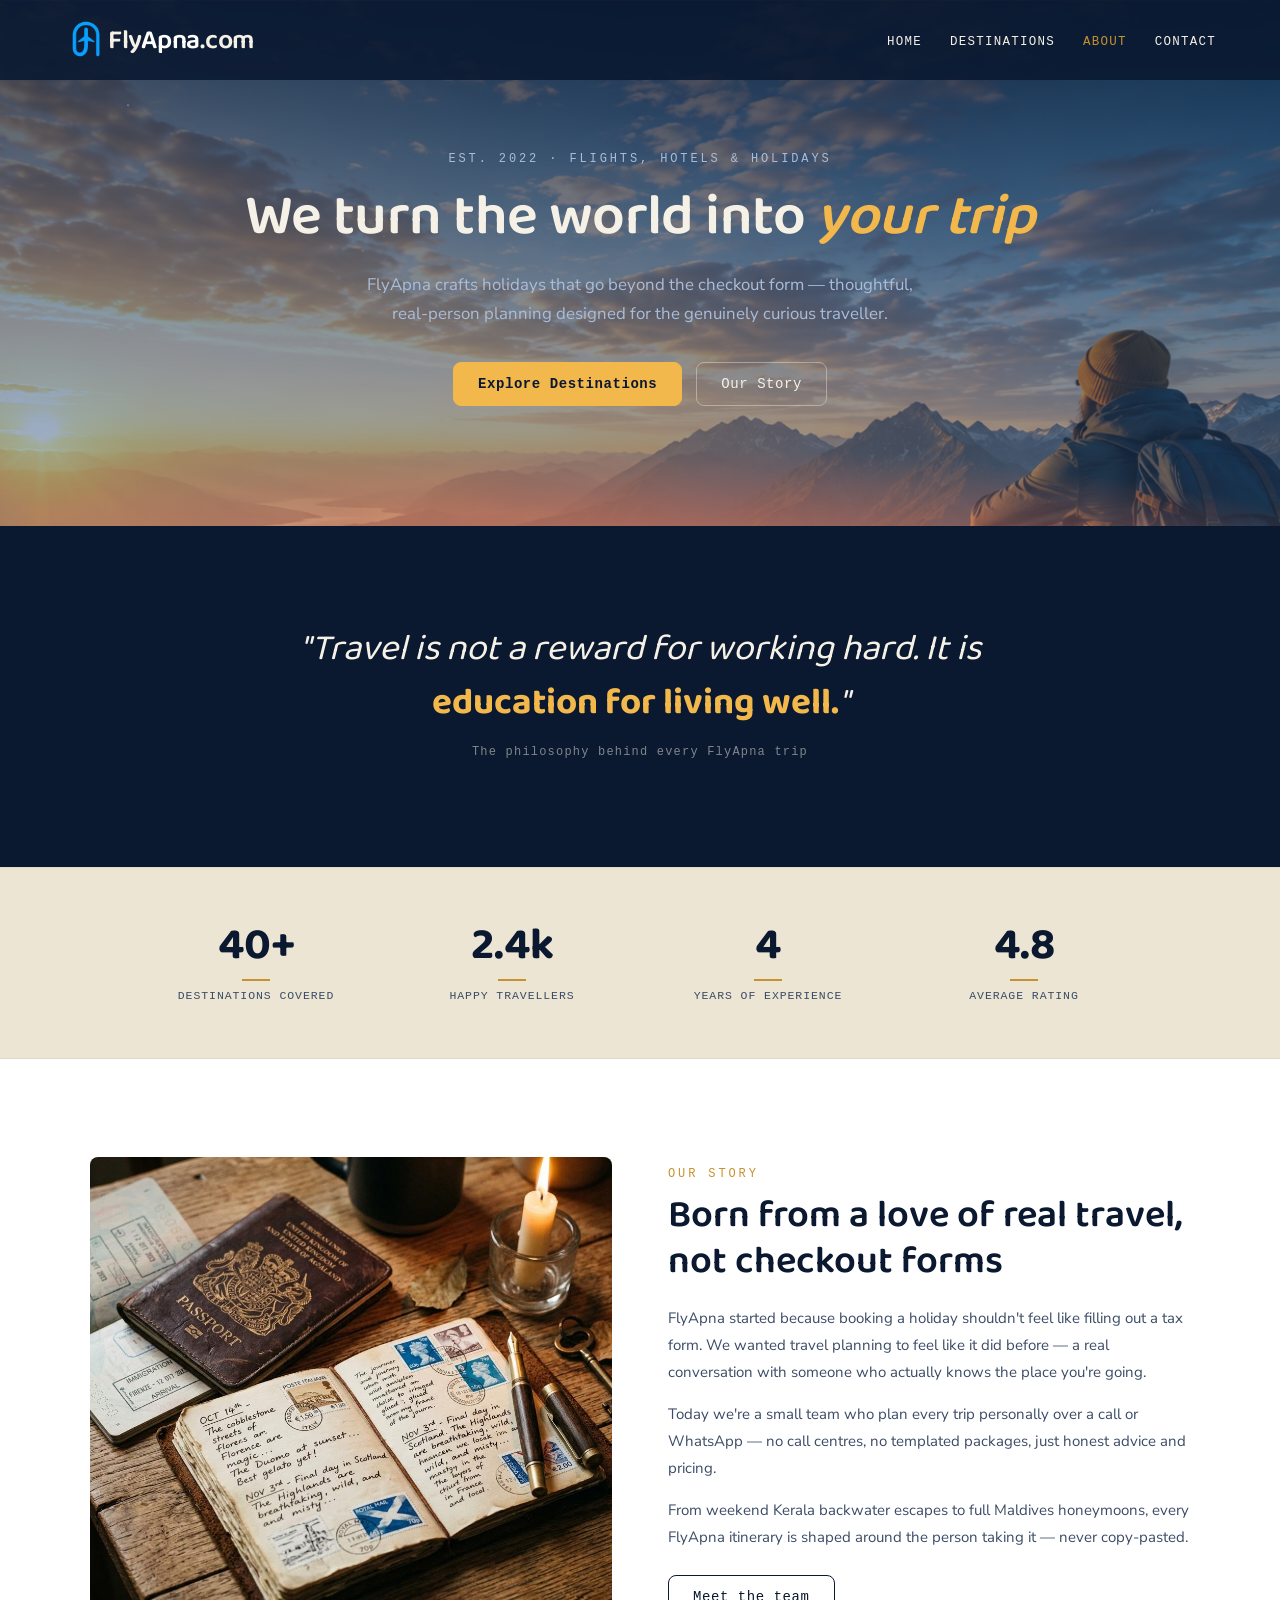
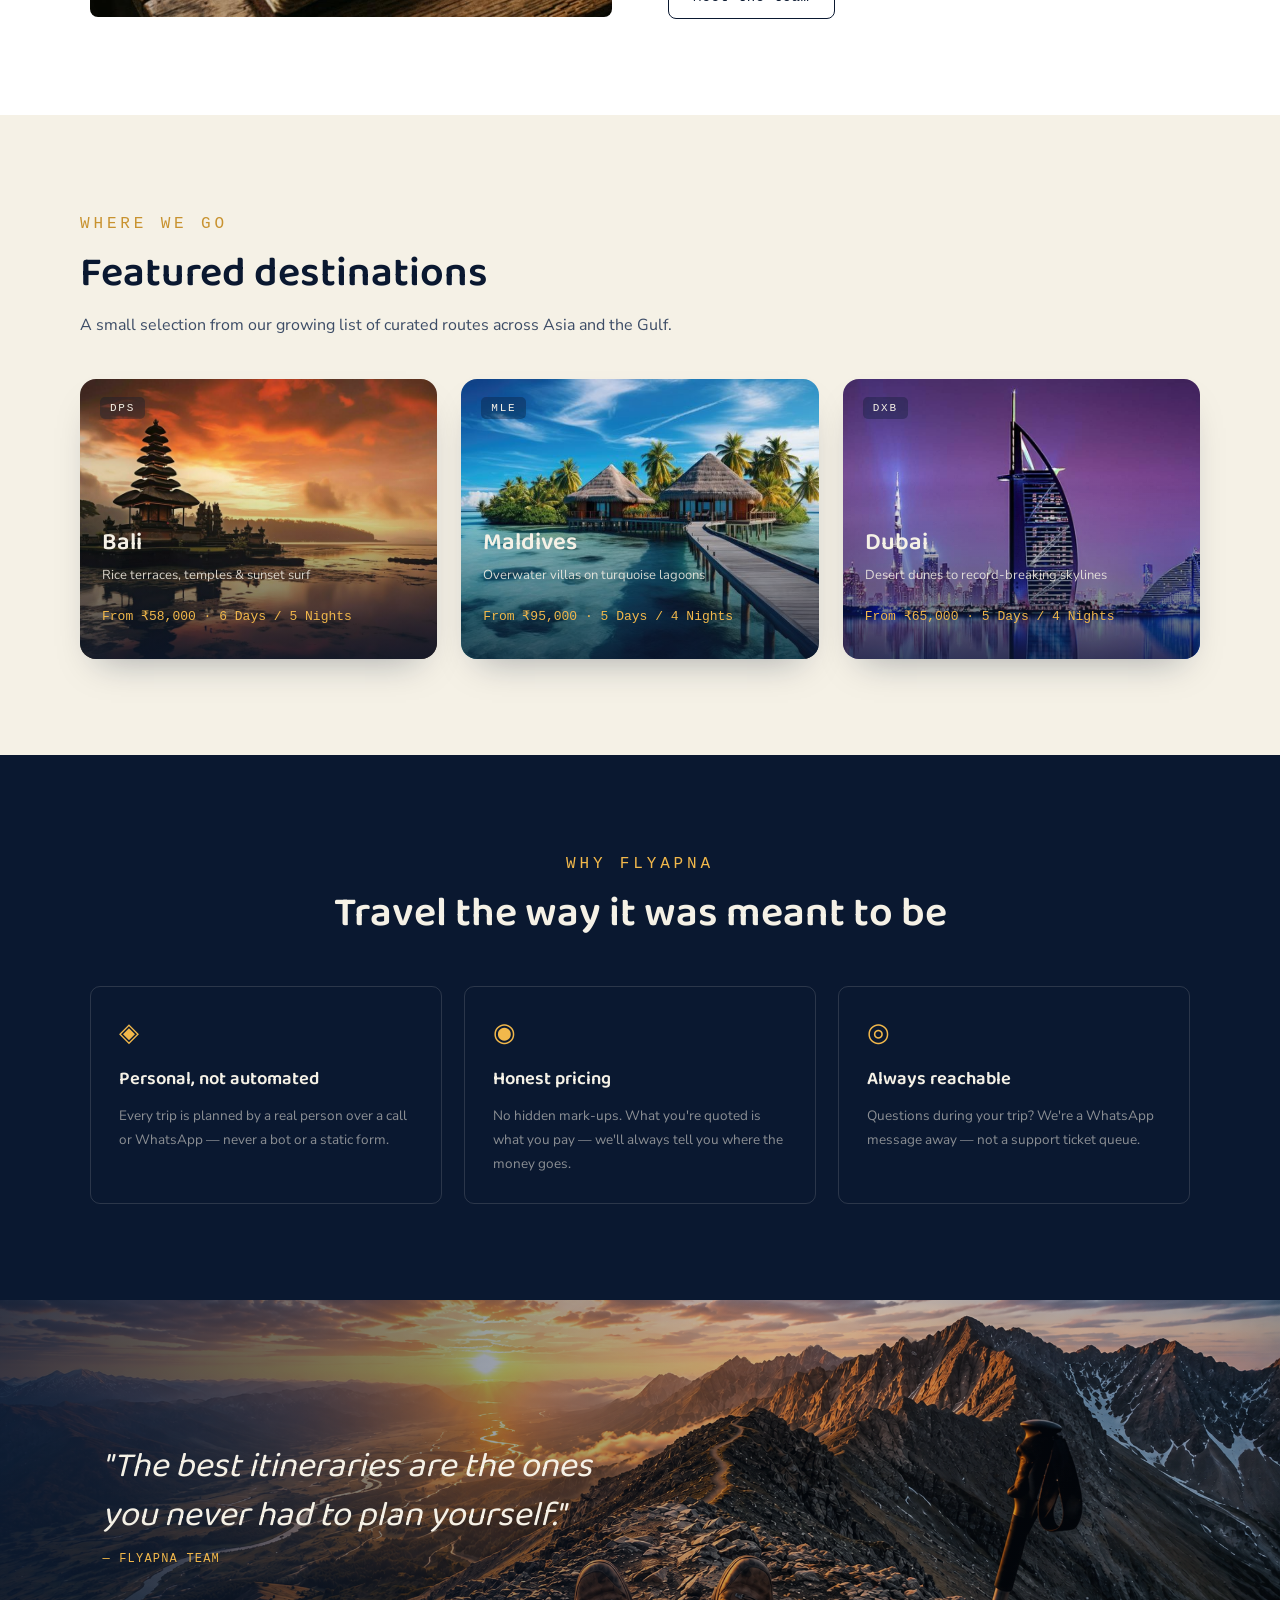
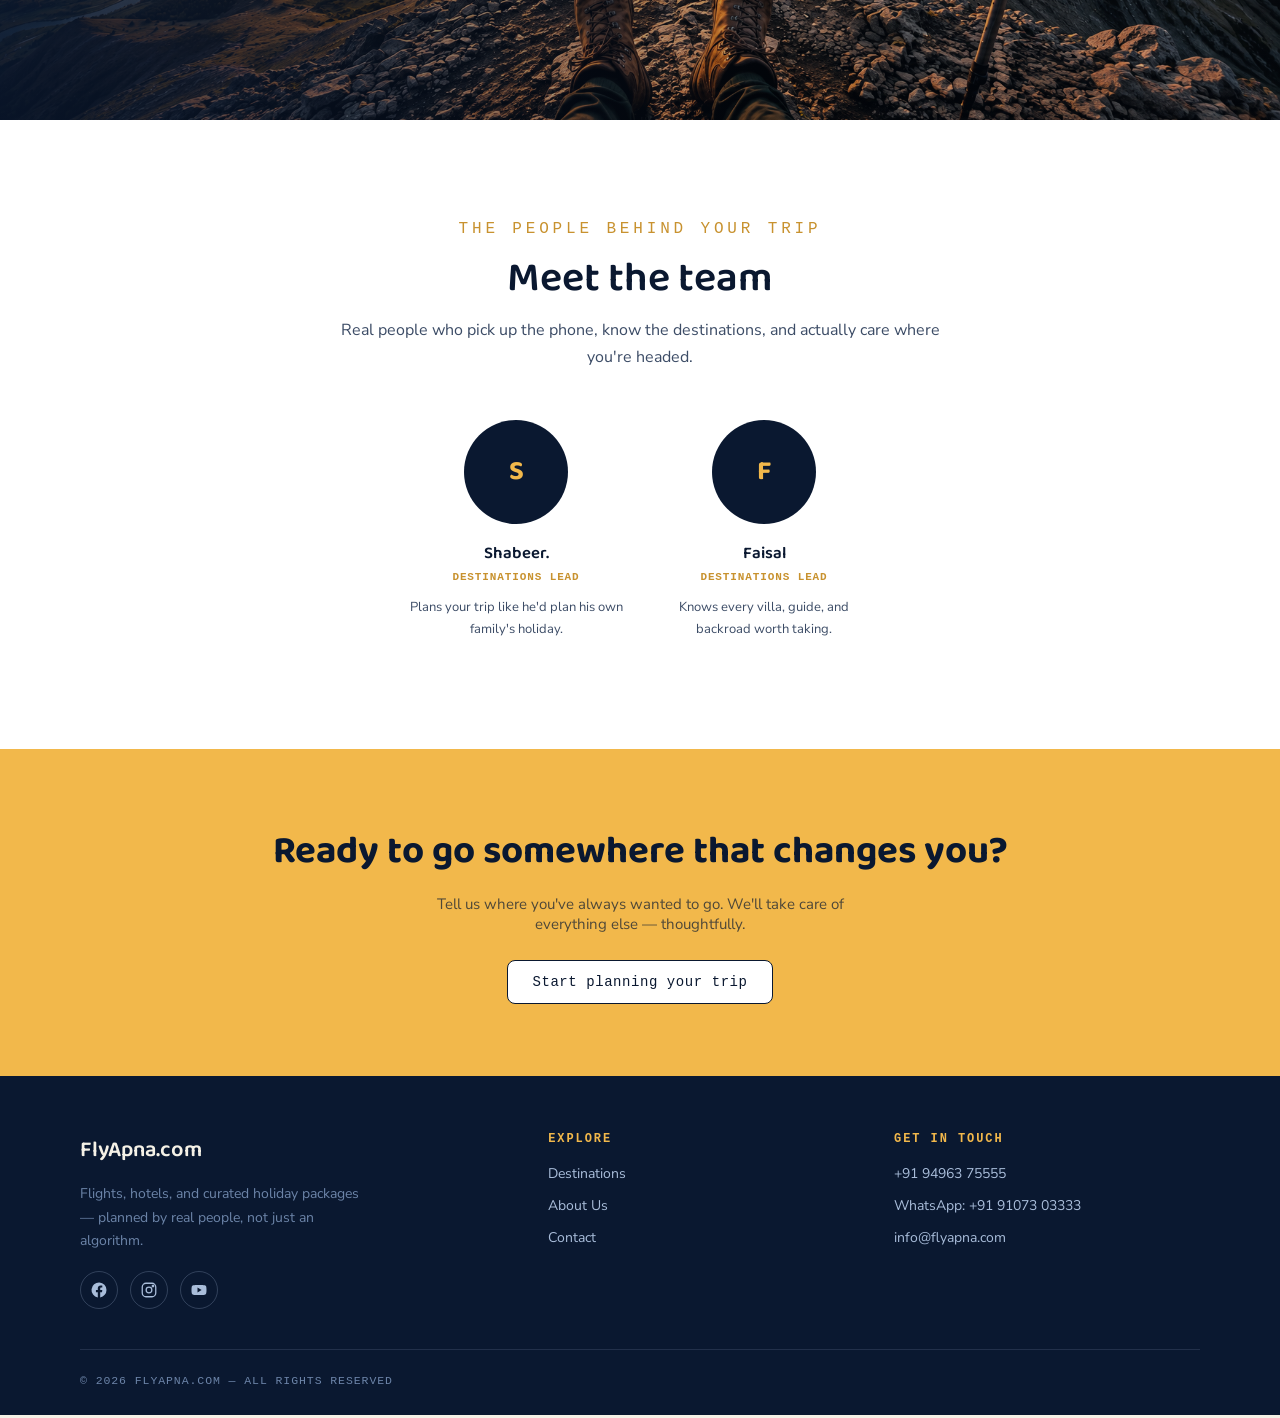
==== about.html @ 89e6b8e0 "font style changed" ====
<!DOCTYPE html>
<html lang="en">
<head>
<meta charset="UTF-8">
<meta name="viewport" content="width=device-width, initial-scale=1.0">
<title>About — FlyApna.com</title>
<link rel="preconnect" href="https://fonts.googleapis.com">
<link rel="preconnect" href="https://fonts.gstatic.com" crossorigin>
<link href="https://fonts.googleapis.com/css2?family=Baloo+2:wght@500;600;700;800&family=Nunito+Sans:wght@400;600;700&display=swap" rel="stylesheet">

<link rel="stylesheet" href="styles.css">
</head>
<body>

<nav class="navbar" style="position:fixed; background:rgba(10,24,48,0.88);">
   <a href="index.html" class="nav-brand">
    <img src="logo.png" alt="FlyApna logo" class="nav-logo-img">
    <span class="nav-logo">Fly<span class="accent">Apna</span>.com</span>
  </a>
  <ul class="nav-links">
    <li><a href="index.html">Home</a></li>
    <li><a href="destinations.html">Destinations</a></li>
    <li><a href="about.html" class="active">About</a></li>
    <li><a href="contact.html">Contact</a></li>
  </ul>
  <button class="nav-toggle" aria-label="Toggle menu" aria-expanded="false">
    <svg viewBox="0 0 24 24" fill="none" stroke="currentColor" stroke-width="1.8"><path d="M4 7h16M4 12h16M4 17h16"/></svg>
  </button>
</nav>

<!-- HERO -->
<section class="sky-hero sky-hero--parallax">
  <div class="stars" aria-hidden="true"></div>
  <div class="section" style="padding-top:clamp(96px,14vw,140px); padding-bottom:clamp(72px,10vw,120px); text-align:center;">
    <div class="section-inner" style="max-width:800px;">
      <p class="eyebrow" style="color:var(--mist); margin-bottom:20px;">Est. 2022 · Flights, Hotels & Holidays</p>
      <h1 class="hero-heading">We turn the world into <em style="font-style:italic; color:var(--gold);">your trip</em></h1>
      <p style="font-size:1.05rem; line-height:1.7; color:var(--mist); max-width:560px; margin:0 auto 34px;">FlyApna crafts holidays that go beyond the checkout form — thoughtful, real-person planning designed for the genuinely curious traveller.</p>
      <div class="cta-actions">
        <a href="destinations.html" class="btn btn-gold">Explore Destinations</a>
        <a href="#story" class="btn btn-outline">Our Story</a>
      </div>
    </div>
  </div>
</section>

<!-- INTRO QUOTE -->
<section class="intro-quote">
  <div class="intro-quote__inner">
    <p class="intro-quote__text">"Travel is not a reward for working hard. It is <strong>education for living well.</strong>"</p>
    <p class="intro-quote__caption">The philosophy behind every FlyApna trip</p>
  </div>
</section>

<!-- STATS STRIP -->
<section class="stats-strip">
  <div class="stats-strip__grid">
    <div><div class="stat__number">40+</div><div class="stat__divider"></div><div class="stat__label">Destinations covered</div></div>
    <div><div class="stat__number">2.4k</div><div class="stat__divider"></div><div class="stat__label">Happy travellers</div></div>
    <div><div class="stat__number">4</div><div class="stat__divider"></div><div class="stat__label">Years of experience</div></div>
    <div><div class="stat__number">4.8</div><div class="stat__divider"></div><div class="stat__label">Average rating</div></div>
  </div>
</section>

<!-- OUR STORY -->
<section class="story-split" id="story">
  <div class="story-split__inner">
    <div class="story-split__img-wrap">
      <img src="about-story.jpg" alt="FlyApna's story" class="story-split__img">
      <div class="story-split__img-accent"></div>
    </div>
    <div>
      <p class="eyebrow" style="color:var(--gold-deep);">Our Story</p>
      <h2 class="story-split__title">Born from a love of real travel, not checkout forms</h2>
      <p class="story-split__body">FlyApna started because booking a holiday shouldn't feel like filling out a tax form. We wanted travel planning to feel like it did before — a real conversation with someone who actually knows the place you're going.</p>
      <p class="story-split__body">Today we're a small team who plan every trip personally over a call or WhatsApp — no call centres, no templated packages, just honest advice and pricing.</p>
      <p class="story-split__body">From weekend Kerala backwater escapes to full Maldives honeymoons, every FlyApna itinerary is shaped around the person taking it — never copy-pasted.</p>
      <div style="margin-top:24px;">
        <a href="contact.html" class="btn btn-outline-dark">Meet the team</a>
      </div>
    </div>
  </div>
</section>

<!-- FEATURED DESTINATIONS (reuses your existing dest-card styles) -->
<section class="section" style="background:var(--paper);">
  <div class="section-inner">
    <div class="section-head">
      <p class="eyebrow" style="color:var(--gold-deep);">Where We Go</p>
      <h2>Featured destinations</h2>
      <p>A small selection from our growing list of curated routes across Asia and the Gulf.</p>
    </div>
    <div class="dest-grid">
      <a class="dest-card" href="bali.html" style="background:url('bali-card.jpg') center/cover no-repeat;">
        <span class="code">DPS</span>
        <h3>Bali</h3>
        <p class="tagline">Rice terraces, temples & sunset surf</p>
        <p class="price">From ₹58,000 · 6 Days / 5 Nights</p>
      </a>
      <a class="dest-card grad-maldives" href="maldives.html" style="background:url('maldives-card.jpeg') center/cover no-repeat;">
        <span class="code">MLE</span>
        <h3>Maldives</h3>
        <p class="tagline">Overwater villas on turquoise lagoons</p>
        <p class="price">From ₹95,000 · 5 Days / 4 Nights</p>
      </a>
      <a class="dest-card grad-dubai" href="dubai.html" style="background:url('dubai-card.jpg') center/cover no-repeat;">
        <span class="code">DXB</span>
        <h3>Dubai</h3>
        <p class="tagline">Desert dunes to record-breaking skylines</p>
        <p class="price">From ₹65,000 · 5 Days / 4 Nights</p>
      </a>
    </div>
  </div>
</section>

<!-- VALUES -->
<section class="values-band">
  <div class="values-band__inner">
    <div class="section-head center">
      <p class="eyebrow" style="color:var(--gold);">Why FlyApna</p>
      <h2 style="color:var(--paper);">Travel the way it was meant to be</h2>
    </div>
    <div class="value-grid">
      <div class="value-card2">
        <div class="value-card2__icon">◈</div>
        <h3 class="value-card2__title">Personal, not automated</h3>
        <p class="value-card2__text">Every trip is planned by a real person over a call or WhatsApp — never a bot or a static form.</p>
      </div>
      <div class="value-card2">
        <div class="value-card2__icon">◉</div>
        <h3 class="value-card2__title">Honest pricing</h3>
        <p class="value-card2__text">No hidden mark-ups. What you're quoted is what you pay — we'll always tell you where the money goes.</p>
      </div>
      <div class="value-card2">
        <div class="value-card2__icon">◎</div>
        <h3 class="value-card2__title">Always reachable</h3>
        <p class="value-card2__text">Questions during your trip? We're a WhatsApp message away — not a support ticket queue.</p>
      </div>
    </div>
  </div>
</section>

<!-- IMAGE BAND WITH QUOTE -->
<div class="image-band">
  <img src="about-band.png" alt="Travellers on a scenic trail" class="image-band__img">
  <div class="image-band__overlay">
    <div class="image-band__text">
      <p class="image-band__quote">"The best itineraries are the ones you never had to plan yourself."</p>
      <p class="image-band__attr">— FlyApna Team</p>
    </div>
  </div>
</div>

<!-- TEAM -->
<section class="team-section">
  <div class="section-head center">
    <p class="eyebrow" style="color:var(--gold-deep);">The People Behind Your Trip</p>
    <h2>Meet the team</h2>
    <p>Real people who pick up the phone, know the destinations, and actually care where you're headed.</p>
  </div>
  <div class="team-grid">
    <div>
      <div class="team-card2__initial">S</div>
      <h3 class="team-card2__name">Shabeer.</h3>
      <p class="team-card2__role">Destinations Lead</p>
      <p class="team-card2__bio">Plans your trip like he'd plan his own family's holiday.</p>
    </div>
    <div>
      <div class="team-card2__initial">F</div>
      <h3 class="team-card2__name">Faisal</h3>
      <p class="team-card2__role">Destinations Lead</p>
      <p class="team-card2__bio">Knows every villa, guide, and backroad worth taking.</p>
    </div>
  </div>
</section>

<!-- CTA -->
<section class="cta-gold">
  <h2 class="cta-gold__title">Ready to go somewhere that changes you?</h2>
  <p class="cta-gold__sub">Tell us where you've always wanted to go. We'll take care of everything else — thoughtfully.</p>
  <a href="https://wa.me/919107303333?text=Hi!%20I'd%20like%20to%20plan%20a%20trip%20with%20FlyApna." class="btn btn-outline-dark" style="background:#fff;">Start planning your trip</a>
</section>

<footer class="site-footer">
  <div class="footer-grid">
    <div>
      <p class="footer-brand">FlyApna.com</p>
      <p class="footer-tagline">Flights, hotels, and curated holiday packages — planned by real people, not just an algorithm.</p>
      <div class="footer-social">
        <a href="https://facebook.com/flyapna" target="_blank" rel="noopener" aria-label="Facebook">
          <svg viewBox="0 0 24 24" fill="currentColor"><path d="M22 12a10 10 0 1 0-11.6 9.9v-7H7.9V12h2.5V9.8c0-2.5 1.5-3.9 3.8-3.9 1.1 0 2.2.2 2.2.2v2.4h-1.2c-1.2 0-1.6.8-1.6 1.6V12h2.8l-.4 2.9h-2.4v7A10 10 0 0 0 22 12z"/></svg>
        </a>
        <a href="https://instagram.com/flyapna" target="_blank" rel="noopener" aria-label="Instagram">
          <svg viewBox="0 0 24 24" fill="none" stroke="currentColor" stroke-width="1.7"><rect x="3" y="3" width="18" height="18" rx="5"/><circle cx="12" cy="12" r="3.8"/><circle cx="17.3" cy="6.7" r="1"/></svg>
        </a>
        <a href="https://youtube.com/@flyapna" target="_blank" rel="noopener" aria-label="YouTube">
          <svg viewBox="0 0 24 24" fill="currentColor"><path d="M22 12c0-2.5-.2-4-.6-4.9-.3-.6-.8-1.1-1.4-1.4C18.9 5.2 12 5.2 12 5.2s-6.9 0-8 .5c-.6.3-1.1.8-1.4 1.4C2.2 8 2 9.5 2 12s.2 4 .6 4.9c.3.6.8 1.1 1.4 1.4 1.1.5 8 .5 8 .5s6.9 0 8-.5c.6-.3 1.1-.8 1.4-1.4.4-.9.6-2.4.6-4.9zM10 15.2V8.8l5.5 3.2-5.5 3.2z"/></svg>
        </a>
      </div>
    </div>
    <div class="footer-col">
      <h4>Explore</h4>
      <ul>
        <li><a href="destinations.html">Destinations</a></li>
        <li><a href="about.html">About Us</a></li>
        <li><a href="contact.html">Contact</a></li>
      </ul>
    </div>
    <div class="footer-col">
      <h4>Get in touch</h4>
      <ul>
        <li><a href="tel:+919496375555">+91 94963 75555</a></li>
        <li><a href="https://wa.me/919107303333?text=Hi!%20I'd%20like%20to%20know%20more%20about%20FlyApna%20holiday%20packages.">WhatsApp: +91 91073 03333</a></li>
        <li><a href="mailto:info@flyapna.com">info@flyapna.com</a></li>
      </ul>
    </div>
  </div>
  <div class="footer-bottom">© 2026 FlyApna.com — All rights reserved</div>
</footer>
<script src="main.js"></script>
</body>
</html>
---- styles.css ----
/* ===== FlyApna design system — departures-board identity ===== */

:root{
  --sky-deep:#0a1830;
  --sky-mid:#1c3d68;
  --sky-low:#3a5f8f;
  --horizon:#ff7a55;
  --horizon-soft:#ffb98a;
  --gold:#f2b84b;
  --gold-deep:#c8922f;
  --paper:#f5f1e6;
  --paper-dim:#ece5d3;
  --ink:#0a1830;
  --ink-soft:#3c4c66;
  --mist:#a9bdda;
  --mist-dim:#6c84a8;
  --line:#e2dac4;
}

*{box-sizing:border-box;}
html{scroll-behavior:smooth;}
body{
  margin:0;
  background:var(--paper);
  color:var(--ink);
  font-family:'Nunito Sans', -apple-system, sans-serif;
  overflow-x:hidden;
}
img{max-width:100%; display:block;}
a{color:inherit;}
:focus-visible{outline:2px solid var(--gold); outline-offset:2px;}

.eyebrow{
  font-family:'IBM Plex Mono', monospace;
  font-size:12px;
  letter-spacing:0.24em;
  text-transform:uppercase;
}

/* ---------- Navbar ---------- */
.navbar{
  position:absolute; 
  top:0; left: 0; right: 0;
   z-index:50;
  display:flex; align-items:center; justify-content:space-between;
  padding:18px clamp(20px,5vw,64px);
  background:transparent;
  border-bottom:none;
}
.nav-brand{
  display:flex;
  align-items:center;
  gap:0px;
  text-decoration:none;
}

.nav-logo-img{
  height:44px;      /* ← control the logo's size here */
  width:auto;
  display:block;
}

.nav-logo{
  font-family:'Baloo 2', sans-serif;
  font-weight:600;
  font-size:27px;    /* ← control the text's size here, independently */
  color:var(--paper);
  letter-spacing:-0.01em;
}

.nav-logo .accent{
  color: white

;  /* just the "Apna" part */
}
.nav-logo span{ color:var(--gold-deep); }
.nav-links{
  display:flex; align-items:center; gap:28px;
  list-style:none; margin:0; padding:0;
}
.nav-links a{
  font-family:'IBM Plex Mono', monospace;
  font-size:12.5px;
  letter-spacing:0.1em;
  text-transform:uppercase;
  text-decoration:none;
  color:var(--paper);
  transition:color 0.2s ease;
}
.nav-links a:hover, .nav-links a.active{ color:var(--gold-deep); }
.nav-cta{
  font-family:'IBM Plex Mono', monospace;
  font-size:12.5px;
  letter-spacing:0.06em;
  text-decoration:none;
  color:var(--ink);
  background:transparent;
  border:1.5px solid var(--gold-deep);
  padding:9px 16px;
  border-radius:7px;
  white-space:nowrap;
  transition:background 0.2s ease, color 0.2s ease;
}
.nav-cta:hover{ background:var(--gold-deep); color:var(--paper); }
.nav-toggle{ display:none; }

@media (max-width:820px){
  .nav-links{
    position:fixed; inset:64px 0 0 0;
    background:var(--paper);
    flex-direction:column; align-items:stretch;
    padding:32px 28px;
    gap:4px;
    transform:translateX(100%);
    transition:transform 0.3s cubic-bezier(.16,.84,.44,1);
    overflow-y:auto;
  }
  .nav-links.open{ transform:translateX(0); }

  .nav-links a{
    color:var(--ink);
    font-size:15px;
    letter-spacing:0.08em;
    padding:16px 4px;
    border-bottom:1px solid var(--line);
    display:flex;
    align-items:center;
    justify-content:space-between;
    transition:color 0.2s ease, padding-left 0.2s ease;
  }
  .nav-links a::after{
    content:"→";
    opacity:0;
    transform:translateX(-6px);
    transition:opacity 0.2s ease, transform 0.2s ease;
    color:var(--gold-deep);
  }
  .nav-links a:hover,
  .nav-links a.active{
    color:var(--gold-deep);
    padding-left:8px;
  }
  .nav-links a:hover::after,
  .nav-links a.active::after{
    opacity:1;
    transform:translateX(0);
  }
  .nav-links a:last-child{ border-bottom:none; }

  .nav-toggle{
    display:block; background:none; border:none; cursor:pointer;
    padding:6px; color:var(--paper);
  }
  
  .nav-toggle svg{ width:24px; height:24px; }
}
/* ---------- Dusk-sky hero (shared by homepage + destination pages) ---------- */
.sky-hero{
  position:relative;
  background:
    radial-gradient(ellipse 120% 60% at 50% 118%, var(--horizon) 0%, rgba(255,122,85,0) 55%),
    linear-gradient(180deg, var(--sky-deep) 0%, var(--sky-mid) 55%, var(--sky-low) 100%);
  color:var(--paper);
  overflow:hidden;
}
.sky-hero .stars{
  position:absolute; inset:0; pointer-events:none; opacity:0.8;
  background-image:
    radial-gradient(1.5px 1.5px at 10% 20%, rgba(255,255,255,0.5), transparent),
    radial-gradient(1.5px 1.5px at 80% 10%, rgba(255,255,255,0.4), transparent),
    radial-gradient(1px 1px at 60% 30%, rgba(255,255,255,0.5), transparent),
    radial-gradient(1px 1px at 30% 45%, rgba(255,255,255,0.35), transparent),
    radial-gradient(1.5px 1.5px at 90% 40%, rgba(255,255,255,0.3), transparent);
}

/* Taller hero on desktop only — mobile keeps its original content-based height */
@media (min-width:821px){
  .sky-hero--home{
    min-height:82vh;
  }
}

@media (min-width:601px){
  .sky-hero--home{
    display:flex;
    flex-direction:column;
  }
  .sky-hero--home .section{
    margin-top:auto;
  }
}

/* ---------- Buttons ---------- */
.btn{
  display:inline-flex; align-items:center; gap:8px;
  font-family:'IBM Plex Mono', monospace;
  font-size:14px; letter-spacing:0.04em;
  text-decoration:none;
  padding:13px 24px;
  border-radius:8px;
  transition:transform 0.2s ease, background 0.2s ease, border-color 0.2s ease;
}
.btn-gold{
  background:var(--gold);
  color:var(--sky-deep);
  border:1px solid var(--gold);
  font-weight:600;
}
.btn-gold:hover{ transform:translateY(-1px); background:var(--gold-deep); }
.btn-outline{
  background:transparent;
  color:var(--paper);
  border:1.5px solid rgba(245,241,230,0.4);
}
.btn-outline:hover{ border-color:var(--gold); color:var(--gold); }
.btn-outline-dark{
  background:transparent;
  color:var(--ink);
  border:1.5px solid var(--ink);
}
.btn-outline-dark:hover{ background:var(--ink); color:var(--paper); }

/* ---------- Section rhythm ---------- */
.section{ padding:clamp(75px,8vw,96px) clamp(20px,5vw,64px); }
.section-inner{ max-width:1120px; margin:0 auto; }
.section-head{ max-width:640px; margin:0 0 40px; }
.section-head.center{ margin:0 auto 48px; text-align:center; }
.section-head .eyebrow{ color:var(--gold-deep); margin:0 0 12px; }
.section-head h2{
  font-family:'Baloo 2', sans-serif;
  font-weight:600;
  font-size:clamp(1.8rem,4vw,2.6rem);
  line-height:1.15;
  margin:0 0 14px;
  color:var(--ink);
}
.section-head p{
  font-size:1rem; line-height:1.7; color:var(--ink-soft);
  margin:0;
}

.curve-top{
  
  border-radius:48px 48px 0 0;
  position:relative;
  margin-top:-104px;
  padding-top:calc(32px + 40px);
}
.curve-top::before{
  content:"";
  position:absolute;
  top:10px; left:10px; right:10px;
  bottom:0;
  border-radius:38px 38px 0 0;
  border:2px dashed rgba(242,184,75,0.45);
  border-bottom:none;
  pointer-events:none;
}

.curve-plane-path{
  position:absolute;
  top:0; left:0;
  width:100%;
  height:130px;
  pointer-events:none;
  z-index:2;
  overflow:visible;
}

/* ---------- Footer ---------- */
footer.site-footer{
  background:var(--sky-deep);
  color:var(--mist);
  padding:56px clamp(20px,5vw,64px) 28px;
}
.footer-grid{
  max-width:1120px; margin:0 auto;
  display:grid; grid-template-columns:1.4fr 1fr 1fr; gap:40px;
}
.footer-brand{
  font-family:'Baloo 2', sans-serif; font-weight:600; font-size:22px;
  color:var(--paper); margin:0 0 12px;
}
.footer-tagline{ font-size:14px; line-height:1.7; color:var(--mist-dim); max-width:280px; }
.footer-col h4{
  font-family:'IBM Plex Mono', monospace; font-size:12px; letter-spacing:0.16em;
  text-transform:uppercase; color:var(--gold); margin:0 0 16px;
}
.footer-col ul{ list-style:none; margin:0; padding:0; display:flex; flex-direction:column; gap:10px; }
.footer-col a{ text-decoration:none; color:var(--mist); font-size:14px; }
.footer-col a:hover{ color:var(--paper); }
.footer-bottom{
  max-width:1120px; margin:40px auto 0; padding-top:24px;
  border-top:1px solid rgba(169,189,218,0.15);
  font-family:'IBM Plex Mono', monospace; font-size:11.5px; letter-spacing:0.08em;
  color:var(--mist-dim); text-transform:uppercase;
}
@media (max-width:720px){
  .footer-grid{ grid-template-columns:1fr; gap:32px; }
}

/* ---------- Cards: destination grid ---------- */
.dest-grid{
  display:grid; grid-template-columns:repeat(3,1fr); gap:24px;
}
@media (max-width:920px){ .dest-grid{ grid-template-columns:repeat(2,1fr); } }
@media (max-width:600px){ .dest-grid{ grid-template-columns:1fr; } }

.dest-card{
  position:relative;
  border-radius:16px;
  overflow:hidden;
  text-decoration:none;
  color:var(--paper);
  min-height:280px;
  display:flex; flex-direction:column; justify-content:flex-end;
  padding:22px;
  box-shadow:0 18px 36px -18px rgba(10,24,48,0.35);
  transition:transform 0.25s ease, box-shadow 0.25s ease;
}
.dest-card:hover{ transform:translateY(-4px); box-shadow:0 24px 44px -16px rgba(10,24,48,0.45); }
.dest-card .code{
  position:absolute; top:18px; left:20px;
  font-family:'IBM Plex Mono', monospace; font-size:11px; letter-spacing:0.16em;
  background:rgba(10,24,48,0.35);
  padding:5px 10px; border-radius:5px;
}
.dest-card .icon{ position:absolute; top:16px; right:18px; width:34px; height:34px; opacity:0.85; }
.dest-card h3{ font-family:'Baloo 2', sans-serif; font-weight:600; font-size:1.5rem; margin:0 0 4px; }
.dest-card .tagline{ font-size:13px; opacity:0.85; margin:0 0 10px; line-height:1.5; }
.dest-card .price{ font-family:'IBM Plex Mono', monospace; font-size:13px; color:var(--gold); }
.dest-card::before{
  content:""; position:absolute; inset:0;
  background:linear-gradient(180deg, rgba(10,24,48,0) 35%, rgba(10,24,48,0.75) 100%);
}
.dest-card > *{ position:relative; z-index:1; }

/* Gradient themes per destination */
.grad-bali{ background:linear-gradient(135deg, #ff8a65, #1c3d68); }
.grad-maldives{ background:linear-gradient(135deg, #1c3d68, #17b6a7); }
.grad-dubai{ background:linear-gradient(135deg, #c8922f, #0a1830); }
.grad-thailand{ background:linear-gradient(135deg, #1c7a5c, #f2b84b); }
.grad-kerala{ background:linear-gradient(135deg, #0f5c4a, #1c3d68); }
.grad-goa{ background:linear-gradient(135deg, #ff6f59, #3a1c68); }

/* ---------- Who's travelling selector ---------- */
.persona-grid{
  display:grid; grid-template-columns:repeat(4,1fr); gap:16px;
}
@media (max-width:820px){ .persona-grid{ grid-template-columns:repeat(2,1fr); } }
.persona-card{
  display:flex; flex-direction:column; align-items:center; gap:10px;
  text-align:center;
  padding:26px 16px;
  border-radius:14px;
  border:1px solid rgba(245,241,230,0.18);
  background:rgba(245,241,230,0.04);
  text-decoration:none;
  color:var(--paper);
  transition:background 0.2s ease, border-color 0.2s ease, transform 0.2s ease;
}
.persona-card:hover{ background:rgba(242,184,75,0.1); border-color:var(--gold); transform:translateY(-2px); }
.persona-card .icon{ width:36px; height:36px; color:var(--gold); }
.persona-card .label{ font-family:'Baloo 2', sans-serif; font-size:1.05rem; font-weight:600; }
.persona-card .sub{ font-family:'IBM Plex Mono', monospace; font-size:11px; letter-spacing:0.08em; color:var(--mist); text-transform:uppercase; }

/* ---------- Trust section ---------- */
.trust-badge{
  display:inline-flex; align-items:center; gap:10px;
  background:var(--paper-dim);
  border:1px solid var(--line);
  padding:10px 18px;
  border-radius:10px;
  font-family:'IBM Plex Mono', monospace;
  font-size:13px;
  margin-bottom:28px;
}
.trust-badge .stars{ color:var(--gold-deep); letter-spacing:2px; }
.testimonial-grid{
  display:grid; grid-template-columns:repeat(3,1fr); gap:22px;
}
@media (max-width:920px){ .testimonial-grid{ grid-template-columns:1fr; } }
.testimonial{
  background:#fff;
  border:1px solid var(--line);
  border-radius:14px;
  padding:26px;
}
.testimonial .stars{ color:var(--gold-deep); font-size:14px; margin-bottom:12px; letter-spacing:2px; }
.testimonial p{ font-size:14.5px; line-height:1.7; color:var(--ink-soft); font-style:italic; margin:0 0 16px; }
.testimonial .who{ font-family:'IBM Plex Mono', monospace; font-size:12px; color:var(--ink); letter-spacing:0.04em; }

/* ---------- Recently booked feed ---------- */
.feed{
  background:var(--paper-dim);
  border:1px solid var(--line);
  border-radius:16px;
  padding:8px;
}
.feed-row{
  display:flex; align-items:center; justify-content:space-between;
  padding:16px 18px;
  border-bottom:1px solid var(--line);
  font-family:'IBM Plex Mono', monospace;
  font-size:13px;
}
.feed-row:last-child{ border-bottom:none; }
.feed-left{ display:flex; align-items:center; gap:12px; }
.feed-dot{ width:8px; height:8px; border-radius:50%; background:#3fae6a; flex:none; }
.feed-name{ color:var(--ink); font-weight:600; }
.feed-dest{ color:var(--ink-soft); }
.feed-time{ color:var(--mist-dim); }

/* ---------- Generic content blocks (About/Contact/Destination detail) ---------- */
.two-col{
  display:grid; grid-template-columns:1.1fr 0.9fr; gap:56px; align-items:start;
}
@media (max-width:880px){ .two-col{ grid-template-columns:1fr; } }

.info-card{
  background:#fff; border:1px solid var(--line); border-radius:14px; padding:28px;
}
.info-card h4{
  display:flex;
  align-items:center;
  gap:10px;
  font-family:'Baloo 2', sans-serif;
  font-size:1.1rem;
  margin:0 0 6px;
  color:var(--ink);
}
.info-card h4 svg{
  width:22px;
  height:22px;
  flex:none;
  color:var(--gold-deep);
}
.info-card p{ font-size:14px; color:var(--ink-soft); line-height:1.7; margin:0; }

.itinerary-day{
  display:grid; grid-template-columns:64px 1fr; gap:18px;
  padding:18px 0;
  border-bottom:1px solid var(--line);
}
.itinerary-day:last-child{ border-bottom:none; }
.itinerary-day .num{
  font-family:'IBM Plex Mono', monospace; font-size:12px; color:var(--gold-deep);
  letter-spacing:0.08em;
}
.itinerary-day h5{ font-family:'Baloo 2', sans-serif; font-size:1.05rem; margin:0 0 6px; color:var(--ink); }
.itinerary-day p{ font-size:14px; color:var(--ink-soft); line-height:1.7; margin:0; }

.highlight-list{ list-style:none; margin:0; padding:0; display:flex; flex-direction:column; gap:14px; }
.highlight-list li{ display:flex; gap:12px; font-size:15px; color:var(--ink-soft); line-height:1.6; }
.highlight-list li svg{ flex:none; width:20px; height:20px; color:var(--gold-deep); margin-top:2px; }

.gallery-grid{ display:grid; grid-template-columns:repeat(3,1fr); gap:12px; }
@media (max-width:700px){ .gallery-grid{ grid-template-columns:repeat(2,1fr); } }
.gallery-tile{
  aspect-ratio:4/3; border-radius:10px;
  display:flex; align-items:center; justify-content:center;
  color:rgba(245,241,230,0.5);
  font-family:'IBM Plex Mono', monospace; font-size:11px; letter-spacing:0.08em; text-transform:uppercase;
}

/* ---------- Forms ---------- */
.form-field{ margin-bottom:18px; }
.form-field label{
  display:block; font-family:'IBM Plex Mono', monospace; font-size:12px;
  letter-spacing:0.08em; text-transform:uppercase; color:var(--ink-soft); margin-bottom:8px;
}
.form-field input, .form-field select, .form-field textarea{
  width:100%; padding:13px 14px; border-radius:8px;
  border:1px solid var(--line); background:#fff; color:var(--ink);
  font-family:'Nunito Sans', sans-serif; font-size:14.5px;
}
.form-field textarea{ min-height:110px; resize:vertical; }
.form-field input:focus, .form-field select:focus, .form-field textarea:focus{
  outline:2px solid var(--gold); outline-offset:1px; border-color:var(--gold);
}

/* ---------- CTA band ---------- */
.cta-band{
  border-radius:20px;
  padding:clamp(32px,6vw,56px);
  text-align:center;
}
.cta-band h2{
  font-family:'Baloo 2', sans-serif; font-weight:600; font-size:clamp(1.6rem,3.6vw,2.2rem);
  margin:0 0 14px; color:var(--paper);
}
.cta-band p{ color:var(--mist); margin:0 0 26px; font-size:15px; }
.cta-actions{ display:flex; gap:14px; justify-content:center; flex-wrap:wrap; }

/* ---------- Split-flap headline ---------- */
[data-flap]{ display:inline; }
.flap-word{ display:inline-block; white-space:nowrap; }
.flap-char{ display:inline-block; min-width:0.28em; transform-origin:center 55%; }
@media (prefers-reduced-motion: no-preference){
  .flap-char.flapping{ animation:flap 0.09s ease-in-out; }
  @keyframes flap{
    0%{ transform:scaleY(1); }
    45%{ transform:scaleY(0.35); }
    100%{ transform:scaleY(1); }
  }
}
.hero-heading{
  font-family:'Baloo 2', sans-serif;
  font-optical-sizing:auto;
  font-weight:600;
  font-size:clamp(2rem, 5.6vw, 3.6rem);
  line-height:1.1;
  margin:0 0 22px;
  letter-spacing:-0.01em;
}

.sound-toggle{
  position:absolute;
  bottom: 52px;
  right:20px;
  z-index:2;
  width:42px; height:42px;
  border-radius:50%;
  background:rgba(10,24,48,0.55);
  border:1px solid rgba(245,241,230,0.3);
  color:var(--paper);
  display:flex; align-items:center; justify-content:center;
  cursor:pointer;
  backdrop-filter:blur(4px);
}
.sound-toggle svg{ width:18px; height:18px; }
.sound-toggle:hover{ background:rgba(10,24,48,0.75); }

.hero-video{
  position:absolute;
  inset:0;
  width:100%;
  height:100%;
  object-fit:cover;
  z-index:0;
}

/* ---------- Quote request modal ---------- */
.wa-modal-overlay{
  position:fixed; inset:0; z-index:200;
  background:rgba(10,24,48,0.6);
  display:flex; align-items:center; justify-content:center;
  padding:20px;
}
.wa-modal-overlay[hidden]{ display:none; }
.wa-modal{
  background:var(--paper);
  border-radius:16px;
  padding:32px;
  max-width:380px; width:100%;
  box-shadow:0 30px 60px -20px rgba(5,12,26,0.5);
}
.wa-modal h3{
  font-family:'Baloo 2', sans-serif; font-size:1.3rem; margin:0 0 6px; color:var(--ink);
}
.wa-modal p.sub{ font-size:13.5px; color:var(--ink-soft); margin:0 0 20px; }
.wa-modal .form-field{ margin-bottom:16px; }
.wa-modal-actions{ display:flex; gap:10px; margin-top:6px; }
.wa-modal-actions .btn{ flex:1; justify-content:center; border:none; cursor:pointer; }
.wa-modal-close{
  background:none; border:none; color:var(--ink-soft);
  font-size:13px; cursor:pointer; text-decoration:underline;
}

/* ---------- Contact page — icon strip (centered) ---------- */
.contact-cols{ align-items:stretch; }
.contact-side{
  display:flex; flex-direction:column;
  align-items:center;
  text-align:center;
  height:100%;
}
.contact-intro{ font-size:16px; line-height:1.7; color:var(--ink); margin:0 0 32px; max-width:280px; }

.icon-strip{ display:flex; gap:32px; flex-wrap:wrap; justify-content:center; }
.icon-strip-item{
  display:flex; flex-direction:column; align-items:center; text-align:center;
  gap:10px; width:104px;
  text-decoration:none; color:var(--ink);
}
.icon-strip-item .circle{
  width:56px; height:56px; border-radius:50%;
  border:1.6px solid var(--ink);
  display:flex; align-items:center; justify-content:center;
  transition:border-color 0.2s ease, color 0.2s ease, transform 0.2s ease;
}
.icon-strip-item .circle svg{ width:22px; height:22px; }
.icon-strip-item .label{
  font-family:'IBM Plex Mono', monospace; font-size:12px; letter-spacing:0.04em; font-weight:500;
}
.icon-strip-item .sub{ font-size:11.5px; color:var(--ink-soft); line-height:1.5; }
.icon-strip-item:hover .circle{ border-color:var(--gold-deep); color:var(--gold-deep); transform:translateY(-2px); }

.contact-side .btn{ margin-top:auto; }

@media (prefers-reduced-motion: reduce){
  *{ animation-duration:0.001ms !important; animation-iteration-count:1 !important; scroll-behavior:auto !important; }
}
.hero-cta-wrap{
  position:relative;
  z-index:20;
  display:flex;
  justify-content:center;
  margin-top:0;
  margin-bottom:0;
  padding:0 20px;
  
}
.hero-cta-pill{
  display:inline-flex;
  align-items:center;
  justify-content:center;
  background:#fff;
  color:var(--ink);
  font-family:'Nunito Sans', sans-serif;
  font-weight:600;
  font-size:16px;
  text-decoration:none;
  padding:18px 40px;
  border-radius:999px;
  box-shadow:0 0 0 2px var(--gold), 0 20px 40px -12px rgba(10,24,48,0.45);
  transition:transform 0.2s ease, box-shadow 0.2s ease;
  position:relative;
  top:-67px;      /* ← this is now the ONLY thing that moves the button */
}
.hero-cta-pill:hover{
  box-shadow:0 0 0 2px var(--gold-deep), 0 24px 44px -10px rgba(10,24,48,0.5);
}

.hero-lede{
  position:relative;
  font-family:'Baloo 2', sans-serif;
  font-style:italic;
  font-weight:400;
  font-size:clamp(1.15rem, 2.4vw, 1.4rem);
  line-height:1.6;
  color:var(--paper);
  opacity:0.92;
  max-width:560px;
  margin:0 0 30px;
  padding-left:20px;
  border-left:2px solid var(--gold);
  letter-spacing:0.01em;
}

.hero-lede::before{
  content:"";
  position:absolute;
  left:-2px; top:0; bottom:0;
  width:2px;
  background:var(--gold);
}

@media (prefers-reduced-motion: no-preference){
  .hero-lede{
    border-left:2px solid transparent;
    opacity:0;
    transform:translateY(16px);
    animation:ledeFadeUp 0.9s cubic-bezier(.16,.84,.44,1) forwards;
    animation-delay:1.1s;
  }
  .hero-lede::before{
    transform:scaleY(0);
    transform-origin:top;
    animation:ledeBarGrow 0.6s ease-out forwards;
    animation-delay:1.15s;
  }
  @keyframes ledeFadeUp{
    to{ opacity:0.92; transform:translateY(0); }
  }
  @keyframes ledeBarGrow{
    to{ transform:scaleY(1); }
  }
}

@media (min-width:601px){
  .dest-carousel-wrap{ overflow:visible; }
  .dest-carousel-track{
    display:grid;
    grid-template-columns:repeat(3,1fr);
    gap:24px;
    transform:none !important;
  }
  .dest-page{ display:contents; }
  .dest-dots{ display:none; }
}



@media (max-width:600px){
  .dest-carousel-wrap{
    position:relative;
    overflow:hidden;
  }
  .dest-carousel-track{
    display:flex;
    transition:transform 0.75s cubic-bezier(.22,1,.36,1);
    will-change:transform;
  }
  .dest-page{
    flex:0 0 100%;
    display:flex;
    flex-direction:column;
    gap:14px;
    padding:2px;  /* prevents shadow clipping during transition */
  }
  .dest-card{
    transition:opacity 0.5s ease, transform 0.5s ease;
  }
  /* Cards on the page currently sliding in fade+rise slightly for extra polish */
  .dest-page:not(.is-active) .dest-card{
    opacity:0.85;
  }
  .dest-page.is-active .dest-card{
    opacity:1;
  }

  .dest-dots{
    display:flex;
    justify-content:center;
    gap:8px;
    margin-top:18px;
  }
  .dest-dot{
    width:7px; height:7px;
    border-radius:50%;
    background:var(--line);
    cursor:pointer;
    transition:background 0.35s ease, transform 0.35s cubic-bezier(.34,1.56,.64,1), width 0.35s ease;
  }
  .dest-dot.active{
    background:var(--gold-deep);
    width:20px;
    border-radius:4px;
  }
}

/* ---------- Stats strip ---------- */
.stats-strip{
  background:var(--paper-dim);
  border-top:1px solid var(--line);
  border-bottom:1px solid var(--line);
  padding:clamp(40px,6vw,56px) clamp(20px,5vw,64px);
}
.stats-strip__grid{
  max-width:1000px;
  margin:0 auto;
  display:grid;
  grid-template-columns:repeat(4,1fr);
  gap:24px;
  text-align:center;
}
.stat__number{
  font-family:'Baloo 2', sans-serif;
  font-weight:700;
  font-size:clamp(2rem, 4vw, 2.8rem);
  color:var(--ink);
  line-height:1;
}
.stat__divider{
  width:28px; height:2px;
  background:var(--gold-deep);
  margin:10px auto 0;
}
.stat__label{
  margin-top:8px;
  font-family:'IBM Plex Mono', monospace;
  font-size:11.5px;
  letter-spacing:0.08em;
  text-transform:uppercase;
  color:var(--ink-soft);
}
@media (max-width:768px){
  .stats-strip__grid{ grid-template-columns:repeat(2,1fr); gap:28px; }
}

/* ----------------- */

/* ---------- About page: intro quote ---------- */
.intro-quote{
  background:var(--sky-deep);
  color:var(--paper);
  padding:clamp(48px,8vw,96px) clamp(20px,5vw,64px);
  text-align:center;
}
.intro-quote__inner{ max-width:760px; margin:0 auto; }
.intro-quote__text{
  font-family:'Baloo 2', sans-serif;
  font-style:italic;
  font-size:clamp(1.5rem, 3.5vw, 2.3rem);
  line-height:1.45;
  margin:0 0 16px;
}
.intro-quote__text strong{ color:var(--gold); font-style:normal; }
.intro-quote__caption{
  font-family:'IBM Plex Mono', monospace;
  font-size:12px;
  letter-spacing:0.1em;
  color:rgba(245,241,230,0.5);
}

/* ---------- Story section (image + text) ---------- */
.story-split{ padding:clamp(56px,8vw,96px) clamp(20px,5vw,64px); background:#fff; }
.story-split__inner{
  max-width:1100px; margin:0 auto;
  display:grid; grid-template-columns:1fr 1fr; gap:56px; align-items:center;
}
.story-split__img-wrap{ position:relative; }
.story-split__img{
  width:100%; height:460px; object-fit:cover; border-radius:8px;
}
.story-split__img-accent{
  position:absolute; bottom:-20px; right:-20px;
  width:150px; height:150px;
  background:var(--gold); border-radius:8px; z-index:-1;
}
.story-split__title{
  font-family:'Baloo 2', sans-serif; font-weight:600;
  font-size:clamp(1.8rem,3.5vw,2.4rem);
  color:var(--ink); margin:10px 0 20px; line-height:1.2;
}
.story-split__body{ color:var(--ink-soft); font-size:15px; line-height:1.8; margin-bottom:14px; }
@media (max-width:900px){
  .story-split__inner{ grid-template-columns:1fr; gap:36px; }
  .story-split__img-accent{ display:none; }
  .story-split__img{ height:340px; }
}

/* ---------- Values (dark section, bordered cards) ---------- */
.values-band{ background:var(--sky-deep); color:var(--paper); padding:clamp(56px,8vw,96px) clamp(20px,5vw,64px); }
.values-band__inner{ max-width:1100px; margin:0 auto; }
.value-card2{
  padding:28px; border:1px solid rgba(245,241,230,0.14); border-radius:10px;
  transition:border-color 0.25s ease, background 0.25s ease;
}
.value-card2:hover{ border-color:var(--gold); background:rgba(242,184,75,0.06); }
.value-card2__icon{ font-size:1.6rem; color:var(--gold); margin-bottom:14px; }
.value-card2__title{ font-family:'Baloo 2', sans-serif; font-size:1.15rem; font-weight:600; margin:0 0 10px; color:var(--paper); }
.value-card2__text{ font-size:13.5px; color:rgba(245,241,230,0.55); line-height:1.75; margin:0; }
.value-grid{ display:grid; grid-template-columns:repeat(3,1fr); gap:22px; }
@media (max-width:768px){ .value-grid{ grid-template-columns:1fr; } }

/* ---------- Team grid ---------- */
.team-section{ padding:clamp(56px,8vw,96px) clamp(20px,5vw,64px); background:#fff; }
.team-grid{
  display:flex;
  flex-wrap:wrap;
  justify-content:center;
  gap:28px;
  max-width:1100px;
  margin:0 auto;
  text-align:center;
}
.team-grid > div{
  width:220px;
}
.team-card2__initial{
  width:104px; height:104px; border-radius:50%;
  background:var(--sky-deep); color:var(--gold);
  display:flex; align-items:center; justify-content:center;
  font-family:'Baloo 2', sans-serif; font-weight:700; font-size:1.7rem;
  margin:0 auto 16px;
}
.team-card2__name{ font-family:'Baloo 2', sans-serif; font-weight:600; font-size:1.05rem; color:var(--ink); margin:0 0 4px; }
.team-card2__role{ font-family:'IBM Plex Mono', monospace; font-size:11px; letter-spacing:0.08em; text-transform:uppercase; color:var(--gold-deep); font-weight:600; margin:0 0 10px; }
.team-card2__bio{ font-size:13px; color:var(--ink-soft); line-height:1.7; }

/* ---------- Gold CTA band ---------- */
.cta-gold{ background:var(--gold); padding:clamp(48px,7vw,72px) clamp(20px,5vw,64px); text-align:center; }
.cta-gold__title{ font-family:'Baloo 2', sans-serif; font-weight:700; font-size:clamp(1.7rem,3.5vw,2.4rem); color:var(--sky-deep); margin:0 0 12px; }
.cta-gold__sub{ color:rgba(10,24,48,0.7); font-size:15px; max-width:480px; margin:0 auto 26px; }


/* ---------- Destination search bar ---------- */
.dest-search-wrap{
  max-width:640px;
  margin:0 auto 40px;
  padding:0 20px;
}
.dest-search-box{
  display:flex;
  align-items:center;
  gap:12px;
  background:#fff;
  border:1.5px solid var(--line);
  border-radius:999px;
  padding:16px 22px;
  transition:border-color 0.25s ease, box-shadow 0.25s ease;
}
.dest-search-box:focus-within{
  border-color:var(--gold);
  box-shadow:0 0 0 4px rgba(242,184,75,0.18);
}
.dest-search-icon{
  width:20px; height:20px;
  color:var(--ink-soft);
  flex:none;
}
#destSearchInput{
  border:none;
  outline:none;
  width:100%;
  font-family:'Nunito Sans', sans-serif;
  font-size:16px;
  color:var(--ink);
  background:transparent;
}
#destSearchInput::placeholder{ color:var(--ink-soft); opacity:0.6; }

.dest-no-results{
  text-align:center;
  margin-top:20px;
  font-size:14px;
  color:var(--ink-soft);
}
.dest-no-results a{
  color:var(--gold-deep);
  text-decoration:underline;
  font-weight:600;
}

.dest-card[data-hidden="true"]{
  display:none;
}

/* ---------- Contact page — split screen layout ---------- */
.contact-split{
  display:grid;
  grid-template-columns:1fr 1fr;
  min-height:640px;
}
.contact-split__img{
  position:relative;
  background-size:cover;
  background-position:center;
  min-height:400px;
}
.contact-split__form-side{
  background:#fff;
  padding:clamp(32px,5vw,64px);
  display:flex;
  flex-direction:column;
  justify-content:center;
}
.contact-split__title{
  font-family:'Baloo 2', sans-serif;
  font-weight:700;
  font-size:clamp(1.5rem,2.6vw,1.9rem);
  color:var(--ink);
  margin:0 0 32px;
  max-width:440px;
  line-height:1.3;
}
.contact-split__form{
  display:flex;
  flex-direction:column;
  gap:16px;
}
.contact-split__row{
  display:grid;
  grid-template-columns:1fr 1fr;
  gap:16px;
}
.contact-split__field{
  position:relative;
  display:flex;
  align-items:center;
  gap:12px;
  border:1.5px solid var(--line);
  border-radius:10px;
  padding:14px 16px;
  transition:border-color 0.2s ease, box-shadow 0.2s ease;
}
.contact-split__field:focus-within{
  border-color:var(--gold-deep);
  box-shadow:0 0 0 3px rgba(200,146,47,0.14);
}
.contact-split__field svg{
  width:19px; height:19px;
  color:var(--ink-soft);
  flex:none;
}
.contact-split__field input{
  border:none;
  outline:none;
  width:100%;
  font-family:'Nunito Sans', sans-serif;
  font-size:15px;
  color:var(--ink);
  background:transparent;
}
.contact-split__field input::placeholder{ color:var(--ink-soft); opacity:0.75; }

.contact-split__note{
  font-size:13px;
  color:var(--ink-soft);
  margin:6px 0 4px;
}
.contact-split__note a{
  color:var(--gold-deep);
  text-decoration:underline;
  font-weight:600;
}
.contact-split__submit{
  background:var(--gold-deep);
  color:#fff;
  border:none;
  border-radius:10px;
  padding:16px;
  font-family:'IBM Plex Mono', monospace;
  font-size:15px;
  font-weight:600;
  letter-spacing:0.04em;
  text-transform:uppercase;
  cursor:pointer;
  transition:background 0.2s ease, transform 0.2s ease;
}
.contact-split__submit:hover{
  background:var(--sky-deep);
  transform:translateY(-1px);
}

@media (max-width:900px){
  .contact-split{ grid-template-columns:1fr; }
  .contact-split__img{ min-height:280px; }
  .contact-split__row{ grid-template-columns:1fr; }
}


/* ---------- Promotional offer banner ---------- */
.promo-banner{
  display:block;
  border-radius:20px;
  overflow:hidden;
  box-shadow:0 18px 36px -18px rgba(10,24,48,0.35);
  transition:transform 0.25s ease, box-shadow 0.25s ease;
}
.promo-banner:hover{
  transform:translateY(-3px);
  box-shadow:0 24px 44px -16px rgba(10,24,48,0.45);
}
.promo-banner__img{
  width:100%;
  height:auto;
  display:block;
}
@media (max-width:600px){
  .promo-banner{
    border-radius:14px;
  }
}


/* about page image-band */
.image-band{
  position:relative;
  width:100vw;
  margin-left:calc(50% - 50vw);
  height:clamp(320px, 40vw, 420px);
  overflow:hidden;
}
.image-band__img{
  width:100%;
  height:100%;
  object-fit:cover;
  display:block;
}
.image-band__overlay{
  position:absolute;
  inset:0;
  background:linear-gradient(to right, rgba(10,24,48,0.8) 0%, rgba(10,24,48,0.2) 60%);
  display:flex;
  align-items:center;
  padding:0 8%;
}
.image-band__text{
  max-width:540px;
  color:var(--paper);
  opacity:0;
  transform:translateY(24px);
  transition:opacity 0.9s cubic-bezier(.16,.84,.44,1), transform 0.9s cubic-bezier(.16,.84,.44,1);
}
.image-band__text.in-view{
  opacity:1;
  transform:translateY(0);
}
.image-band__quote{
  font-family:'Baloo 2', sans-serif;
  font-style:italic;
  font-size:clamp(1.5rem, 3vw, 2.2rem);
  line-height:1.4;
  margin:0 0 12px;
}
.image-band__attr{
  font-family:'IBM Plex Mono', monospace;
  font-size:12px;
  letter-spacing:0.1em;
  text-transform:uppercase;
  color:var(--gold);
  font-weight:500;
}

@media (prefers-reduced-motion: reduce){
  .image-band__text{
    transition:none;
    opacity:1;
    transform:none;
  }
}

@media (max-width:600px){
  .image-band{ height:280px; }
}

/* ---------- Scroll-triggered 3D depth reveal ---------- */
.reveal-3d{
  opacity:0;
  transform:perspective(1200px) translateY(60px) scale(0.94) rotateX(6deg);
  transform-origin:center bottom;
  transition:opacity 0.9s cubic-bezier(.16,.84,.44,1), transform 0.9s cubic-bezier(.16,.84,.44,1);
  will-change:transform, opacity;
}
.reveal-3d.in-view{
  opacity:1;
  transform:perspective(1200px) translateY(0) scale(1) rotateX(0deg);
}

@media (prefers-reduced-motion: reduce){
  .reveal-3d{
    opacity:1;
    transform:none;
    transition:none;
  }
}

/* plane mobile */

@media (max-width:600px){
  .curve-plane-path{
    display:none;
  }
}

/* ---------- About page hero — parallax background photo ---------- */
.sky-hero--parallax{
  background-image:
    radial-gradient(ellipse 120% 60% at 50% 118%, var(--horizon) 0%, rgba(255,122,85,0) 55%),
    linear-gradient(180deg, rgba(10,24,48,0.75) 0%, rgba(28,61,104,0.55) 55%, rgba(58,95,143,0.4) 100%),
    url('about-hero-bg.png');
  background-size:cover, cover, cover;
  background-position:center, center, center;
  background-attachment:scroll, scroll, fixed;
}

@media (max-width:820px){
  /* background-attachment:fixed is unreliable on mobile Safari — fall back to scroll */
  .sky-hero--parallax{
    background-attachment:scroll, scroll, scroll;
  }
}

/* ---------- Footer social icons ---------- */
.footer-social{
  display:flex;
  gap:12px;
  margin-top:18px;
}
.footer-social a{
  display:flex;
  align-items:center;
  justify-content:center;
  width:38px;
  height:38px;
  border-radius:50%;
  border:1px solid rgba(169,189,218,0.25);
  color:var(--mist);
  transition:border-color 0.2s ease, color 0.2s ease, transform 0.2s ease;
}
.footer-social a:hover{
  border-color:var(--gold);
  color:var(--gold);
  transform:translateY(-2px);
}
.footer-social a svg{
  width:18px;
  height:18px;
}
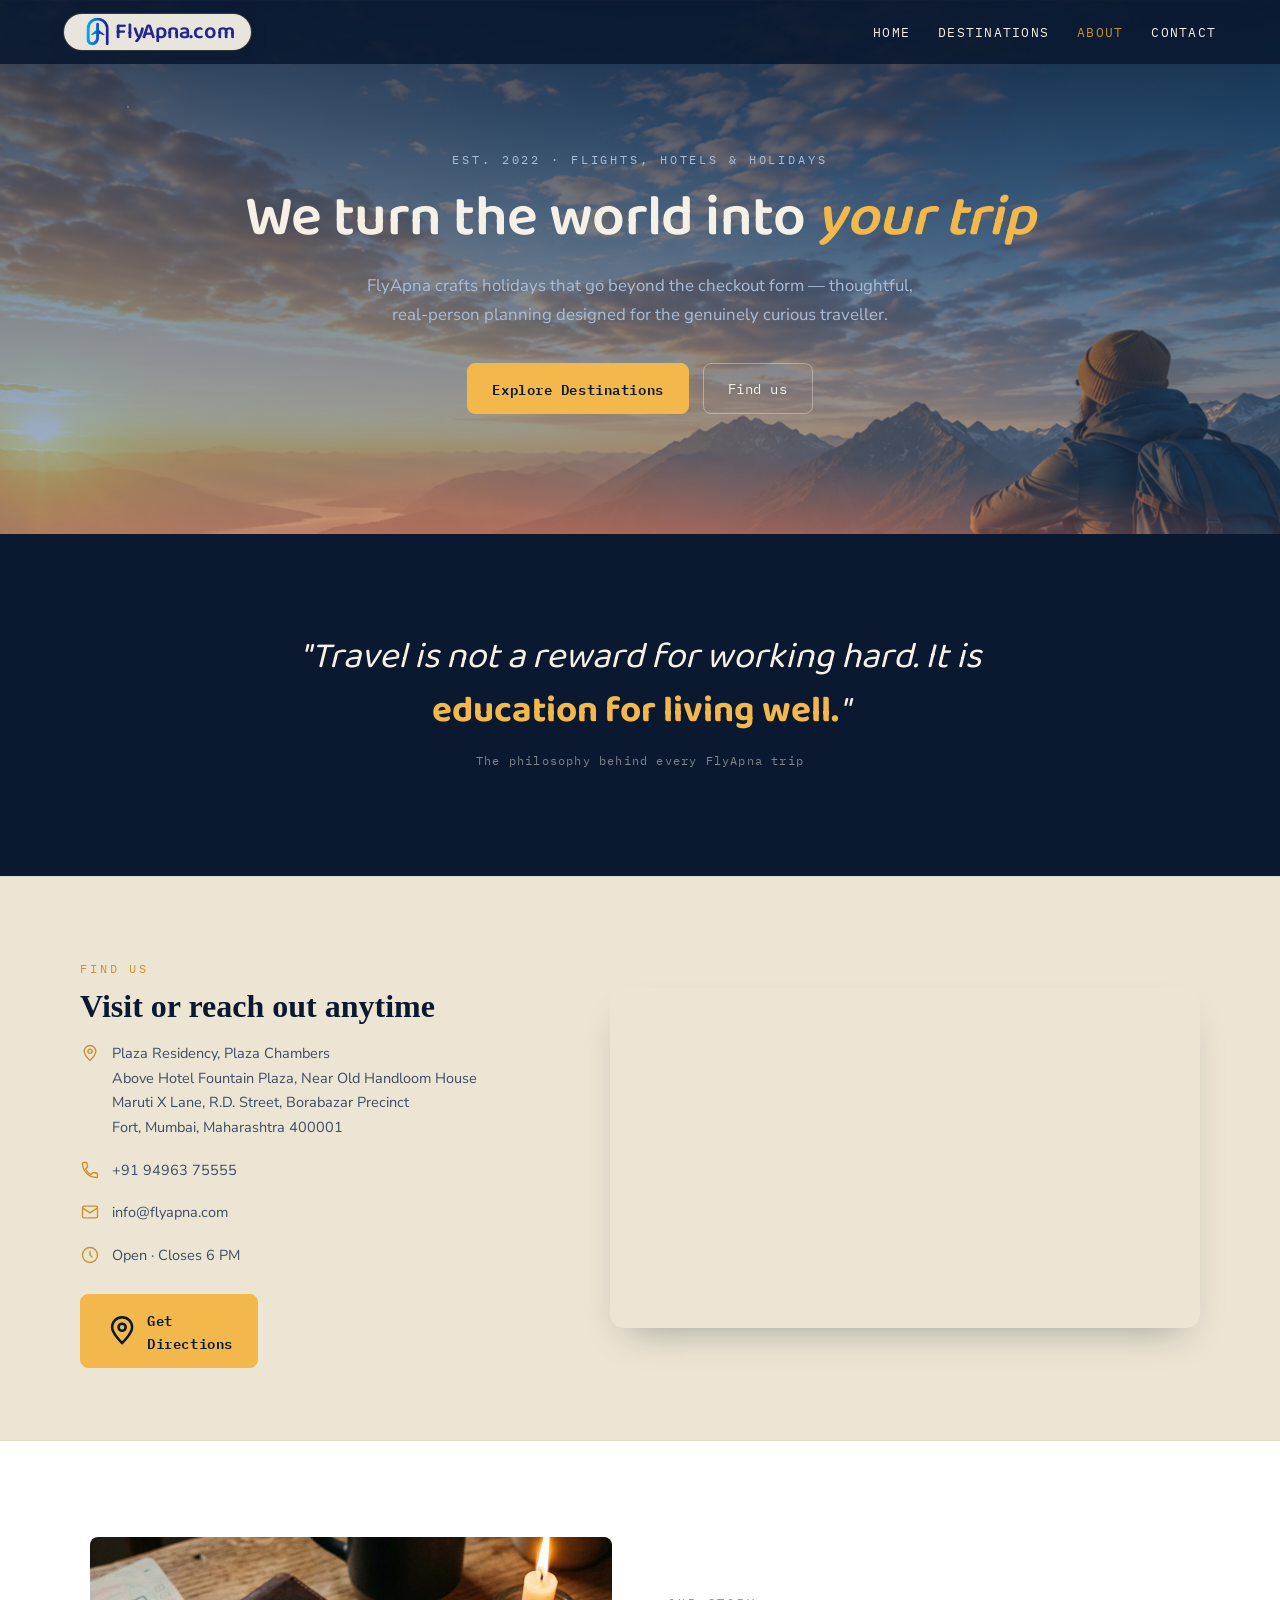
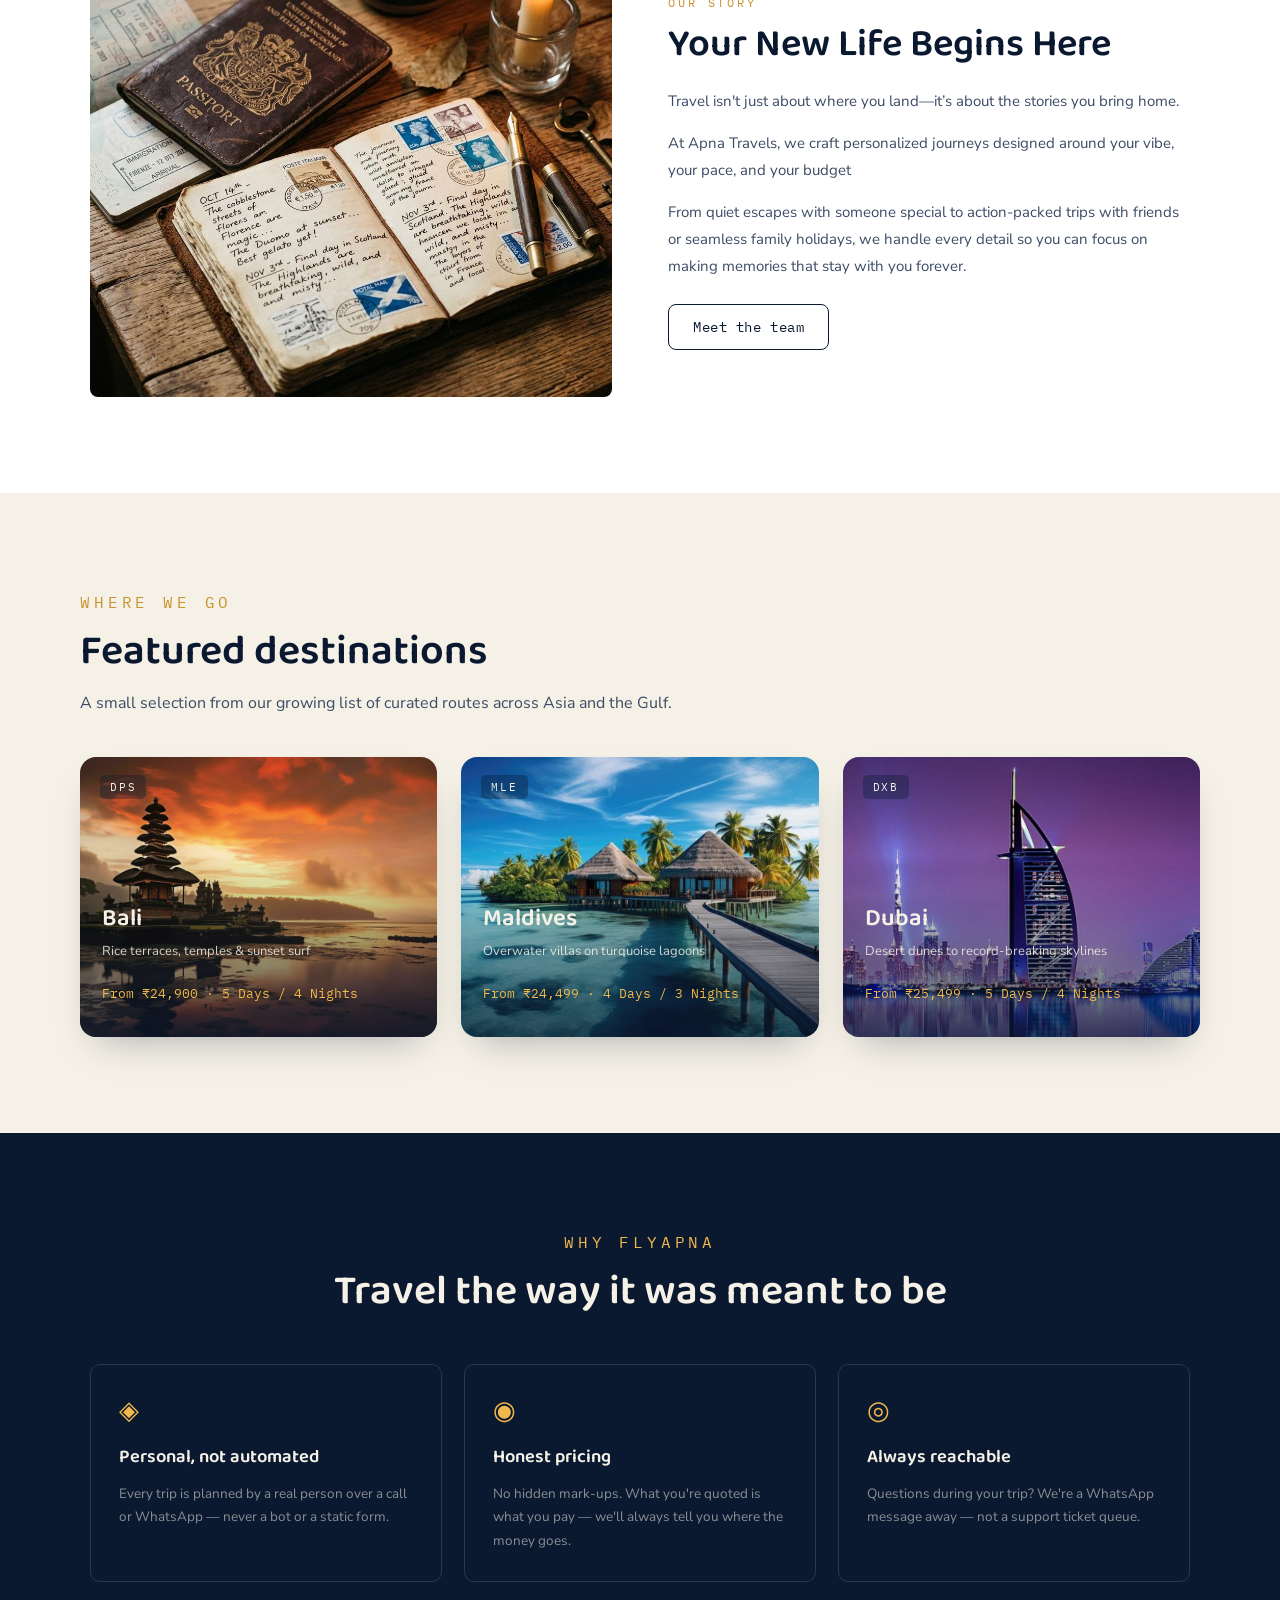
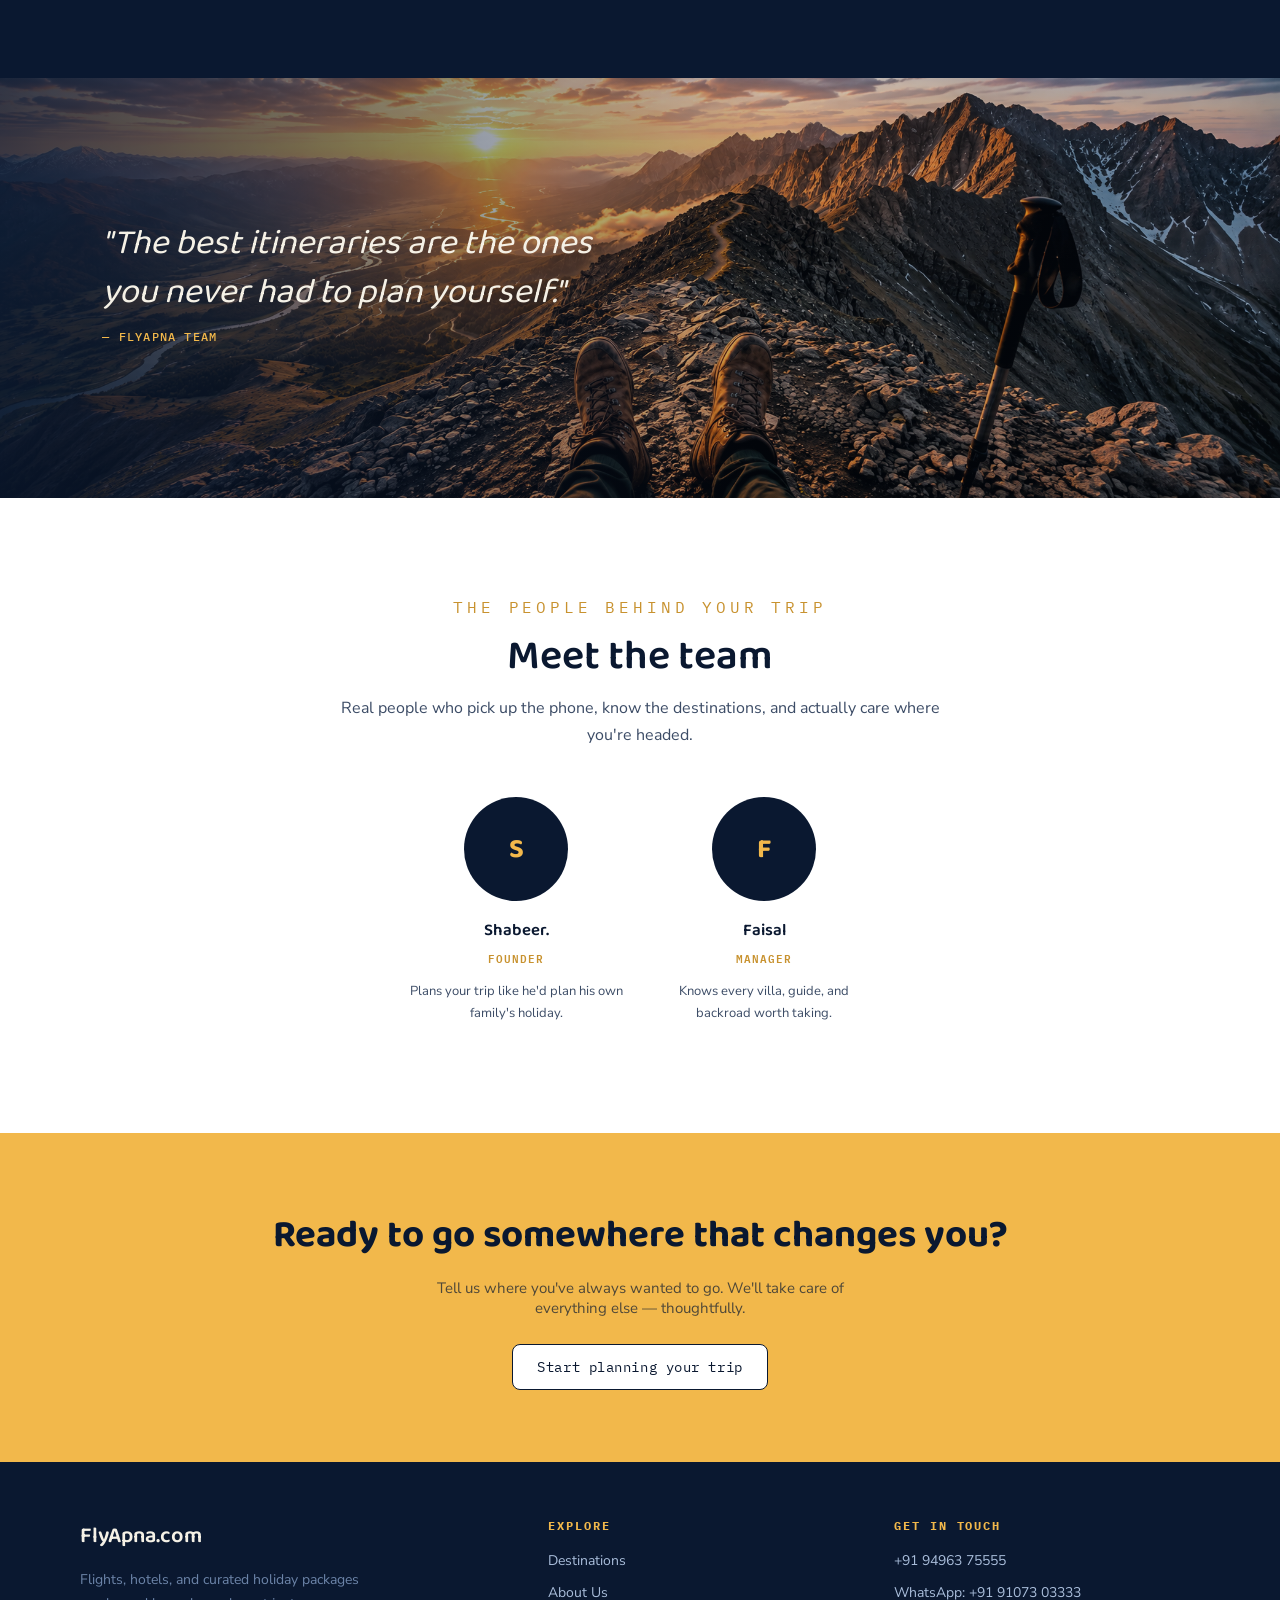
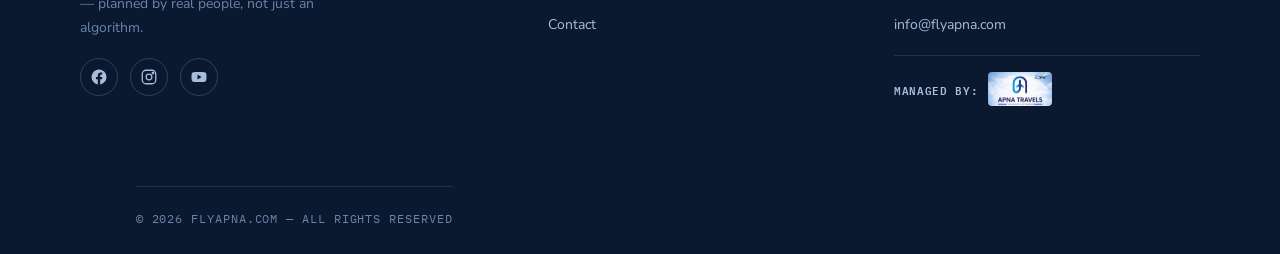
==== commit 3f598ea9: "final" ====
--- a/about.html
+++ b/about.html
@@ -6,7 +6,8 @@
 <title>About — FlyApna.com</title>
 <link rel="preconnect" href="https://fonts.googleapis.com">
 <link rel="preconnect" href="https://fonts.gstatic.com" crossorigin>
-<link href="https://fonts.googleapis.com/css2?family=Baloo+2:wght@500;600;700;800&family=Nunito+Sans:wght@400;600;700&display=swap" rel="stylesheet">
+<link href="https://fonts.googleapis.com/css2?family=Baloo+2:wght@500;600;700;800&family=Nunito+Sans:wght@400;500;600;700&family=IBM+Plex+Mono:wght@400;500&family=Montserrat:wght@500;600&display=swap" rel="stylesheet">
+
 
 <link rel="stylesheet" href="styles.css">
 </head>
@@ -38,7 +39,7 @@
       <p style="font-size:1.05rem; line-height:1.7; color:var(--mist); max-width:560px; margin:0 auto 34px;">FlyApna crafts holidays that go beyond the checkout form — thoughtful, real-person planning designed for the genuinely curious traveller.</p>
       <div class="cta-actions">
         <a href="destinations.html" class="btn btn-gold">Explore Destinations</a>
-        <a href="#story" class="btn btn-outline">Our Story</a>
+        <a href="#find-us" class="btn btn-outline">Find us</a>
       </div>
     </div>
   </div>
@@ -52,15 +53,51 @@
   </div>
 </section>
 
-<!-- STATS STRIP -->
-<section class="stats-strip">
-  <div class="stats-strip__grid">
-    <div><div class="stat__number">40+</div><div class="stat__divider"></div><div class="stat__label">Destinations covered</div></div>
-    <div><div class="stat__number">2.4k</div><div class="stat__divider"></div><div class="stat__label">Happy travellers</div></div>
-    <div><div class="stat__number">4</div><div class="stat__divider"></div><div class="stat__label">Years of experience</div></div>
-    <div><div class="stat__number">4.8</div><div class="stat__divider"></div><div class="stat__label">Average rating</div></div>
-  </div>
-</section>
+<!-- Map & Location -->
+<section class="location-strip" id="find-us">
+  <div class="location-strip__inner">
+    <div class="location-strip__details">
+      <p class="eyebrow" style="color:var(--gold-deep); margin-bottom:12px;">Find us</p>
+      <h3>Visit or reach out anytime</h3>
+
+      <div class="location-strip__row">
+        <svg viewBox="0 0 24 24" fill="none" stroke="currentColor" stroke-width="1.6"><path d="M12 21s-7-6.5-7-11a7 7 0 0 1 14 0c0 4.5-7 11-7 11z"/><circle cx="12" cy="10" r="2.5"/></svg>
+        <p>Plaza Residency, Plaza Chambers<br>Above Hotel Fountain Plaza, Near Old Handloom House<br>Maruti X Lane, R.D. Street, Borabazar Precinct<br>Fort, Mumbai, Maharashtra 400001</p>
+      </div>
+
+      <div class="location-strip__row">
+        <svg viewBox="0 0 24 24" fill="none" stroke="currentColor" stroke-width="1.6"><path d="M6.6 10.8a15 15 0 0 0 6.6 6.6l2.2-2.2a1 1 0 0 1 1-.2 11 11 0 0 0 3.5.6 1 1 0 0 1 1 1V20a1 1 0 0 1-1 1A17 17 0 0 1 3 4a1 1 0 0 1 1-1h3.4a1 1 0 0 1 1 1 11 11 0 0 0 .6 3.5 1 1 0 0 1-.2 1z"/></svg>
+        <p><a href="tel:+919496375555">+91 94963 75555</a></p>
+      </div>
+
+      <div class="location-strip__row">
+        <svg viewBox="0 0 24 24" fill="none" stroke="currentColor" stroke-width="1.6"><rect x="3" y="5" width="18" height="14" rx="2"/><path d="m3 7 9 6 9-6"/></svg>
+        <p><a href="mailto:info@flyapna.com">info@flyapna.com</a></p>
+      </div>
+
+      <div class="location-strip__row">
+        <svg viewBox="0 0 24 24" fill="none" stroke="currentColor" stroke-width="1.6"><circle cx="12" cy="12" r="9"/><path d="M12 7v5l3 3"/></svg>
+        <p>Open · Closes 6 PM</p>
+      </div>
+
+      <a href="https://www.google.com/maps/dir/?api=1&destination=18.9354829,72.8341767" target="_blank" rel="noopener" class="btn btn-gold" style="margin-top:8px;">
+        <svg viewBox="0 0 24 24" fill="none" stroke="currentColor" stroke-width="1.8"><path d="M12 21s-7-6.5-7-11a7 7 0 0 1 14 0c0 4.5-7 11-7 11z"/><circle cx="12" cy="10" r="2.5"/></svg>
+        Get Directions
+      </a>
+    </div>
+
+    <div class="location-strip__map">
+      <iframe
+        src="https://www.google.com/maps?q=18.9354829,72.8341767&z=17&output=embed"
+        allowfullscreen=""
+        loading="lazy"
+        referrerpolicy="no-referrer-when-downgrade">
+      </iframe>
+    </div>
+  </div>
+</section>
+
+    
 
 <!-- OUR STORY -->
 <section class="story-split" id="story">
@@ -71,10 +108,12 @@
     </div>
     <div>
       <p class="eyebrow" style="color:var(--gold-deep);">Our Story</p>
-      <h2 class="story-split__title">Born from a love of real travel, not checkout forms</h2>
-      <p class="story-split__body">FlyApna started because booking a holiday shouldn't feel like filling out a tax form. We wanted travel planning to feel like it did before — a real conversation with someone who actually knows the place you're going.</p>
-      <p class="story-split__body">Today we're a small team who plan every trip personally over a call or WhatsApp — no call centres, no templated packages, just honest advice and pricing.</p>
-      <p class="story-split__body">From weekend Kerala backwater escapes to full Maldives honeymoons, every FlyApna itinerary is shaped around the person taking it — never copy-pasted.</p>
+      <h2 class="story-split__title">Your New Life Begins Here
+</h2>
+      <p class="story-split__body">Travel isn't just about where you land—it’s about the stories you bring home.</p>
+      <p class="story-split__body">At Apna Travels, we craft personalized journeys designed around your vibe, your pace, and your budget</p>
+      <p class="story-split__body">From quiet escapes with someone special to action-packed trips with friends or seamless family holidays, we handle every detail so you can focus on making memories that stay with you forever.
+</p>
       <div style="margin-top:24px;">
         <a href="contact.html" class="btn btn-outline-dark">Meet the team</a>
       </div>
@@ -95,19 +134,19 @@
         <span class="code">DPS</span>
         <h3>Bali</h3>
         <p class="tagline">Rice terraces, temples & sunset surf</p>
-        <p class="price">From ₹58,000 · 6 Days / 5 Nights</p>
+        <p class="price">From ₹24,900 · 5 Days / 4 Nights</p>
       </a>
       <a class="dest-card grad-maldives" href="maldives.html" style="background:url('maldives-card.jpeg') center/cover no-repeat;">
         <span class="code">MLE</span>
         <h3>Maldives</h3>
         <p class="tagline">Overwater villas on turquoise lagoons</p>
-        <p class="price">From ₹95,000 · 5 Days / 4 Nights</p>
+        <p class="price">From ₹24,499 · 4 Days / 3 Nights</p>
       </a>
       <a class="dest-card grad-dubai" href="dubai.html" style="background:url('dubai-card.jpg') center/cover no-repeat;">
         <span class="code">DXB</span>
         <h3>Dubai</h3>
         <p class="tagline">Desert dunes to record-breaking skylines</p>
-        <p class="price">From ₹65,000 · 5 Days / 4 Nights</p>
+        <p class="price">From ₹25,499 · 5 Days / 4 Nights</p>
       </a>
     </div>
   </div>
@@ -162,13 +201,13 @@
     <div>
       <div class="team-card2__initial">S</div>
       <h3 class="team-card2__name">Shabeer.</h3>
-      <p class="team-card2__role">Destinations Lead</p>
+      <p class="team-card2__role">Founder</p>
       <p class="team-card2__bio">Plans your trip like he'd plan his own family's holiday.</p>
     </div>
     <div>
       <div class="team-card2__initial">F</div>
       <h3 class="team-card2__name">Faisal</h3>
-      <p class="team-card2__role">Destinations Lead</p>
+      <p class="team-card2__role">Manager</p>
       <p class="team-card2__bio">Knows every villa, guide, and backroad worth taking.</p>
     </div>
   </div>
@@ -207,16 +246,25 @@
       </ul>
     </div>
     <div class="footer-col">
-      <h4>Get in touch</h4>
-      <ul>
-        <li><a href="tel:+919496375555">+91 94963 75555</a></li>
-        <li><a href="https://wa.me/919107303333?text=Hi!%20I'd%20like%20to%20know%20more%20about%20FlyApna%20holiday%20packages.">WhatsApp: +91 91073 03333</a></li>
-        <li><a href="mailto:info@flyapna.com">info@flyapna.com</a></li>
-      </ul>
-    </div>
-  </div>
-  <div class="footer-bottom">© 2026 FlyApna.com — All rights reserved</div>
+  <h4>Get in touch</h4>
+  <ul>
+    <li><a href="tel:+919496375555">+91 94963 75555</a></li>
+    <li><a href="https://wa.me/919107303333?text=Hi!%20I'd%20like%20to%20know%20more%20about%20FlyApna%20holiday%20packages.">WhatsApp: +91 91073 03333</a></li>
+    <li><a href="mailto:info@flyapna.com">info@flyapna.com</a></li>
+  </ul>
+  <div class="footer-managed">
+    <span>Managed By:</span>
+    <a href="https://apnatravels.org" target="_blank" rel="noopener">
+      <img src="apnatravels-logo.jpeg" alt="Apna Travels">
+    </a>
+  </div>
+  
+</div>
+
+  <div class="footer-bottom">© 2026 FlyApna.com — All rights reserved</a></div>
+
 </footer>
+
 <script src="main.js"></script>
 </body>
 </html>
--- a/styles.css
+++ b/styles.css
@@ -43,7 +43,7 @@
   top:0; left: 0; right: 0;
    z-index:50;
   display:flex; align-items:center; justify-content:space-between;
-  padding:18px clamp(20px,5vw,64px);
+  padding:14px clamp(20px,5vw,64px);
   background:transparent;
   border-bottom:none;
 }
@@ -52,10 +52,19 @@
   align-items:center;
   gap:0px;
   text-decoration:none;
+  padding:0px 16px;
+  border-radius:999px;
+  background:rgba(245,241,230,0.95);
+  box-shadow:0 4px 16px rgba(10,24,48,0.25), 0 0 0 1px rgba(242,184,75,0.2);
+  transition:transform 0.25s ease, box-shadow 0.25s ease;
+}
+.nav-brand:hover{
+  transform:translateY(-1px);
+  box-shadow:0 6px 20px rgba(10,24,48,0.3), 0 0 0 1.5px rgba(242,184,75,0.4);
 }
 
 .nav-logo-img{
-  height:44px;      /* ← control the logo's size here */
+  height:35px;      /* ← control the logo's size here */
   width:auto;
   display:block;
 }
@@ -63,17 +72,17 @@
 .nav-logo{
   font-family:'Baloo 2', sans-serif;
   font-weight:600;
-  font-size:27px;    /* ← control the text's size here, independently */
-  color:var(--paper);
+  font-size:22px;
   letter-spacing:-0.01em;
+  color:#25258F;
 }
 
 .nav-logo .accent{
-  color: white
-
-;  /* just the "Apna" part */
-}
-.nav-logo span{ color:var(--gold-deep); }
+  color:#25258F;
+}
+.nav-logo span{
+  color:#25258F;
+}
 .nav-links{
   display:flex; align-items:center; gap:28px;
   list-style:none; margin:0; padding:0;
@@ -446,6 +455,9 @@
 .itinerary-day .num{
   font-family:'IBM Plex Mono', monospace; font-size:12px; color:var(--gold-deep);
   letter-spacing:0.08em;
+  white-space:nowrap;
+  flex:none;
+  width:52px;
 }
 .itinerary-day h5{ font-family:'Baloo 2', sans-serif; font-size:1.05rem; margin:0 0 6px; color:var(--ink); }
 .itinerary-day p{ font-size:14px; color:var(--ink-soft); line-height:1.7; margin:0; }
@@ -457,10 +469,11 @@
 .gallery-grid{ display:grid; grid-template-columns:repeat(3,1fr); gap:12px; }
 @media (max-width:700px){ .gallery-grid{ grid-template-columns:repeat(2,1fr); } }
 .gallery-tile{
-  aspect-ratio:4/3; border-radius:10px;
-  display:flex; align-items:center; justify-content:center;
-  color:rgba(245,241,230,0.5);
-  font-family:'IBM Plex Mono', monospace; font-size:11px; letter-spacing:0.08em; text-transform:uppercase;
+  aspect-ratio:4/3;
+  border-radius:10px;
+  object-fit:cover;
+  width:100%;
+  display:block;
 }
 
 /* ---------- Forms ---------- */
@@ -1189,4 +1202,169 @@
 .footer-social a svg{
   width:18px;
   height:18px;
+}
+/* ---------- Itinerary day toggle/accordion ---------- */
+.itinerary-day{
+  cursor:pointer;
+}
+.itinerary-day__header{
+  display:flex;
+  align-items:flex-start;
+  justify-content:space-between;
+  gap:12px;
+}
+.itinerary-day__toggle{
+  flex:none;
+  width:28px; height:28px;
+  border-radius:50%;
+  border:1.5px solid var(--line);
+  display:flex; align-items:center; justify-content:center;
+  transition:transform 0.3s ease, border-color 0.2s ease, background 0.2s ease;
+}
+.itinerary-day__toggle svg{
+  width:14px; height:14px;
+  color:var(--ink-soft);
+  transition:transform 0.3s ease;
+}
+.itinerary-day.open .itinerary-day__toggle{
+  border-color:var(--gold-deep);
+  background:var(--gold-deep);
+}
+.itinerary-day.open .itinerary-day__toggle svg{
+  color:#fff;
+  transform:rotate(180deg);
+}
+.itinerary-day__full{
+  max-height:0;
+  overflow:hidden;
+  transition:max-height 0.4s cubic-bezier(.16,.84,.44,1), margin-top 0.4s ease;
+  margin-top:0;
+}
+.itinerary-day.open .itinerary-day__full{
+  max-height:400px;
+  margin-top:14px;
+}
+.itinerary-day__full-inner{
+  font-size:13.5px;
+  color:var(--ink-soft);
+  line-height:1.75;
+  padding-top:10px;
+  border-top:1px dashed var(--line);
+}
+.itinerary-day__full-inner ul{
+  margin:10px 0 0;
+  padding-left:18px;
+}
+.itinerary-day__full-inner li{
+  margin-bottom:6px;
+}
+/* Override the old grid layout for the new toggle structure */
+.itinerary-day{
+  display:block;
+}
+.itinerary-day__header{
+  display:flex;
+  align-items:flex-start;
+  justify-content:space-between;
+  gap:12px;
+}
+
+/* ---------- Location & map section ---------- */
+.location-strip{
+  background:var(--paper-dim);
+  border-top:1px solid var(--line);
+  border-bottom:1px solid var(--line);
+  padding:clamp(48px,7vw,72px) clamp(20px,5vw,64px);
+}
+.location-strip__inner{
+  max-width:1120px;
+  margin:0 auto;
+  display:grid;
+  grid-template-columns:0.9fr 1.1fr;
+  gap:48px;
+  align-items:center;
+}
+.location-strip__details h3{
+  font-family:'Fraunces', serif;
+  font-weight:600;
+  font-size:clamp(1.5rem,3vw,2rem);
+  color:var(--ink);
+  margin:0 0 16px;
+}
+.location-strip__row{
+  display:flex;
+  gap:12px;
+  margin-bottom:18px;
+  align-items:flex-start;
+}
+.location-strip__row svg{
+  width:20px; height:20px;
+  color:var(--gold-deep);
+  flex:none;
+  margin-top:2px;
+}
+.location-strip__row p{
+  margin:0;
+  font-size:14.5px;
+  line-height:1.7;
+  color:var(--ink-soft);
+}
+.location-strip__row a{
+  color:var(--ink-soft);
+  text-decoration:none;
+}
+.location-strip__row a:hover{
+  color:var(--gold-deep);
+  text-decoration:underline;
+}
+.location-strip__map{
+  border-radius:14px;
+  overflow:hidden;
+  box-shadow:0 18px 36px -18px rgba(10,24,48,0.35);
+  height:340px;
+}
+.location-strip__map iframe{
+  width:100%;
+  height:100%;
+  border:0;
+  display:block;
+}
+@media (max-width:820px){
+  .location-strip__inner{ grid-template-columns:1fr; gap:32px; }
+  .location-strip__map{ height:280px; }
+}
+
+/* ---------- Footer "Managed by" badge ---------- */
+.footer-managed{
+  display:flex;
+  align-items:center;
+  gap:10px;
+  margin-top:20px;
+  padding-top:16px;
+  border-top:1px solid rgba(169,189,218,0.15);
+}
+.footer-managed span{
+  font-family:'IBM Plex Mono', monospace;
+  font-size:11px;
+  font-weight:600;
+  letter-spacing:0.06em;
+  text-transform:uppercase;
+  color:var(--mist);
+  white-space:nowrap;
+}
+.footer-managed a{
+  display:block;
+  line-height:0;
+  border-radius:4px;
+  overflow:hidden;
+  transition:opacity 0.2s ease, transform 0.2s ease;
+}
+.footer-managed a:hover{
+  opacity:0.85;
+  transform:translateY(-1px);
+}
+.footer-managed img{
+  height:34px;
+  width:auto;
+  display:block;
 }
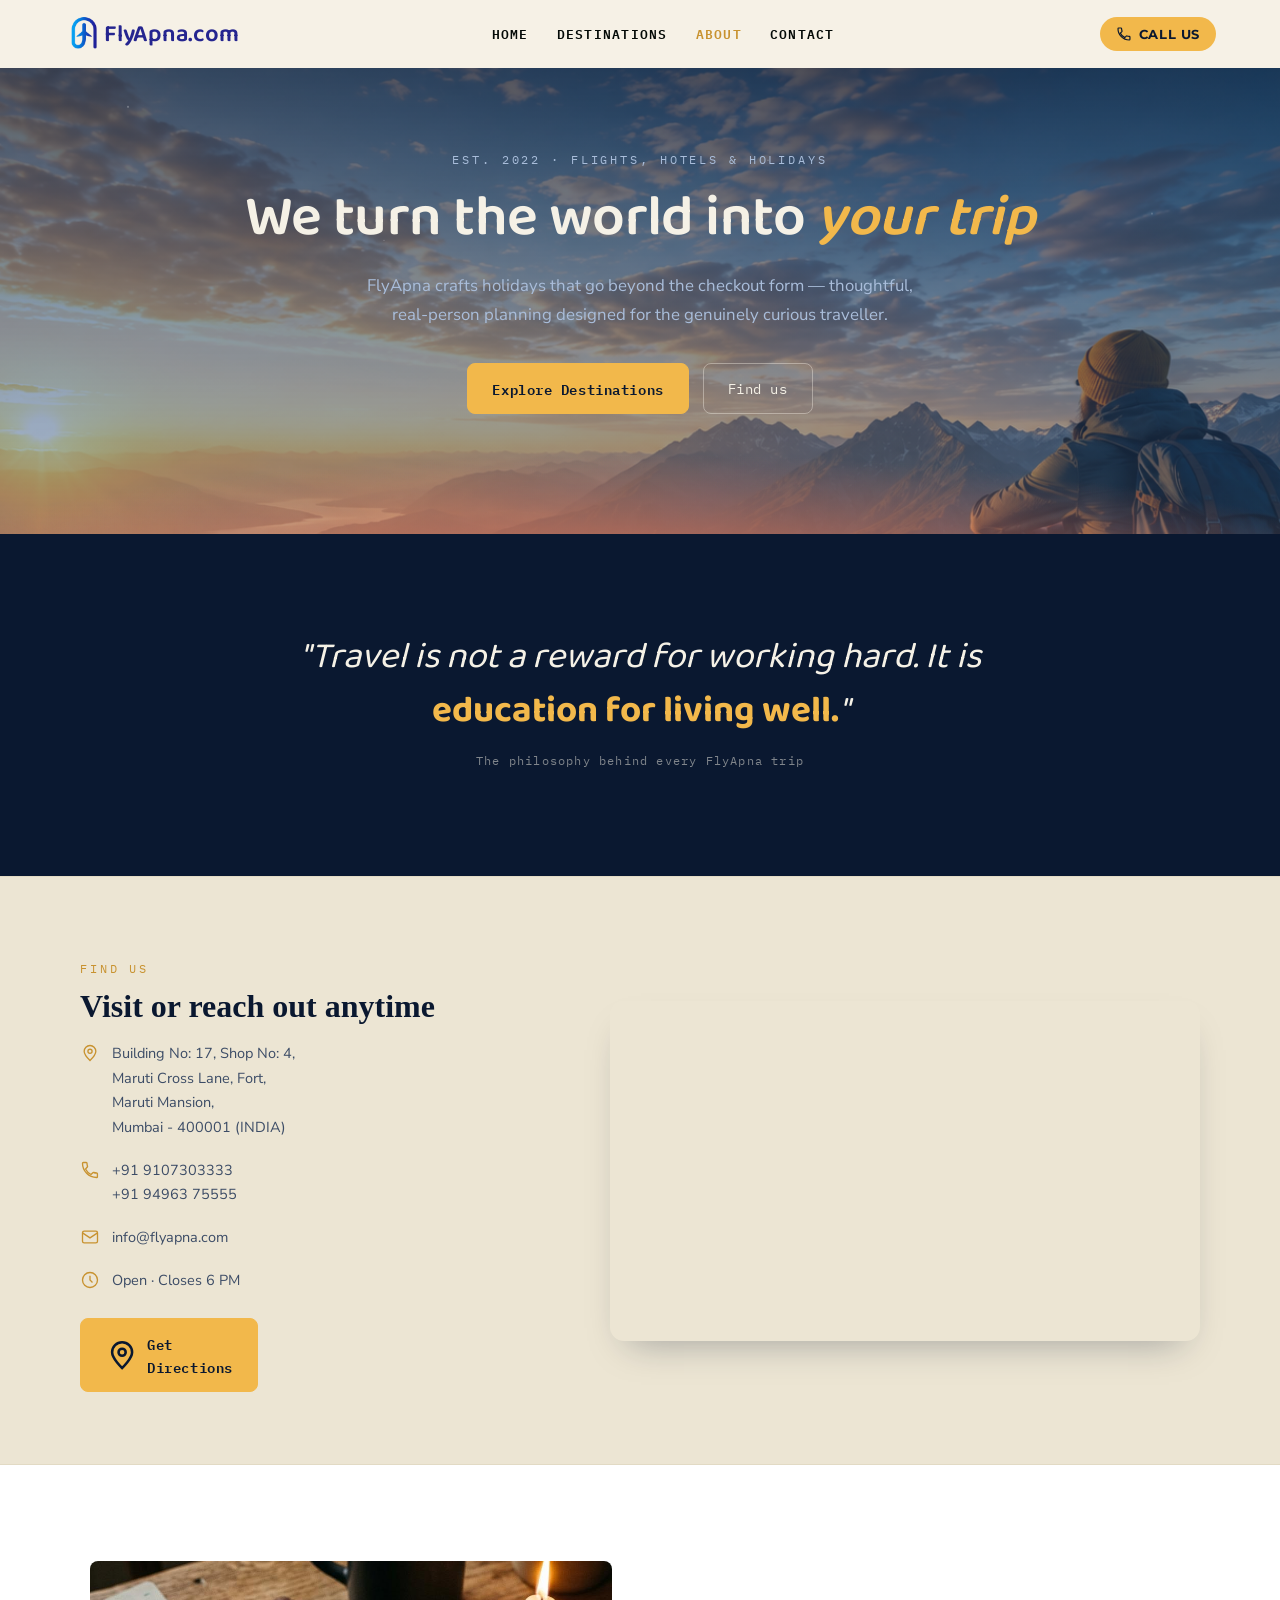
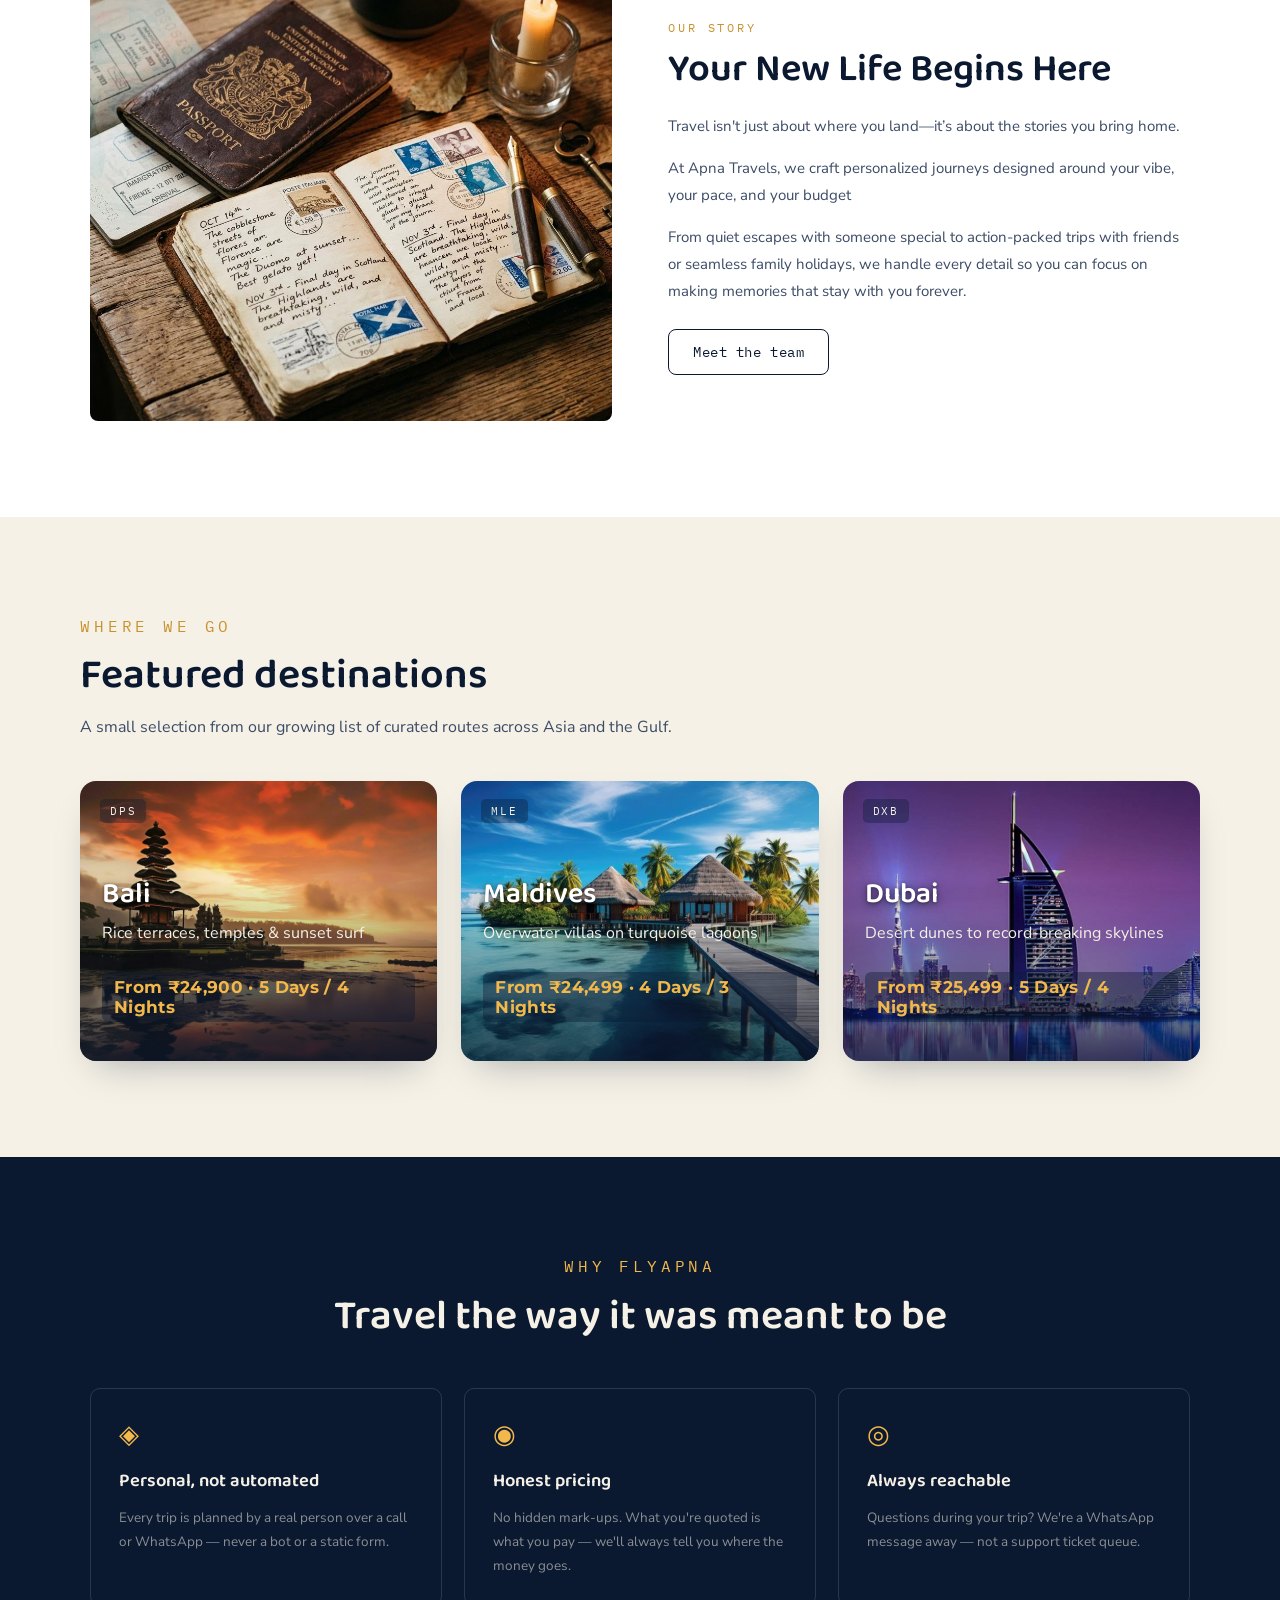
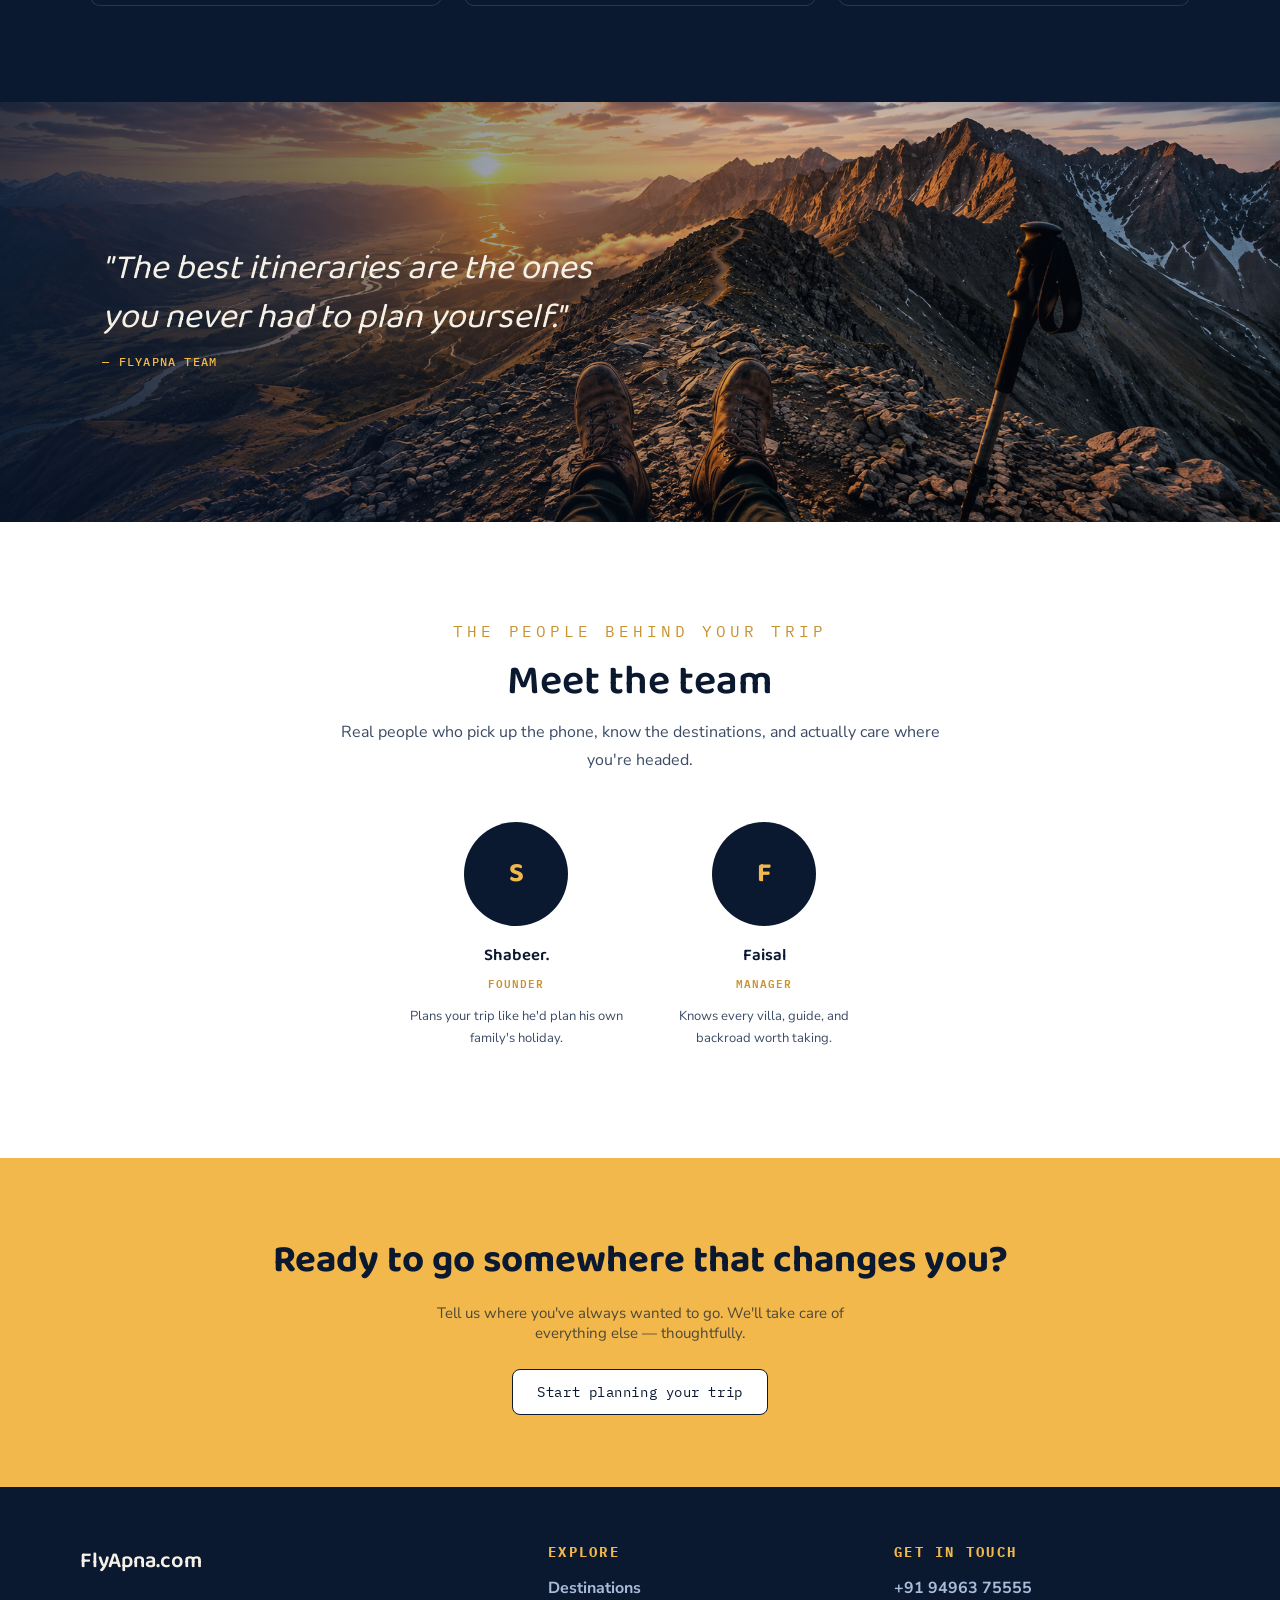
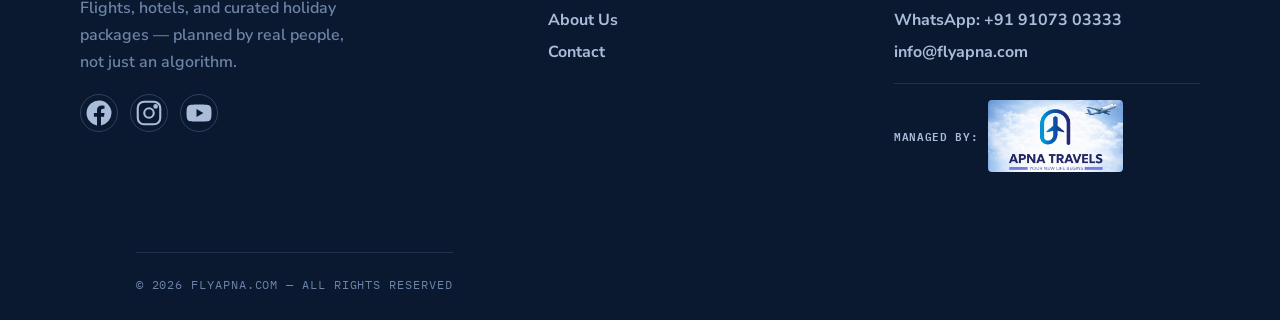
==== commit a9ea365a: "final updation" ====
--- a/about.html
+++ b/about.html
@@ -13,7 +13,7 @@
 </head>
 <body>
 
-<nav class="navbar" style="position:fixed; background:rgba(10,24,48,0.88);">
+<nav class="navbar" style="position:fixed; background:rgb(246 241 230);">
    <a href="index.html" class="nav-brand">
     <img src="logo.png" alt="FlyApna logo" class="nav-logo-img">
     <span class="nav-logo">Fly<span class="accent">Apna</span>.com</span>
@@ -24,6 +24,10 @@
     <li><a href="about.html" class="active">About</a></li>
     <li><a href="contact.html">Contact</a></li>
   </ul>
+  <a href="tel:+919496375555" class="nav-call">
+    <svg viewBox="0 0 24 24" fill="none" stroke="currentColor" stroke-width="1.8"><path d="M6.6 10.8a15 15 0 0 0 6.6 6.6l2.2-2.2a1 1 0 0 1 1-.2 11 11 0 0 0 3.5.6 1 1 0 0 1 1 1V20a1 1 0 0 1-1 1A17 17 0 0 1 3 4a1 1 0 0 1 1-1h3.4a1 1 0 0 1 1 1 11 11 0 0 0 .6 3.5 1 1 0 0 1-.2 1z"/></svg>
+    <span>Call Us</span>
+  </a>
   <button class="nav-toggle" aria-label="Toggle menu" aria-expanded="false">
     <svg viewBox="0 0 24 24" fill="none" stroke="currentColor" stroke-width="1.8"><path d="M4 7h16M4 12h16M4 17h16"/></svg>
   </button>
@@ -62,12 +66,13 @@
 
       <div class="location-strip__row">
         <svg viewBox="0 0 24 24" fill="none" stroke="currentColor" stroke-width="1.6"><path d="M12 21s-7-6.5-7-11a7 7 0 0 1 14 0c0 4.5-7 11-7 11z"/><circle cx="12" cy="10" r="2.5"/></svg>
-        <p>Plaza Residency, Plaza Chambers<br>Above Hotel Fountain Plaza, Near Old Handloom House<br>Maruti X Lane, R.D. Street, Borabazar Precinct<br>Fort, Mumbai, Maharashtra 400001</p>
+        <p>Building No: 17, Shop No: 4,<br>Maruti Cross Lane, Fort,<br>Maruti Mansion,<br>Mumbai - 400001 (INDIA)</p>
       </div>
 
       <div class="location-strip__row">
         <svg viewBox="0 0 24 24" fill="none" stroke="currentColor" stroke-width="1.6"><path d="M6.6 10.8a15 15 0 0 0 6.6 6.6l2.2-2.2a1 1 0 0 1 1-.2 11 11 0 0 0 3.5.6 1 1 0 0 1 1 1V20a1 1 0 0 1-1 1A17 17 0 0 1 3 4a1 1 0 0 1 1-1h3.4a1 1 0 0 1 1 1 11 11 0 0 0 .6 3.5 1 1 0 0 1-.2 1z"/></svg>
-        <p><a href="tel:+919496375555">+91 94963 75555</a></p>
+        <p><a href="tel:+919496375555">+91 9107303333</a><br><a href="tel:+919496375555">+91 94963 75555</a></p>
+        
       </div>
 
       <div class="location-strip__row">
@@ -80,19 +85,19 @@
         <p>Open · Closes 6 PM</p>
       </div>
 
-      <a href="https://www.google.com/maps/dir/?api=1&destination=18.9354829,72.8341767" target="_blank" rel="noopener" class="btn btn-gold" style="margin-top:8px;">
-        <svg viewBox="0 0 24 24" fill="none" stroke="currentColor" stroke-width="1.8"><path d="M12 21s-7-6.5-7-11a7 7 0 0 1 14 0c0 4.5-7 11-7 11z"/><circle cx="12" cy="10" r="2.5"/></svg>
-        Get Directions
-      </a>
+     <a href="https://www.google.com/maps/dir/?api=1&destination=APNA+TRAVELS+Apna+Holidays,+Shop+no+4,+JB+House,+Maruti+Cross+Ln,+Fort,+Mumbai" target="_blank" rel="noopener" class="btn btn-gold" style="margin-top:8px;">
+  <svg viewBox="0 0 24 24" fill="none" stroke="currentColor" stroke-width="1.8"><path d="M12 21s-7-6.5-7-11a7 7 0 0 1 14 0c0 4.5-7 11-7 11z"/><circle cx="12" cy="10" r="2.5"/></svg>
+  Get Directions
+</a>
     </div>
 
     <div class="location-strip__map">
       <iframe
-        src="https://www.google.com/maps?q=18.9354829,72.8341767&z=17&output=embed"
-        allowfullscreen=""
-        loading="lazy"
-        referrerpolicy="no-referrer-when-downgrade">
-      </iframe>
+  src="https://www.google.com/maps?q=APNA+TRAVELS+Apna+Holidays,+Shop+no+4,+JB+House,+Maruti+Cross+Ln,+Fort,+Mumbai&z=18&output=embed"
+  allowfullscreen=""
+  loading="lazy"
+  referrerpolicy="no-referrer-when-downgrade">
+</iframe>
     </div>
   </div>
 </section>
@@ -226,8 +231,8 @@
       <p class="footer-brand">FlyApna.com</p>
       <p class="footer-tagline">Flights, hotels, and curated holiday packages — planned by real people, not just an algorithm.</p>
       <div class="footer-social">
-        <a href="https://facebook.com/flyapna" target="_blank" rel="noopener" aria-label="Facebook">
-          <svg viewBox="0 0 24 24" fill="currentColor"><path d="M22 12a10 10 0 1 0-11.6 9.9v-7H7.9V12h2.5V9.8c0-2.5 1.5-3.9 3.8-3.9 1.1 0 2.2.2 2.2.2v2.4h-1.2c-1.2 0-1.6.8-1.6 1.6V12h2.8l-.4 2.9h-2.4v7A10 10 0 0 0 22 12z"/></svg>
+<a href="https://www.facebook.com/profile.php?id=61591713606710" target="_blank" rel="noopener" aria-label="Facebook">
+           <svg viewBox="0 0 24 24" fill="currentColor"><path d="M22 12a10 10 0 1 0-11.6 9.9v-7H7.9V12h2.5V9.8c0-2.5 1.5-3.9 3.8-3.9 1.1 0 2.2.2 2.2.2v2.4h-1.2c-1.2 0-1.6.8-1.6 1.6V12h2.8l-.4 2.9h-2.4v7A10 10 0 0 0 22 12z"/></svg>
         </a>
         <a href="https://instagram.com/flyapna" target="_blank" rel="noopener" aria-label="Instagram">
           <svg viewBox="0 0 24 24" fill="none" stroke="currentColor" stroke-width="1.7"><rect x="3" y="3" width="18" height="18" rx="5"/><circle cx="12" cy="12" r="3.8"/><circle cx="17.3" cy="6.7" r="1"/></svg>
--- a/styles.css
+++ b/styles.css
@@ -47,24 +47,37 @@
   background:transparent;
   border-bottom:none;
 }
+
+.luxe-timeline-card__list{
+  list-style:none;
+  margin:16px 0 0;
+  padding-top:16px;
+  border-top:1px dashed var(--line);
+  font-size:15px;
+  line-height:1.8;
+  color:var(--ink-soft);
+}
+.luxe-timeline-card__list li{
+  margin-bottom:9px;
+}
+
 .nav-brand{
   display:flex;
   align-items:center;
   gap:0px;
   text-decoration:none;
-  padding:0px 16px;
+  padding:0px 0px;
   border-radius:999px;
-  background:rgba(245,241,230,0.95);
-  box-shadow:0 4px 16px rgba(10,24,48,0.25), 0 0 0 1px rgba(242,184,75,0.2);
   transition:transform 0.25s ease, box-shadow 0.25s ease;
 }
+
 .nav-brand:hover{
   transform:translateY(-1px);
   box-shadow:0 6px 20px rgba(10,24,48,0.3), 0 0 0 1.5px rgba(242,184,75,0.4);
 }
 
 .nav-logo-img{
-  height:35px;      /* ← control the logo's size here */
+  height:40px;      /* ← control the logo's size here */
   width:auto;
   display:block;
 }
@@ -72,7 +85,7 @@
 .nav-logo{
   font-family:'Baloo 2', sans-serif;
   font-weight:600;
-  font-size:22px;
+  font-size:24px;
   letter-spacing:-0.01em;
   color:#25258F;
 }
@@ -90,10 +103,11 @@
 .nav-links a{
   font-family:'IBM Plex Mono', monospace;
   font-size:12.5px;
+  font-weight:600;
   letter-spacing:0.1em;
   text-transform:uppercase;
   text-decoration:none;
-  color:var(--paper);
+  color:#030906;
   transition:color 0.2s ease;
 }
 .nav-links a:hover, .nav-links a.active{ color:var(--gold-deep); }
@@ -158,7 +172,7 @@
 
   .nav-toggle{
     display:block; background:none; border:none; cursor:pointer;
-    padding:6px; color:var(--paper);
+    padding:6px; color:black;
   }
   
   .nav-toggle svg{ width:24px; height:24px; }
@@ -290,13 +304,13 @@
   font-family:'Baloo 2', sans-serif; font-weight:600; font-size:22px;
   color:var(--paper); margin:0 0 12px;
 }
-.footer-tagline{ font-size:14px; line-height:1.7; color:var(--mist-dim); max-width:280px; }
+.footer-tagline{ font-size:16px; line-height:1.7; color:var(--mist-dim); max-width:280px; font-weight:600 }
 .footer-col h4{
-  font-family:'IBM Plex Mono', monospace; font-size:12px; letter-spacing:0.16em;
-  text-transform:uppercase; color:var(--gold); margin:0 0 16px;
+  font-family:'IBM Plex Mono', monospace; font-size:14px; letter-spacing:0.16em;
+  text-transform:uppercase; color:var(--gold); margin:0 0 16px; font-weight: 700;
 }
 .footer-col ul{ list-style:none; margin:0; padding:0; display:flex; flex-direction:column; gap:10px; }
-.footer-col a{ text-decoration:none; color:var(--mist); font-size:14px; }
+.footer-col a{ text-decoration:none; color:var(--mist); font-size:16px; font-weight: 700; }
 .footer-col a:hover{ color:var(--paper); }
 .footer-bottom{
   max-width:1120px; margin:40px auto 0; padding-top:24px;
@@ -335,10 +349,25 @@
   padding:5px 10px; border-radius:5px;
 }
 .dest-card .icon{ position:absolute; top:16px; right:18px; width:34px; height:34px; opacity:0.85; }
-.dest-card h3{ font-family:'Baloo 2', sans-serif; font-weight:600; font-size:1.5rem; margin:0 0 4px; }
-.dest-card .tagline{ font-size:13px; opacity:0.85; margin:0 0 10px; line-height:1.5; }
-.dest-card .price{ font-family:'IBM Plex Mono', monospace; font-size:13px; color:var(--gold); }
-.dest-card::before{
+.dest-card h3{
+  font-family:'Baloo 2', sans-serif;
+  font-weight:600;
+  font-size:1.8rem;
+  margin:0 0 4px;
+  color:#fff;
+  text-shadow:0 2px 10px rgba(0,0,0,0.55), 0 1px 3px rgba(0,0,0,0.4);
+}.dest-card .tagline{ font-size:16px; opacity:1; margin:0 0 10px; line-height:1.5; }
+.dest-card .price{
+  display:inline-block;
+  font-family:'Montserrat', sans-serif;
+  font-weight:700;
+  font-size:17px;
+  color:var(--gold);
+  letter-spacing:0.02em;
+  background:rgba(10,24,48,0.4);
+  padding:5px 12px;
+  border-radius:6px;
+}.dest-card::before{
   content:""; position:absolute; inset:0;
   background:linear-gradient(180deg, rgba(10,24,48,0) 35%, rgba(10,24,48,0.75) 100%);
 }
@@ -396,7 +425,7 @@
   padding:26px;
 }
 .testimonial .stars{ color:var(--gold-deep); font-size:14px; margin-bottom:12px; letter-spacing:2px; }
-.testimonial p{ font-size:14.5px; line-height:1.7; color:var(--ink-soft); font-style:italic; margin:0 0 16px; }
+.testimonial p{ font-size:14.5px; line-height:1.7; color:var(--ink-soft); font-style:italic; margin:0 0 16px; font-weight: 700; }
 .testimonial .who{ font-family:'IBM Plex Mono', monospace; font-size:12px; color:var(--ink); letter-spacing:0.04em; }
 
 /* ---------- Recently booked feed ---------- */
@@ -463,7 +492,7 @@
 .itinerary-day p{ font-size:14px; color:var(--ink-soft); line-height:1.7; margin:0; }
 
 .highlight-list{ list-style:none; margin:0; padding:0; display:flex; flex-direction:column; gap:14px; }
-.highlight-list li{ display:flex; gap:12px; font-size:15px; color:var(--ink-soft); line-height:1.6; }
+.highlight-list li{ display:flex; gap:12px; font-size:16px; color:var(--ink-soft); line-height:1.6; font-weight: 600; }
 .highlight-list li svg{ flex:none; width:20px; height:20px; color:var(--gold-deep); margin-top:2px; }
 
 .gallery-grid{ display:grid; grid-template-columns:repeat(3,1fr); gap:12px; }
@@ -502,7 +531,7 @@
   font-family:'Baloo 2', sans-serif; font-weight:600; font-size:clamp(1.6rem,3.6vw,2.2rem);
   margin:0 0 14px; color:var(--paper);
 }
-.cta-band p{ color:var(--mist); margin:0 0 26px; font-size:15px; }
+.cta-band p{ color:var(--mist); margin:0 0 26px; font-size:15px; font-weight: 600; }
 .cta-actions{ display:flex; gap:14px; justify-content:center; flex-wrap:wrap; }
 
 /* ---------- Split-flap headline ---------- */
@@ -1200,138 +1229,8 @@
   transform:translateY(-2px);
 }
 .footer-social a svg{
-  width:18px;
-  height:18px;
-}
-/* ---------- Itinerary day toggle/accordion ---------- */
-.itinerary-day{
-  cursor:pointer;
-}
-.itinerary-day__header{
-  display:flex;
-  align-items:flex-start;
-  justify-content:space-between;
-  gap:12px;
-}
-.itinerary-day__toggle{
-  flex:none;
-  width:28px; height:28px;
-  border-radius:50%;
-  border:1.5px solid var(--line);
-  display:flex; align-items:center; justify-content:center;
-  transition:transform 0.3s ease, border-color 0.2s ease, background 0.2s ease;
-}
-.itinerary-day__toggle svg{
-  width:14px; height:14px;
-  color:var(--ink-soft);
-  transition:transform 0.3s ease;
-}
-.itinerary-day.open .itinerary-day__toggle{
-  border-color:var(--gold-deep);
-  background:var(--gold-deep);
-}
-.itinerary-day.open .itinerary-day__toggle svg{
-  color:#fff;
-  transform:rotate(180deg);
-}
-.itinerary-day__full{
-  max-height:0;
-  overflow:hidden;
-  transition:max-height 0.4s cubic-bezier(.16,.84,.44,1), margin-top 0.4s ease;
-  margin-top:0;
-}
-.itinerary-day.open .itinerary-day__full{
-  max-height:400px;
-  margin-top:14px;
-}
-.itinerary-day__full-inner{
-  font-size:13.5px;
-  color:var(--ink-soft);
-  line-height:1.75;
-  padding-top:10px;
-  border-top:1px dashed var(--line);
-}
-.itinerary-day__full-inner ul{
-  margin:10px 0 0;
-  padding-left:18px;
-}
-.itinerary-day__full-inner li{
-  margin-bottom:6px;
-}
-/* Override the old grid layout for the new toggle structure */
-.itinerary-day{
-  display:block;
-}
-.itinerary-day__header{
-  display:flex;
-  align-items:flex-start;
-  justify-content:space-between;
-  gap:12px;
-}
-
-/* ---------- Location & map section ---------- */
-.location-strip{
-  background:var(--paper-dim);
-  border-top:1px solid var(--line);
-  border-bottom:1px solid var(--line);
-  padding:clamp(48px,7vw,72px) clamp(20px,5vw,64px);
-}
-.location-strip__inner{
-  max-width:1120px;
-  margin:0 auto;
-  display:grid;
-  grid-template-columns:0.9fr 1.1fr;
-  gap:48px;
-  align-items:center;
-}
-.location-strip__details h3{
-  font-family:'Fraunces', serif;
-  font-weight:600;
-  font-size:clamp(1.5rem,3vw,2rem);
-  color:var(--ink);
-  margin:0 0 16px;
-}
-.location-strip__row{
-  display:flex;
-  gap:12px;
-  margin-bottom:18px;
-  align-items:flex-start;
-}
-.location-strip__row svg{
-  width:20px; height:20px;
-  color:var(--gold-deep);
-  flex:none;
-  margin-top:2px;
-}
-.location-strip__row p{
-  margin:0;
-  font-size:14.5px;
-  line-height:1.7;
-  color:var(--ink-soft);
-}
-.location-strip__row a{
-  color:var(--ink-soft);
-  text-decoration:none;
-}
-.location-strip__row a:hover{
-  color:var(--gold-deep);
-  text-decoration:underline;
-}
-.location-strip__map{
-  border-radius:14px;
-  overflow:hidden;
-  box-shadow:0 18px 36px -18px rgba(10,24,48,0.35);
-  height:340px;
-}
-.location-strip__map iframe{
-  width:100%;
-  height:100%;
-  border:0;
-  display:block;
-}
-@media (max-width:820px){
-  .location-strip__inner{ grid-template-columns:1fr; gap:32px; }
-  .location-strip__map{ height:280px; }
+  width:30px;
+  height:30px;
 }
 
 /* ---------- Footer "Managed by" badge ---------- */
@@ -1364,7 +1263,538 @@
   transform:translateY(-1px);
 }
 .footer-managed img{
-  height:34px;
+  height:72px;
   width:auto;
   display:block;
+}
+
+
+/* ---------- Itinerary day toggle/accordion ---------- */
+.itinerary-day{
+  cursor:pointer;
+}
+.itinerary-day__header{
+  display:flex;
+  align-items:flex-start;
+  justify-content:space-between;
+  gap:12px;
+}
+.itinerary-day__toggle{
+  flex:none;
+  width:28px; height:28px;
+  border-radius:50%;
+  border:1.5px solid var(--line);
+  display:flex; align-items:center; justify-content:center;
+  transition:transform 0.3s ease, border-color 0.2s ease, background 0.2s ease;
+}
+.itinerary-day__toggle svg{
+  width:14px; height:14px;
+  color:var(--ink-soft);
+  transition:transform 0.3s ease;
+}
+.itinerary-day.open .itinerary-day__toggle{
+  border-color:var(--gold-deep);
+  background:var(--gold-deep);
+}
+.itinerary-day.open .itinerary-day__toggle svg{
+  color:#fff;
+  transform:rotate(180deg);
+}
+.itinerary-day__full{
+  max-height:0;
+  overflow:hidden;
+  transition:max-height 0.4s cubic-bezier(.16,.84,.44,1), margin-top 0.4s ease;
+  margin-top:0;
+}
+.itinerary-day.open .itinerary-day__full{
+  max-height:400px;
+  margin-top:14px;
+}
+.itinerary-day__full-inner{
+  font-size:13.5px;
+  color:var(--ink-soft);
+  line-height:1.75;
+  padding-top:10px;
+  border-top:1px dashed var(--line);
+}
+.itinerary-day__full-inner ul{
+  margin:10px 0 0;
+  padding-left:18px;
+}
+.itinerary-day__full-inner li{
+  margin-bottom:6px;
+}
+/* Override the old grid layout for the new toggle structure */
+.itinerary-day{
+  display:block;
+}
+.itinerary-day__header{
+  display:flex;
+  align-items:flex-start;
+  justify-content:space-between;
+  gap:12px;
+}
+
+/* ---------- Location & map section ---------- */
+.location-strip{
+  background:var(--paper-dim);
+  border-top:1px solid var(--line);
+  border-bottom:1px solid var(--line);
+  padding:clamp(48px,7vw,72px) clamp(20px,5vw,64px);
+}
+.location-strip__inner{
+  max-width:1120px;
+  margin:0 auto;
+  display:grid;
+  grid-template-columns:0.9fr 1.1fr;
+  gap:48px;
+  align-items:center;
+}
+.location-strip__details h3{
+  font-family:'Fraunces', serif;
+  font-weight:600;
+  font-size:clamp(1.5rem,3vw,2rem);
+  color:var(--ink);
+  margin:0 0 16px;
+}
+.location-strip__row{
+  display:flex;
+  gap:12px;
+  margin-bottom:18px;
+  align-items:flex-start;
+}
+.location-strip__row svg{
+  width:20px; height:20px;
+  color:var(--gold-deep);
+  flex:none;
+  margin-top:2px;
+}
+.location-strip__row p{
+  margin:0;
+  font-size:14.5px;
+  line-height:1.7;
+  color:var(--ink-soft);
+}
+.location-strip__row a{
+  color:var(--ink-soft);
+  text-decoration:none;
+}
+.location-strip__row a:hover{
+  color:var(--gold-deep);
+  text-decoration:underline;
+}
+.location-strip__map{
+  border-radius:14px;
+  overflow:hidden;
+  box-shadow:0 18px 36px -18px rgba(10,24,48,0.35);
+  height:340px;
+}
+.location-strip__map iframe{
+  width:100%;
+  height:100%;
+  border:0;
+  display:block;
+}
+@media (max-width:820px){
+  .location-strip__inner{ grid-template-columns:1fr; gap:32px; }
+  .location-strip__map{ height:280px; }
+}
+
+
+
+/* ---------- Luxe destination hero ---------- */
+.luxe-hero{
+  position:relative;
+  min-height:560px;
+  display:flex;
+  align-items:flex-end;
+  padding-bottom:56px;
+  background-size:cover;
+  background-position:center;
+  overflow:hidden;
+}
+.luxe-hero::before{
+  content:"";
+  position:absolute; inset:0;
+  background:linear-gradient(180deg, rgba(10,24,48,0.15) 0%, rgba(10,24,48,0.3) 45%, rgba(10,24,48,0.75) 80%, var(--paper) 100%);
+}
+.luxe-hero__inner{
+  position:relative; z-index:1;
+  max-width:720px;
+  margin:0 auto;
+  text-align:center;
+  padding:0 20px;
+  color:var(--paper);
+}
+.luxe-hero__eyebrow{
+  font-family:'Montserrat', sans-serif;
+  font-size:12px;
+  letter-spacing:0.28em;
+  text-transform:uppercase;
+  color:var(--gold);
+  margin:0 0 12px;
+}
+.luxe-hero__title{
+  font-family:'Fraunces', serif;
+  font-weight:500;
+  font-size:clamp(3rem, 7vw, 4.5rem);
+  margin:0 0 20px;
+  letter-spacing:0.01em;
+}
+.luxe-hero__desc{
+  font-size:17.5px;
+  line-height:1.8;
+  color:rgba(245,241,230,0.85);
+  max-width:560px;
+  margin:0 auto 32px;
+}
+.luxe-hero__cta{
+  display:flex;
+  align-items:center;
+  justify-content:center;
+  gap:32px;
+  flex-wrap:wrap;
+}
+.luxe-hero__price{
+  text-align:left;
+}
+.luxe-hero__price-label{
+  font-size:10px;
+  letter-spacing:0.16em;
+  text-transform:uppercase;
+  color:rgba(245,241,230,0.6);
+  margin:0 0 2px;
+}
+.luxe-hero__price-value{
+  font-family:'Fraunces', serif;
+  font-size:2.4rem;
+  color:var(--paper);
+}
+.luxe-hero__price-value span{
+  font-size:12px;
+  color:rgba(245,241,230,0.6);
+  font-family:'Montserrat', sans-serif;
+}
+
+@media (max-width:600px){
+  .luxe-hero{
+    padding-top:76px;
+    min-height:520px;
+  }
+}
+
+/* ---------- Curated inclusions ---------- */
+.luxe-inclusions{
+  display:grid;
+  grid-template-columns:repeat(4,1fr);
+  gap:16px;
+}
+@media (max-width:700px){
+  .luxe-inclusions{ grid-template-columns:repeat(2,1fr); }
+}
+.luxe-inclusion-card{
+  background:var(--paper-dim);
+  border:1px solid var(--line);
+  border-radius:12px;
+  padding:24px 16px;
+  text-align:center;
+  transition:border-color 0.2s ease, transform 0.2s ease;
+}
+.luxe-inclusion-card:hover{
+  border-color:var(--gold-deep);
+  transform:translateY(-2px);
+}
+.luxe-inclusion-card svg{
+  width:26px; height:26px;
+  color:var(--gold-deep);
+  margin-bottom:12px;
+}
+.luxe-inclusion-card__title{
+  font-family:'Montserrat', sans-serif;
+  font-weight:700;
+  font-size:12px;
+  letter-spacing:0.06em;
+  text-transform:uppercase;
+  color:var(--ink);
+  margin:0 0 4px;
+}
+.luxe-inclusion-card__sub{
+  font-size:12px;
+  color:var(--ink-soft);
+}
+
+/* ---------- Reserve sidebar card ---------- */
+.luxe-reserve{
+  background:var(--sky-deep);
+  border-radius:16px;
+  padding:18px 20px;
+  color:var(--paper);
+}
+.luxe-reserve__title{
+  font-family:'Fraunces', serif;
+  font-weight:600;
+  font-size:1.15rem;
+  margin:0 0 12px;
+}
+.luxe-reserve__price-label{
+  font-size:10px;
+  letter-spacing:0.16em;
+  text-transform:uppercase;
+  color:rgba(245,241,230,0.5);
+  margin:0 0 2px;
+}
+.luxe-reserve__price-value{
+  font-family:'Fraunces', serif;
+  font-size:2rem;
+  margin:0 0 12px;
+  font-weight: 600;
+}
+.luxe-reserve__price-value span{
+  font-size:12px;
+  color:rgba(245,241,230,0.6);
+  font-family:'Montserrat', sans-serif;
+}
+.luxe-reserve__row{
+  display:flex; align-items:center; gap:10px;
+  font-size:13px;
+  color:rgba(245,241,230,0.85);
+  padding:8px 0;
+  border-top:1px solid rgba(245,241,230,0.12);
+}
+.luxe-reserve__row:first-of-type{ border-top:none; }
+.luxe-reserve__row svg{ width:16px; height:16px; color:var(--gold); flex:none; }
+.luxe-reserve__actions{ margin-top:14px; display:flex; flex-direction:column; gap:8px; }
+/* ---------- Journey timeline ---------- */
+.luxe-timeline{ position:relative; padding-left:32px; }
+.luxe-timeline::before{
+  content:"";
+  position:absolute; left:5px; top:6px; bottom:6px;
+  width:1px;
+  background:var(--line);
+}
+.luxe-timeline-item{ position:relative; margin-bottom:20px; }
+.luxe-timeline-item::before{
+  content:"";
+  position:absolute; left:-32px; top:6px;
+  width:11px; height:11px;
+  border-radius:50%;
+  background:var(--paper);
+  border:2px solid var(--gold-deep);
+}
+.luxe-timeline-card{
+  background:var(--paper-dim);
+  border-radius:12px;
+  padding:28px 30px;
+}
+.luxe-timeline-card__day{
+  font-family:'Montserrat', sans-serif;
+  font-size:14.5px;
+  letter-spacing:0.14em;
+  text-transform:uppercase;
+  color:var(--gold-deep);
+  margin:0 0 4px;
+}
+.luxe-timeline-card__title{
+  font-family:'Fraunces', serif;
+  font-weight:600;
+  font-size:1.5rem;
+  color:var(--ink);
+  margin:0 0 8px;
+}
+.luxe-timeline-card__desc{
+  font-size:16.5px;
+  line-height:1.7;
+  color:var(--ink-soft);
+  margin:0;
+  font-weight: 500;
+}
+
+.luxe-timeline-card__list{
+  list-style:none;
+  margin:16px 0 0;
+  padding-top:16px;
+  border-top:1px dashed var(--line);
+  font-size:16px;
+  line-height:1.8;
+  color:var(--ink-soft);
+}
+.luxe-timeline-card__list li{
+  margin-bottom:9px;
+}
+
+/* Sticky sidebar */
+@media (min-width:881px){
+  .two-col > div:last-child{
+    position:sticky;
+    top:clamp(75px,8vw,96px);
+    align-self:start;
+  }
+}
+
+/* Not Included card */
+.luxe-excluded{
+  background:#7a1f1f;
+  border-radius:16px;
+  padding:16px 24px;
+  color:var(--paper);
+  margin-top:14px;
+}
+.luxe-excluded__title{
+  font-family:'Fraunces', serif;
+  font-weight:600;
+  font-size:1.15rem;
+  margin:0 0 14px;
+}
+.luxe-excluded__row{
+  display:flex; align-items:flex-start; gap:10px;
+  font-size:13.5px;
+  line-height:1.6;
+  color:rgba(245,241,230,0.9);
+  padding:8px 0;
+  border-top:1px solid rgba(245,241,230,0.15);
+}
+.luxe-excluded__row:first-of-type{ border-top:none; }
+.luxe-excluded__row svg{
+  width:16px; height:12px;
+  color:#ff8a8a;
+  flex:none;
+  margin-top:2px;
+}
+
+
+/* ---------- Page loader ---------- */
+.page-loader{
+  position:fixed;
+  inset:0;
+  z-index:9999;
+  background:#ece5d3;
+  display:flex;
+  align-items:center;
+  justify-content:center;
+  transition:opacity 0.6s ease, visibility 0.6s ease;
+}
+.page-loader.hidden{
+  opacity:0;
+  visibility:hidden;
+  pointer-events:none;
+}
+.page-loader__inner{
+  display:flex;
+  flex-direction:column;
+  align-items:center;
+  gap:2px;
+}
+.page-loader__logo{
+  width:56px;
+  height:56px;
+  animation:loaderPulse 1.4s ease-in-out infinite;
+}
+.page-loader__text{
+  font-family:'Baloo 2', sans-serif;
+  font-weight:600;
+  font-size:22px;
+  color:#25258F;
+  margin:0;
+  letter-spacing:-0.01em;
+}
+.page-loader__text .accent{
+  color:#25258F;
+}
+.page-loader__bar{
+  width:160px;
+  height:3px;
+  background:white;
+  border-radius:99px;
+  overflow:hidden;
+  margin-top:4px;
+}
+.page-loader__bar-fill{
+  height:100%;
+  width:0%;
+  background:var(--gold);
+  border-radius:99px;
+  animation:loaderFill 3s ease forwards;
+}
+
+@keyframes loaderPulse{
+  0%, 100%{ transform:scale(1); opacity:1; }
+  50%{ transform:scale(1.08); opacity:0.75; }
+}
+@keyframes loaderFill{
+  0%{ width:0%; }
+  100%{ width:100%; }
+}
+
+@media (prefers-reduced-motion: reduce){
+  .page-loader__logo{ animation:none; }
+  .page-loader__bar-fill{ animation:none; width:100%; }
+}
+
+
+/* ---------- Sticky navbar that turns white on scroll — homepage only ---------- */
+.navbar-home-sticky{
+  position:fixed !important;
+  top:0; left:0; right:0;
+  z-index:100;
+  transition:background 0.3s ease, box-shadow 0.3s ease;
+}
+.navbar-home-sticky.scrolled{
+  background:rgb(246 241 230) !important;
+  box-shadow:0 2px 12px rgba(10,24,48,0.08);
+}
+.navbar-home-sticky.scrolled .nav-links a{
+  color:var(--ink);
+}
+.navbar-home-sticky.scrolled .nav-links a:hover,
+.navbar-home-sticky.scrolled .nav-links a.active{
+  color:var(--gold-deep);
+}
+.navbar-home-sticky.scrolled .nav-toggle{
+  color:var(--ink);
+}
+
+/* ---------- Navbar "Call Us" button ---------- */
+.nav-call{
+  display:flex;
+  align-items:center;
+  gap:7px;
+  background:var(--gold);
+  color:var(--sky-deep);
+  font-family:'Montserrat', sans-serif;
+  font-size:12.5px;
+  font-weight:700;
+  letter-spacing:0.05em;
+  text-transform:uppercase;
+  text-decoration:none;
+  padding:9px 16px;
+  border-radius:999px;
+  flex:none;
+  margin-left:12px;
+  transition:transform 0.2s ease, background 0.2s ease;
+}
+.nav-call:hover{
+  background:var(--gold-deep);
+  transform:translateY(-1px);
+}
+.nav-call svg{
+  width:16px;
+  height:16px;
+  flex:none;
+}
+
+.navbar-home-sticky.scrolled .nav-call{
+  background:var(--gold);
+  color:var(--sky-deep);
+}
+
+/* Hide text on very small screens, keep just the icon */
+@media (max-width:420px){
+  .nav-call span{ display:none; }
+  .nav-call{
+    padding:9px;
+    border-radius:50%;
+    width:38px;
+    height:38px;
+    justify-content:center;
+  }
 }
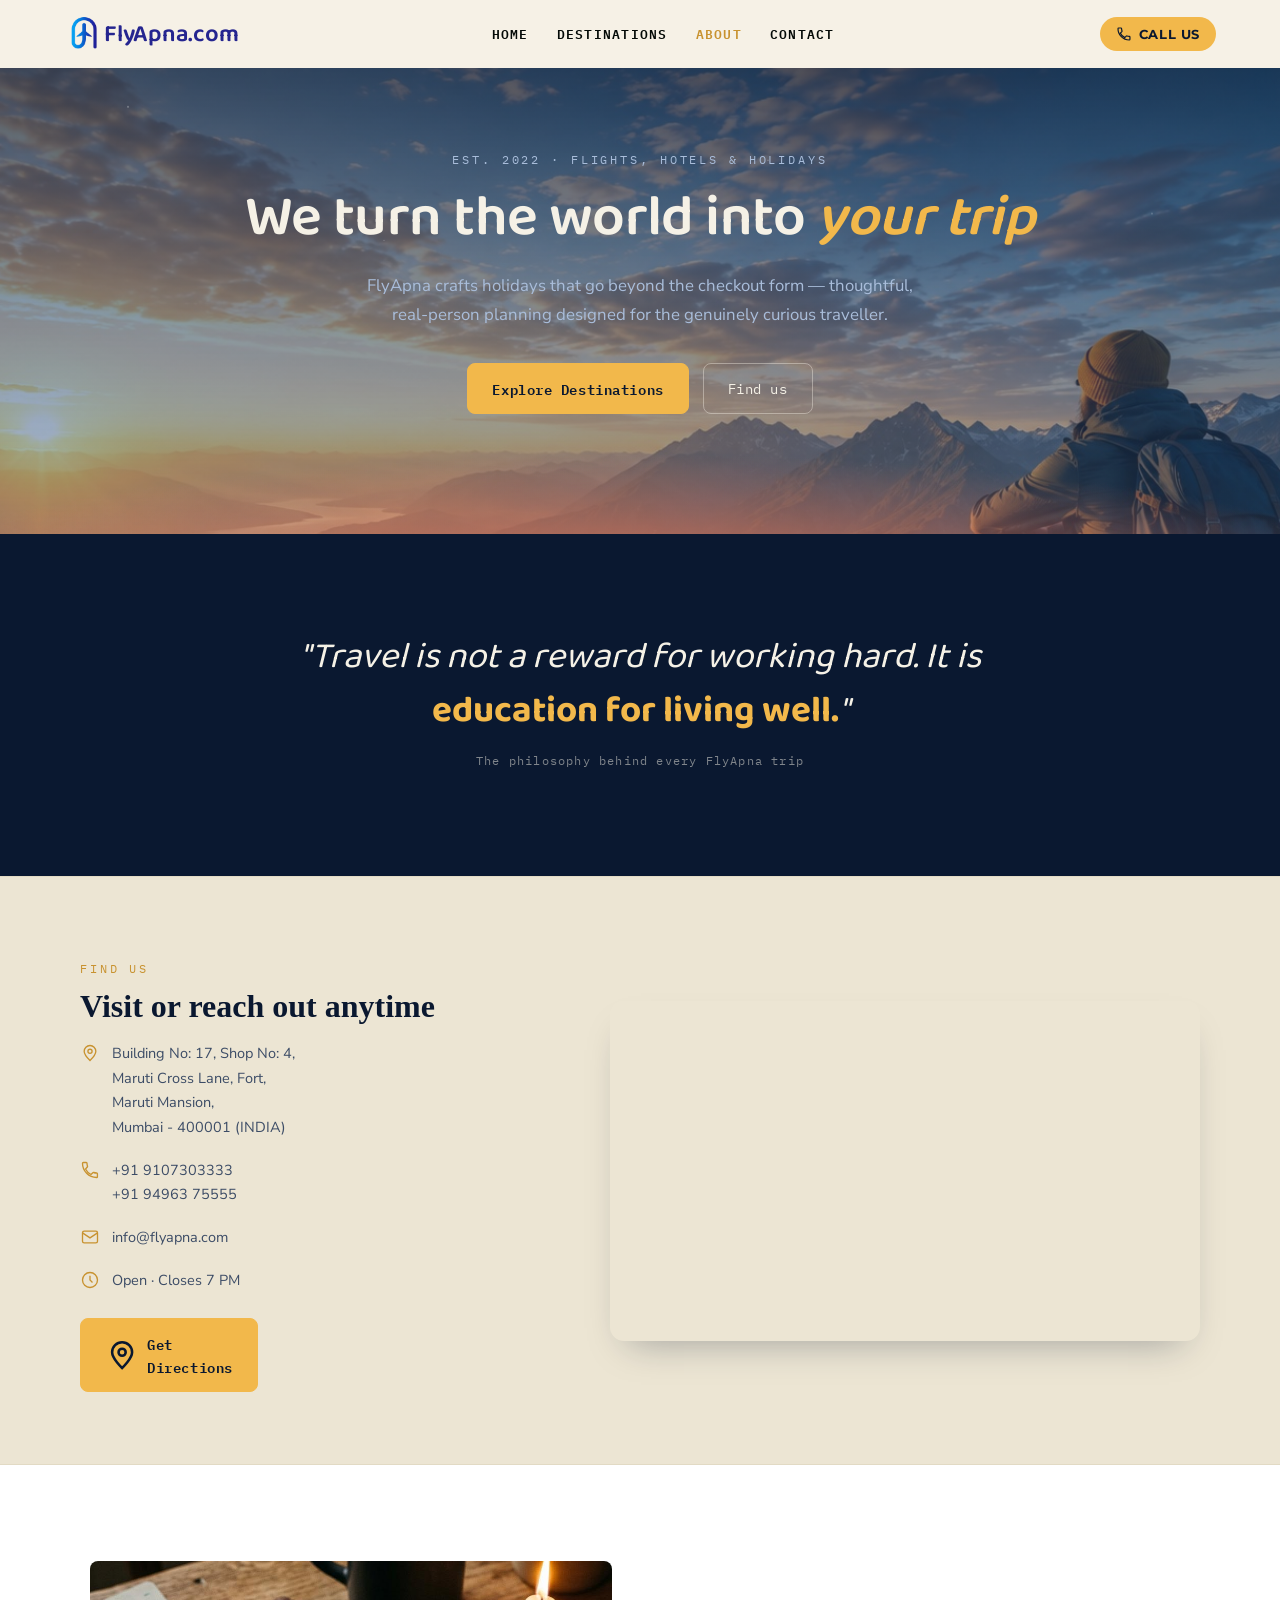
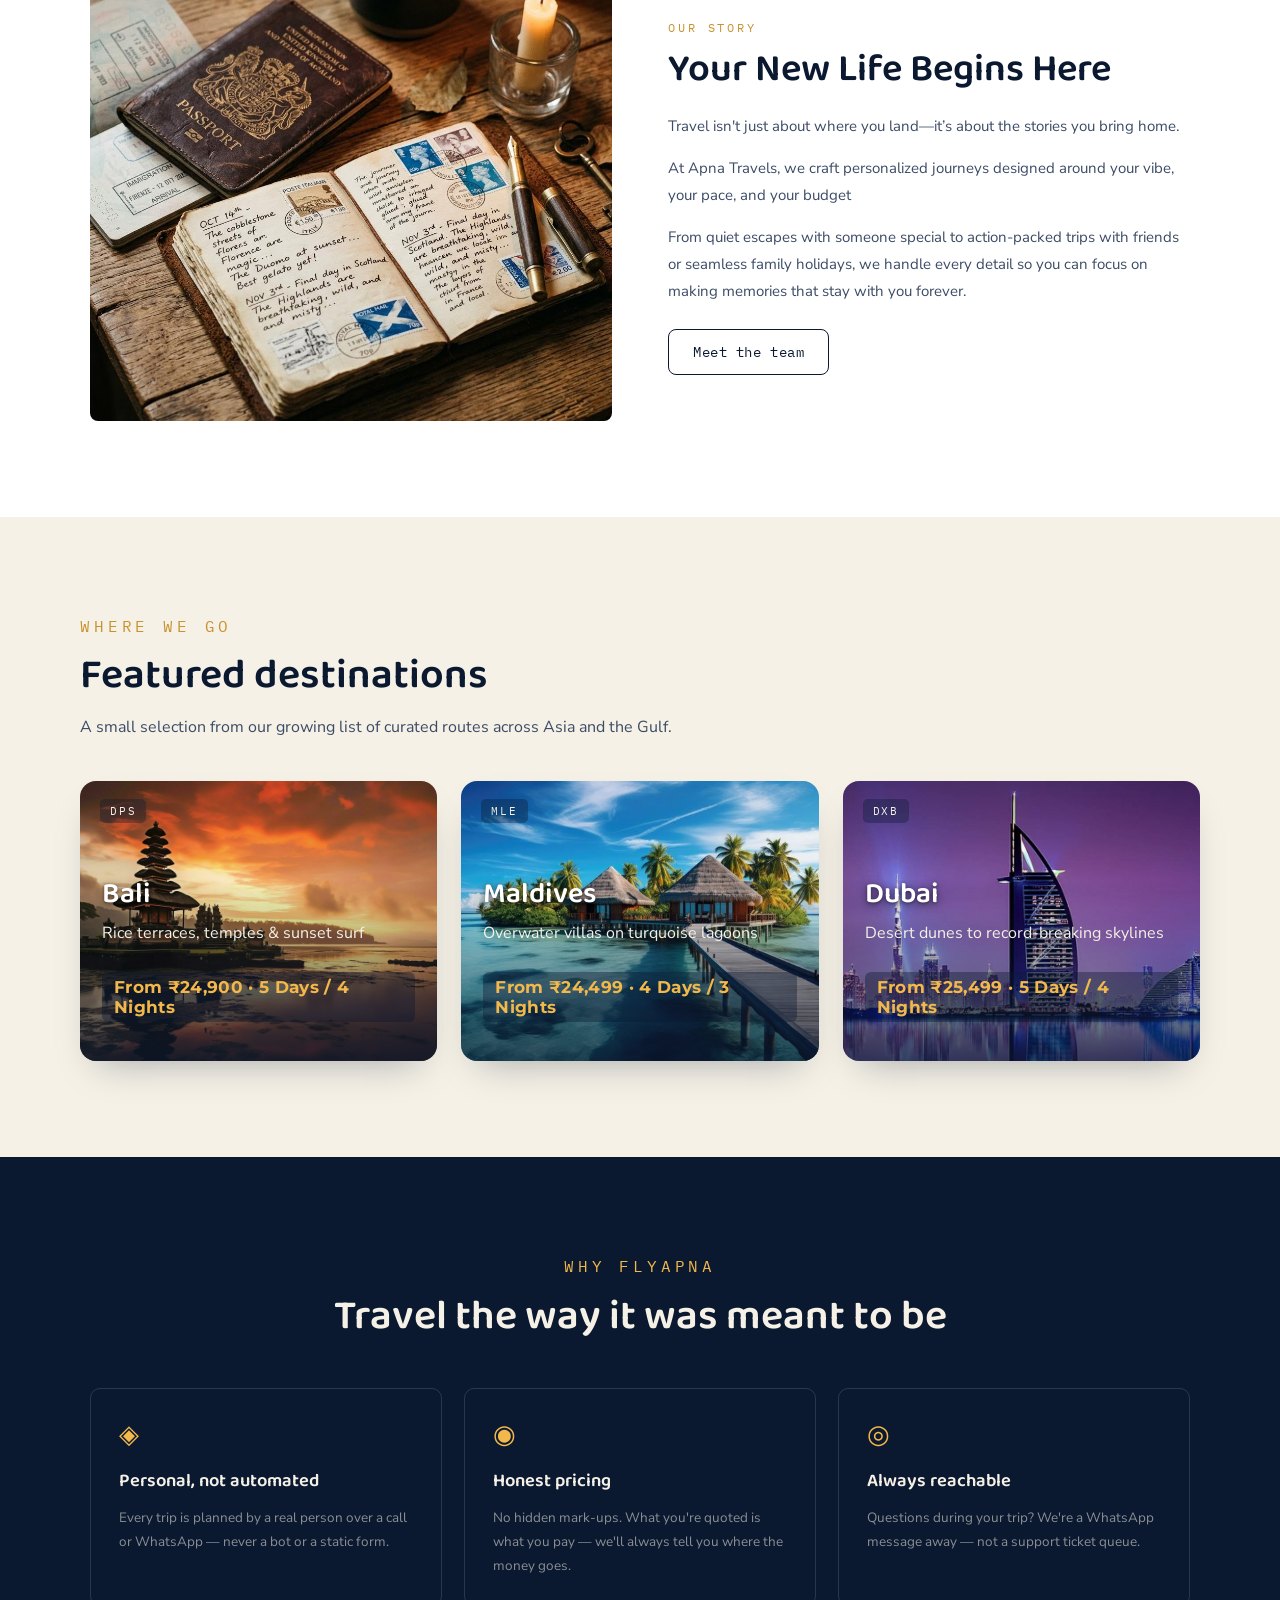
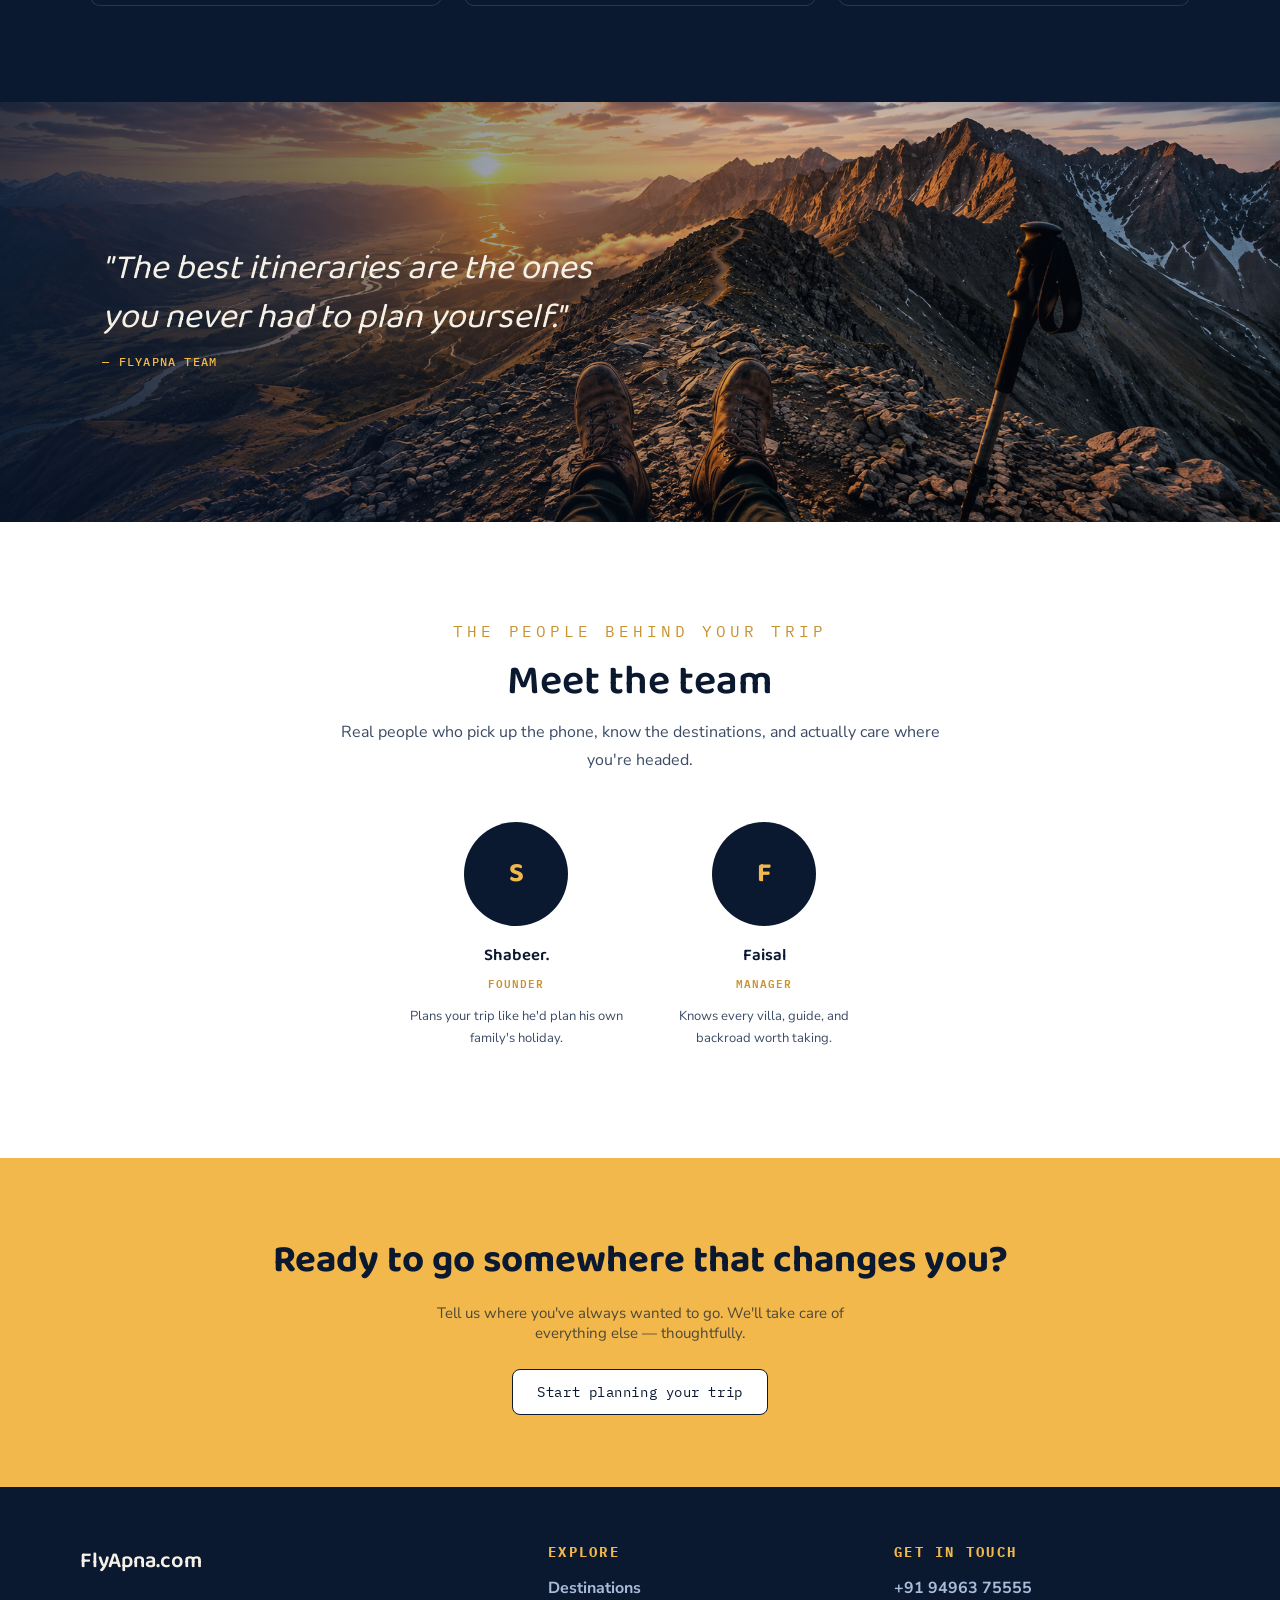
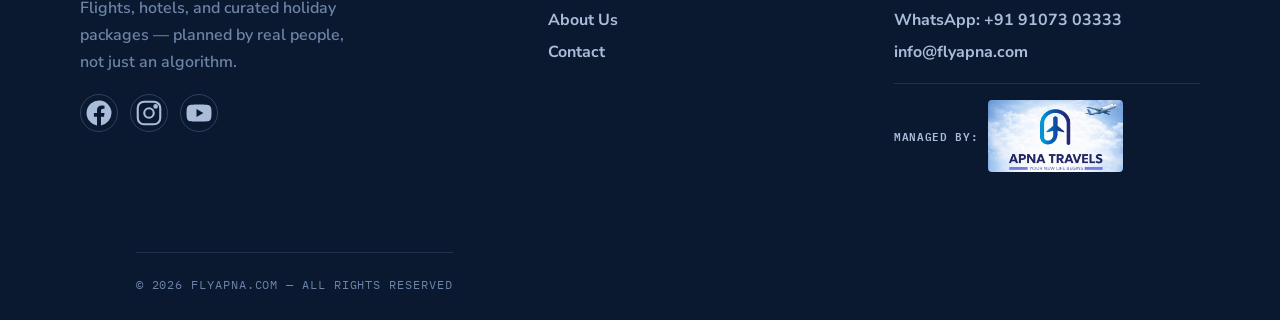
==== commit 17c4bc2a: "final 2" ====
--- a/about.html
+++ b/about.html
@@ -71,7 +71,7 @@
 
       <div class="location-strip__row">
         <svg viewBox="0 0 24 24" fill="none" stroke="currentColor" stroke-width="1.6"><path d="M6.6 10.8a15 15 0 0 0 6.6 6.6l2.2-2.2a1 1 0 0 1 1-.2 11 11 0 0 0 3.5.6 1 1 0 0 1 1 1V20a1 1 0 0 1-1 1A17 17 0 0 1 3 4a1 1 0 0 1 1-1h3.4a1 1 0 0 1 1 1 11 11 0 0 0 .6 3.5 1 1 0 0 1-.2 1z"/></svg>
-        <p><a href="tel:+919496375555">+91 9107303333</a><br><a href="tel:+919496375555">+91 94963 75555</a></p>
+        <p><a href="tel:+919107303333">+91 9107303333</a><br><a href="tel:+919496375555">+91 94963 75555</a></p>
         
       </div>
 
@@ -82,7 +82,7 @@
 
       <div class="location-strip__row">
         <svg viewBox="0 0 24 24" fill="none" stroke="currentColor" stroke-width="1.6"><circle cx="12" cy="12" r="9"/><path d="M12 7v5l3 3"/></svg>
-        <p>Open · Closes 6 PM</p>
+        <p>Open · Closes 7 PM</p>
       </div>
 
      <a href="https://www.google.com/maps/dir/?api=1&destination=APNA+TRAVELS+Apna+Holidays,+Shop+no+4,+JB+House,+Maruti+Cross+Ln,+Fort,+Mumbai" target="_blank" rel="noopener" class="btn btn-gold" style="margin-top:8px;">
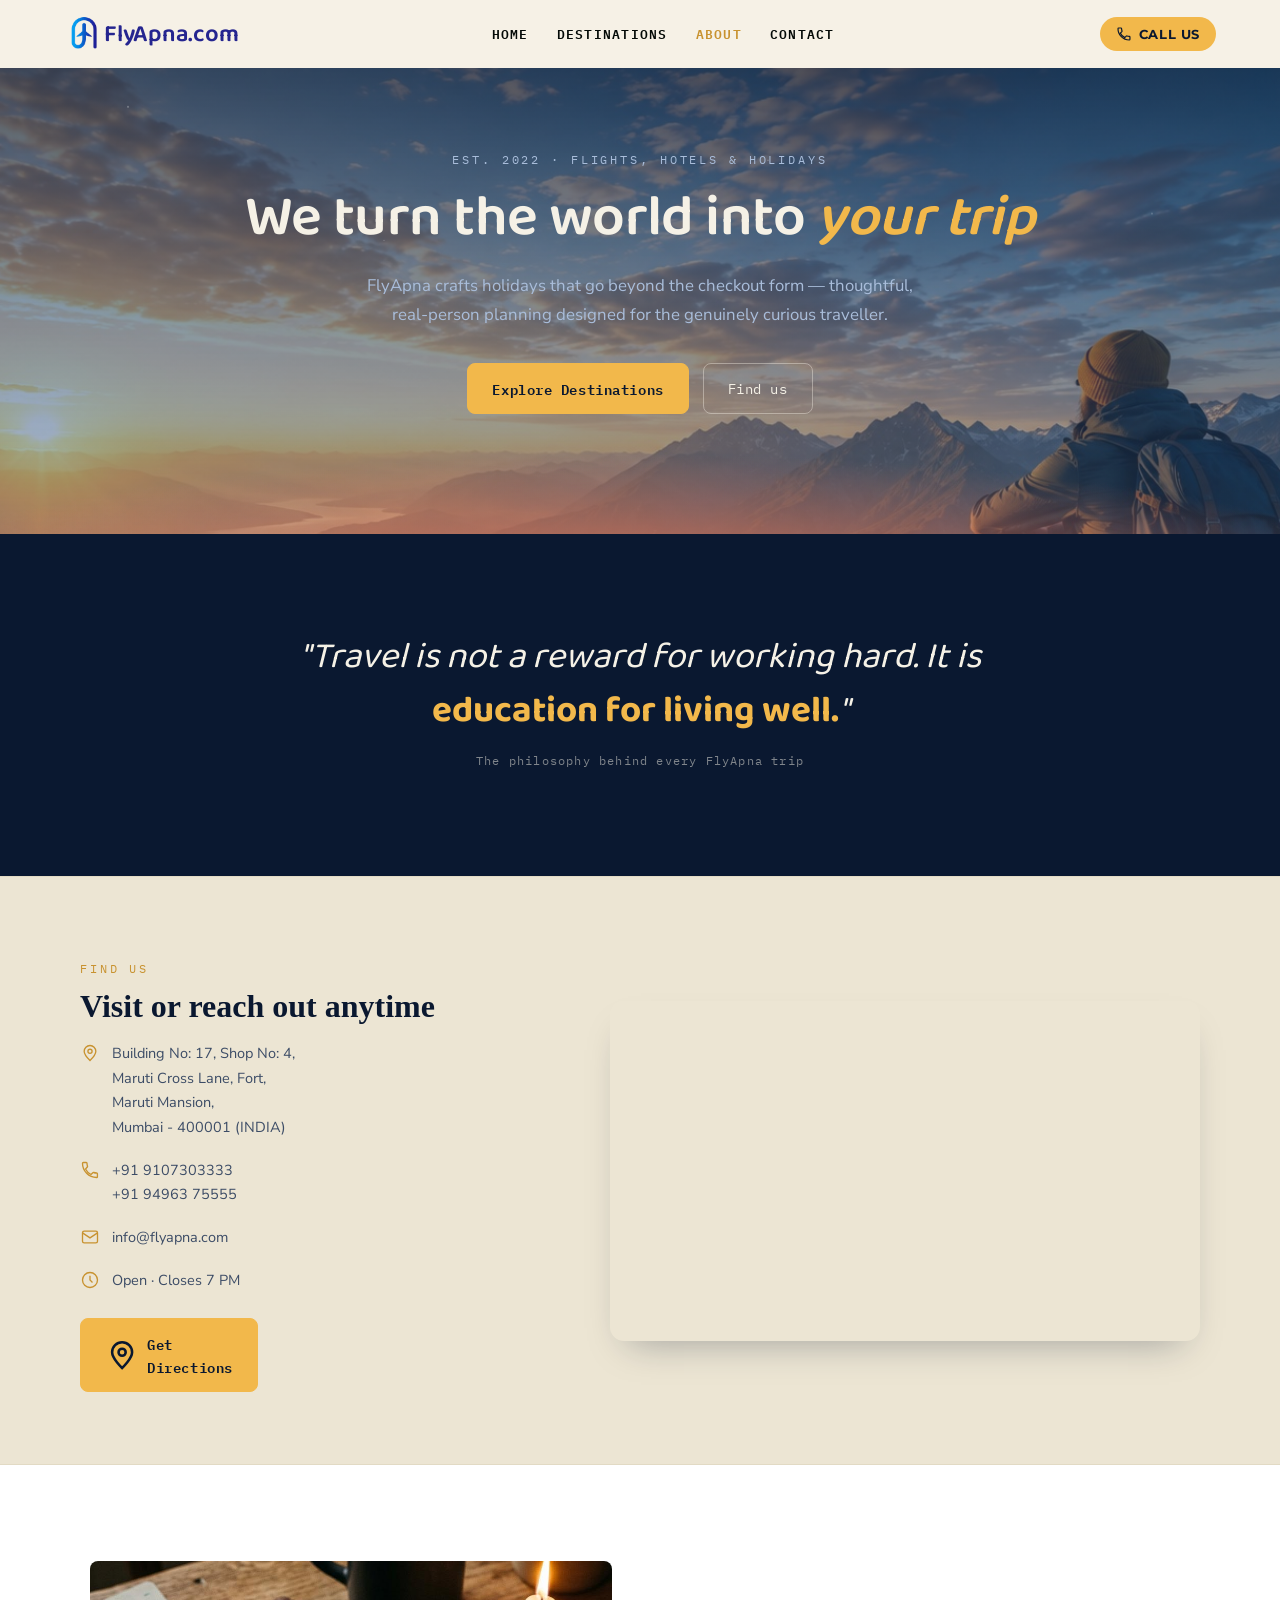
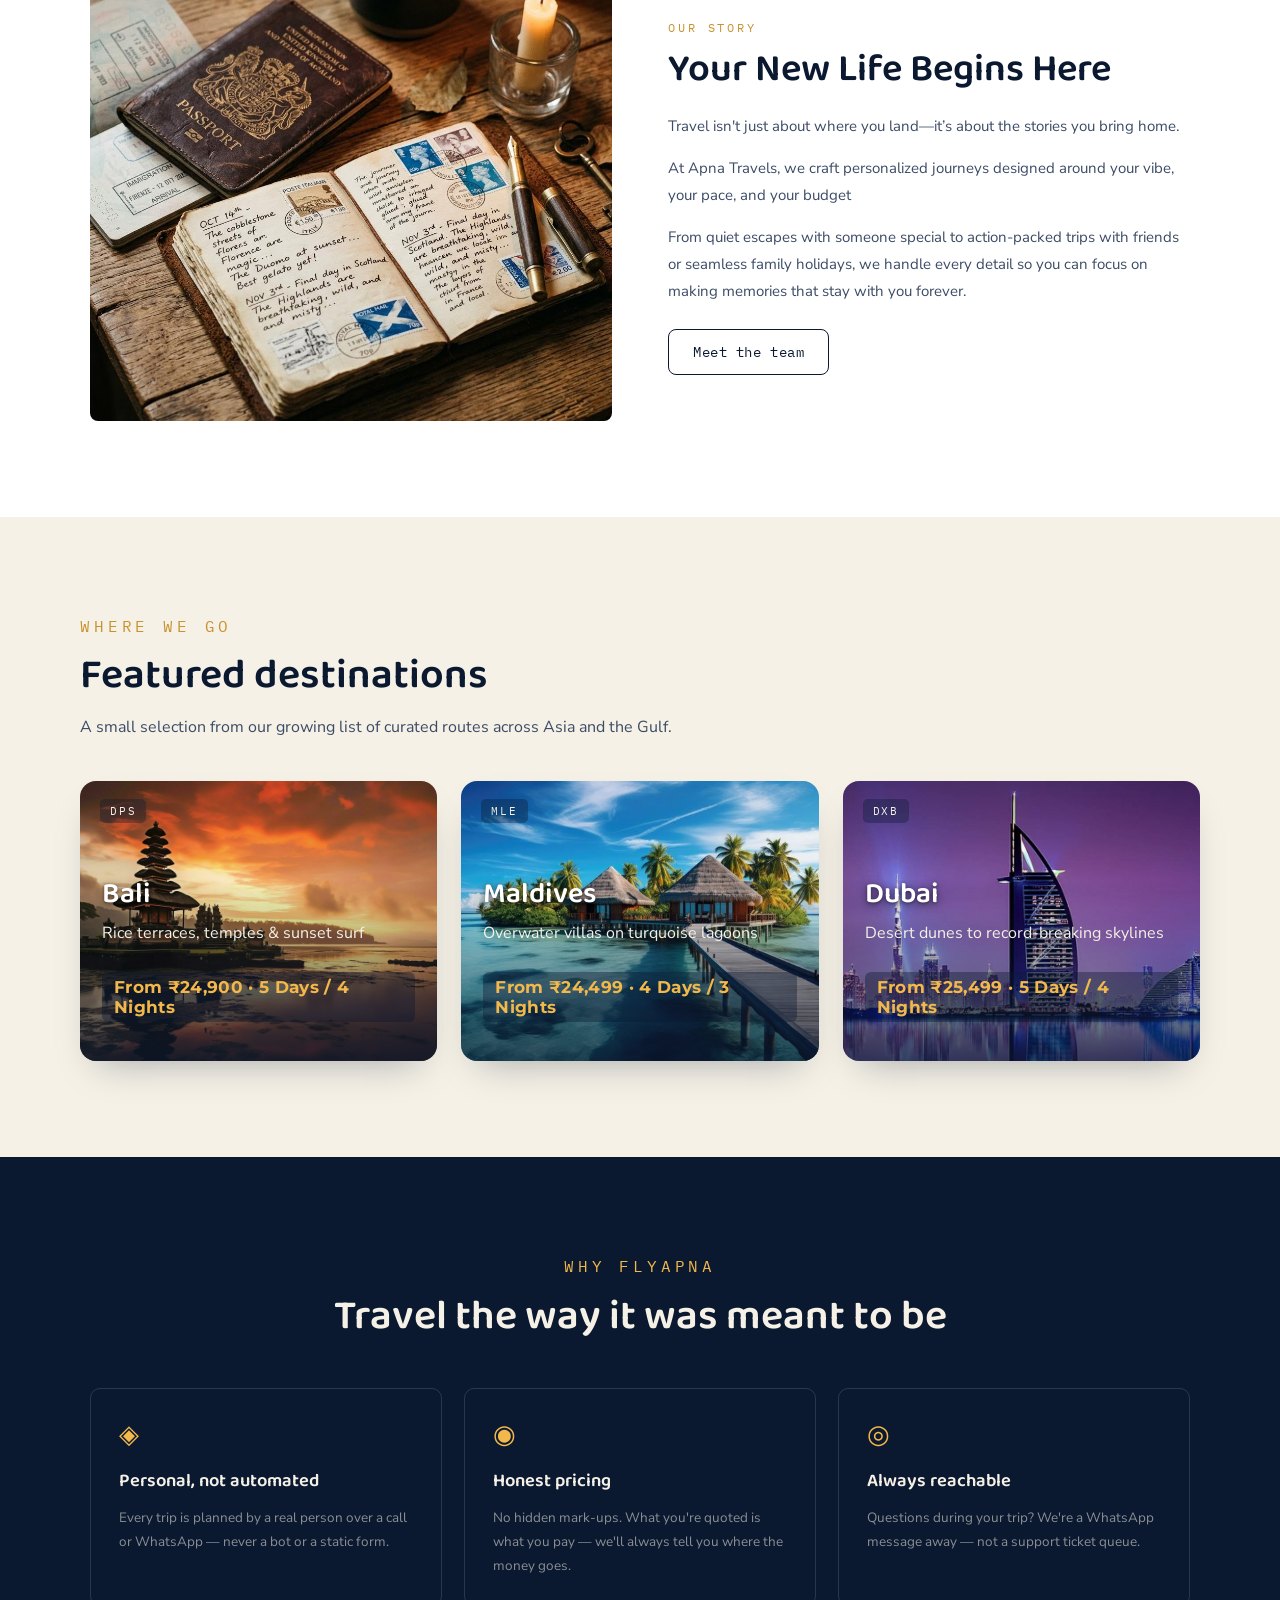
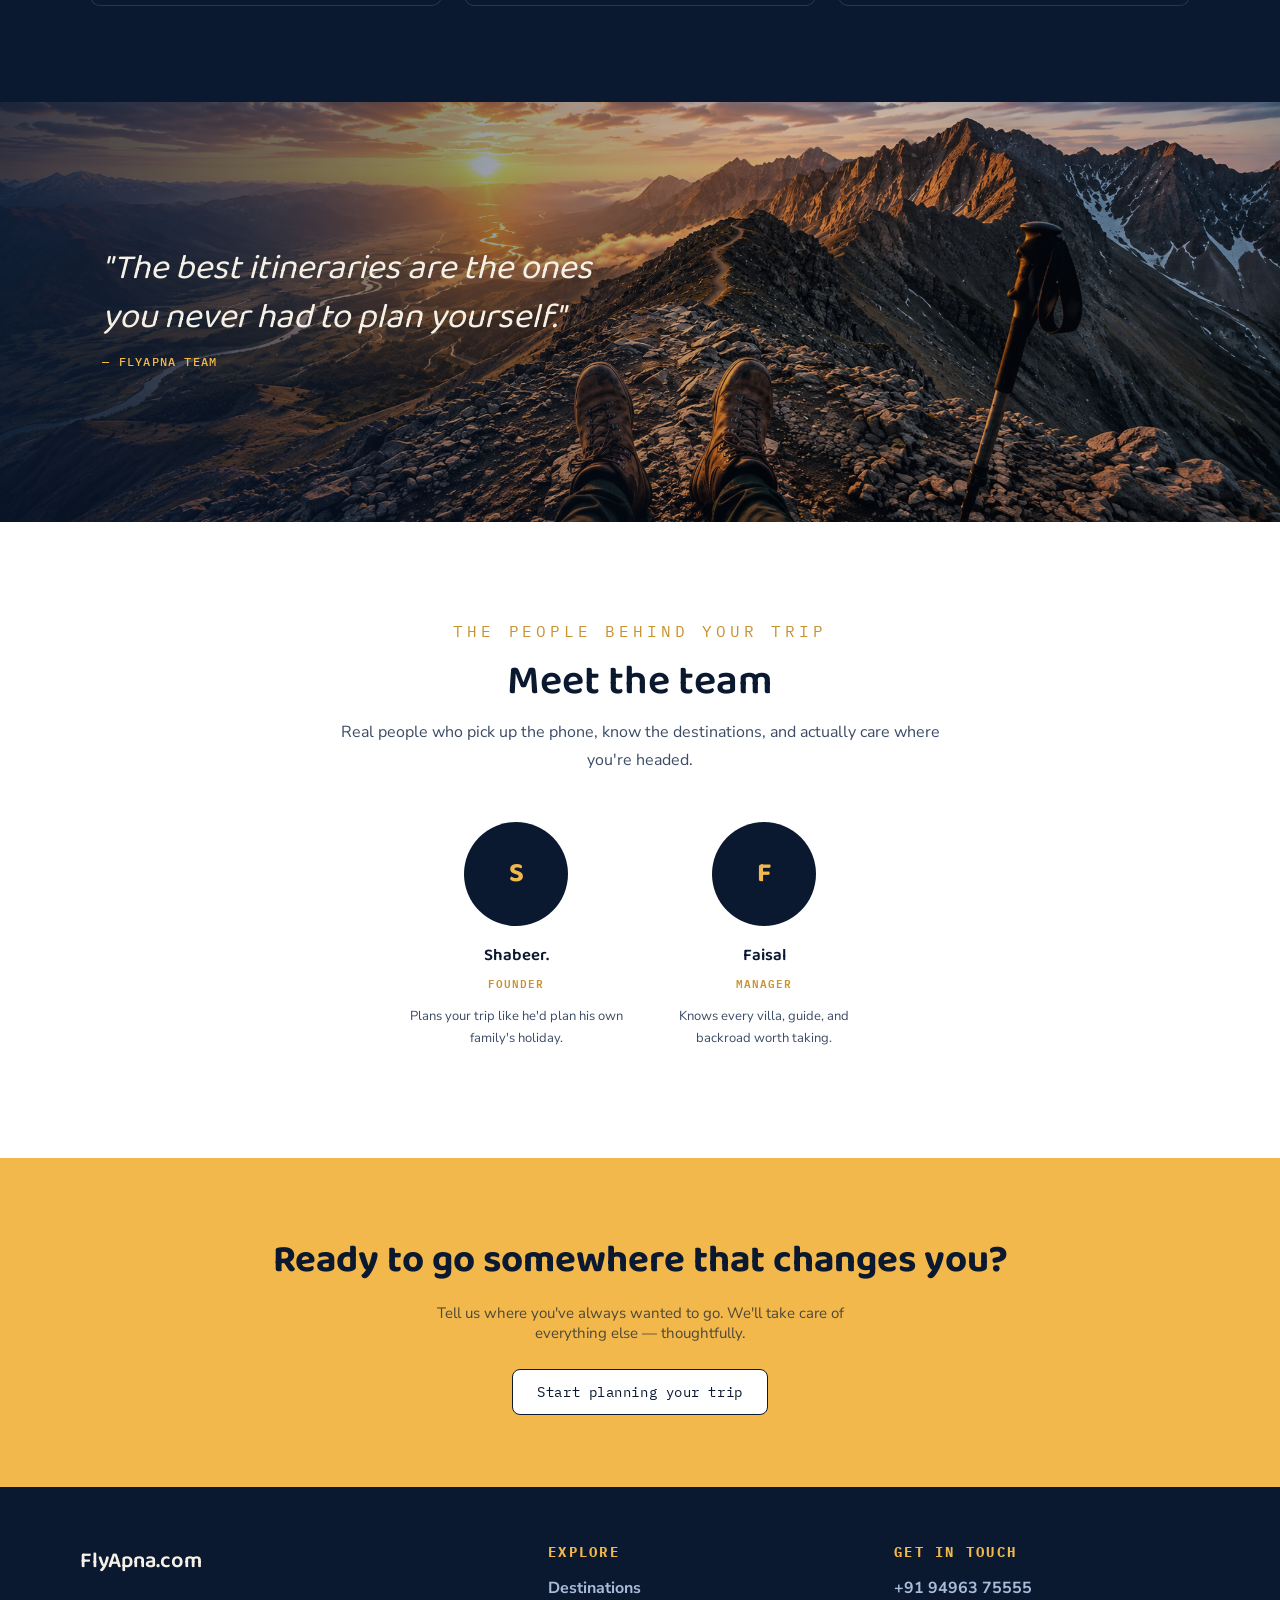
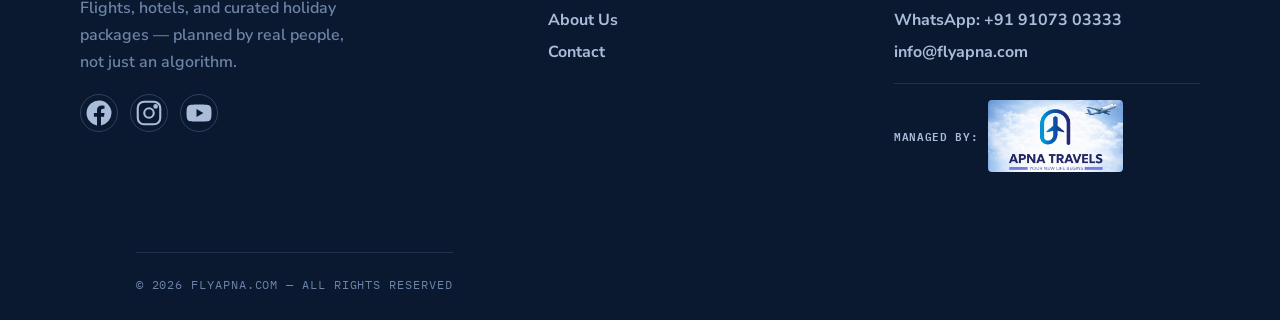
==== commit 16c0f500: "final-4" ====
--- a/about.html
+++ b/about.html
@@ -24,7 +24,7 @@
     <li><a href="about.html" class="active">About</a></li>
     <li><a href="contact.html">Contact</a></li>
   </ul>
-  <a href="tel:+919496375555" class="nav-call">
+  <a href="tel:+919107303333" class="nav-call" id="navCallBtn">
     <svg viewBox="0 0 24 24" fill="none" stroke="currentColor" stroke-width="1.8"><path d="M6.6 10.8a15 15 0 0 0 6.6 6.6l2.2-2.2a1 1 0 0 1 1-.2 11 11 0 0 0 3.5.6 1 1 0 0 1 1 1V20a1 1 0 0 1-1 1A17 17 0 0 1 3 4a1 1 0 0 1 1-1h3.4a1 1 0 0 1 1 1 11 11 0 0 0 .6 3.5 1 1 0 0 1-.2 1z"/></svg>
     <span>Call Us</span>
   </a>
--- a/styles.css
+++ b/styles.css
@@ -1797,4 +1797,221 @@
     height:38px;
     justify-content:center;
   }
+}
+
+/* ---------- Call number popup (desktop) ---------- */
+.call-popup{
+  position:absolute;
+  top:calc(100% + 10px);
+  right:0;
+  background:var(--sky-deep);
+  color:var(--paper);
+  padding:14px 18px;
+  border-radius:10px;
+  font-family:'Montserrat', sans-serif;
+  font-size:14px;
+  font-weight:600;
+  white-space:nowrap;
+  box-shadow:0 12px 28px -8px rgba(10,24,48,0.4);
+  opacity:0;
+  visibility:hidden;
+  transform:translateY(-6px);
+  transition:opacity 0.2s ease, transform 0.2s ease, visibility 0.2s ease;
+  z-index:200;
+}
+.call-popup.show{
+  opacity:1;
+  visibility:visible;
+  transform:translateY(0);
+}
+.call-popup a{
+  color:var(--gold);
+  text-decoration:none;
+}
+.call-popup a:hover{
+  text-decoration:underline;
+}
+.call-popup::before{
+  content:"";
+  position:absolute;
+  top:-6px;
+  right:16px;
+  width:12px; height:12px;
+  background:var(--sky-deep);
+  transform:rotate(45deg);
+}
+.nav-call{
+  position:relative;
+}
+
+.thankyou-state{
+  display:flex;
+  flex-direction:column;
+  align-items:center;
+  text-align:center;
+  padding:20px 0;
+}
+.thankyou-state__icon{
+  width:64px;
+  height:64px;
+  border-radius:50%;
+  background:var(--gold);
+  color:var(--sky-deep);
+  display:flex;
+  align-items:center;
+  justify-content:center;
+  margin:0 auto 20px;
+  flex-shrink:0;
+  animation:thankyouPop 0.5s cubic-bezier(.34,1.56,.64,1);
+}
+.thankyou-state__icon svg{
+  width:30px;
+  height:30px;
+  display:block;
+}
+.thankyou-state h2.contact-split__title{
+  margin:0 0 10px;
+  max-width:none;
+  text-align:center;
+}
+.thankyou-state__text{
+  font-size:15px;
+  line-height:1.7;
+  color:var(--ink-soft);
+  max-width:340px;
+  margin:0 auto;
+  text-align:center;
+}
+
+@keyframes thankyouPop{
+  0%{ transform:scale(0); opacity:0; }
+  60%{ transform:scale(1.15); opacity:1; }
+  100%{ transform:scale(1); }
+}
+
+@media (prefers-reduced-motion: reduce){
+  .thankyou-state__icon{ animation:none; }
+}
+
+
+
+
+
+/* hjghjh */
+
+.hero-cta-wrap{
+  position:relative;
+  z-index:20;
+  display:flex;
+  justify-content:center;
+  margin-top:0;
+  margin-bottom:0;
+  padding:0 20px;
+}
+.hero-cta-pill{
+  display:inline-flex;
+  align-items:center;
+  justify-content:center;
+  gap:10px;
+  background:linear-gradient(135deg, #fff 0%, #faf7ef 100%);
+  color:var(--ink);
+  font-family:'Montserrat', sans-serif;
+  font-weight:700;
+  font-size:16px;
+  letter-spacing:0.01em;
+  text-decoration:none;
+  padding:20px 48px;
+  border-radius:999px;
+  box-shadow:
+    0 0 0 2px var(--gold),
+    0 20px 40px -12px rgba(10,24,48,0.45),
+    0 0 0 6px rgba(242,184,75,0.12);
+  transition:transform 0.25s cubic-bezier(.34,1.56,.64,1), box-shadow 0.3s ease, background 0.3s ease;
+  position:relative;
+  top:-67px;
+  animation:pillPulse 2.8s ease-in-out infinite;
+}
+.hero-cta-pill:hover{
+  background:linear-gradient(135deg, var(--gold) 0%, var(--gold-deep) 100%);
+  color:#fff;
+  transform:translateY(-3px) scale(1.02);
+  box-shadow:
+    0 0 0 2px var(--gold-deep),
+    0 26px 50px -10px rgba(10,24,48,0.55),
+    0 0 0 8px rgba(242,184,75,0.18);
+  animation:none;
+}
+.hero-cta-pill__arrow{
+  display:flex;
+  align-items:center;
+  justify-content:center;
+  width:26px;
+  height:26px;
+  border-radius:50%;
+  background:var(--sky-deep);
+  color:var(--paper);
+  flex:none;
+  transition:transform 0.25s ease, background 0.25s ease;
+}
+.hero-cta-pill:hover .hero-cta-pill__arrow{
+  background:var(--sky-deep);
+  transform:translateX(3px);
+}
+.hero-cta-pill__arrow svg{
+  width:13px;
+  height:13px;
+}
+
+@keyframes pillPulse{
+  0%, 100%{
+    box-shadow:
+      0 0 0 2px var(--gold),
+      0 20px 40px -12px rgba(10,24,48,0.45),
+      0 0 0 6px rgba(242,184,75,0.12);
+  }
+  50%{
+    box-shadow:
+      0 0 0 2px var(--gold),
+      0 20px 40px -12px rgba(10,24,48,0.45),
+      0 0 0 10px rgba(242,184,75,0.04);
+  }
+}
+
+@media (prefers-reduced-motion: reduce){
+  .hero-cta-pill{ animation:none; }
+}
+
+@media (max-width:600px){
+  .hero-cta-pill{
+    padding:18px 40px;
+    font-size:16px;
+    font-weight:600;
+    animation:none;
+  }
+}
+
+.hero-cta-pill__text{
+  white-space:nowrap;
+}
+.hero-cta-pill__text::after{
+  content:"";
+  display:inline-block;
+  width:2px;
+  height:1em;
+  background:currentColor;
+  margin-left:2px;
+  vertical-align:-2px;
+  animation:cursorBlink 0.8s step-end infinite;
+}
+.hero-cta-pill__text.done::after{
+  animation:cursorBlink 0.8s step-end infinite;
+}
+
+@keyframes cursorBlink{
+  0%, 50%{ opacity:1; }
+  51%, 100%{ opacity:0; }
+}
+
+@media (prefers-reduced-motion: reduce){
+  .hero-cta-pill__text::after{ display:none; }
 }
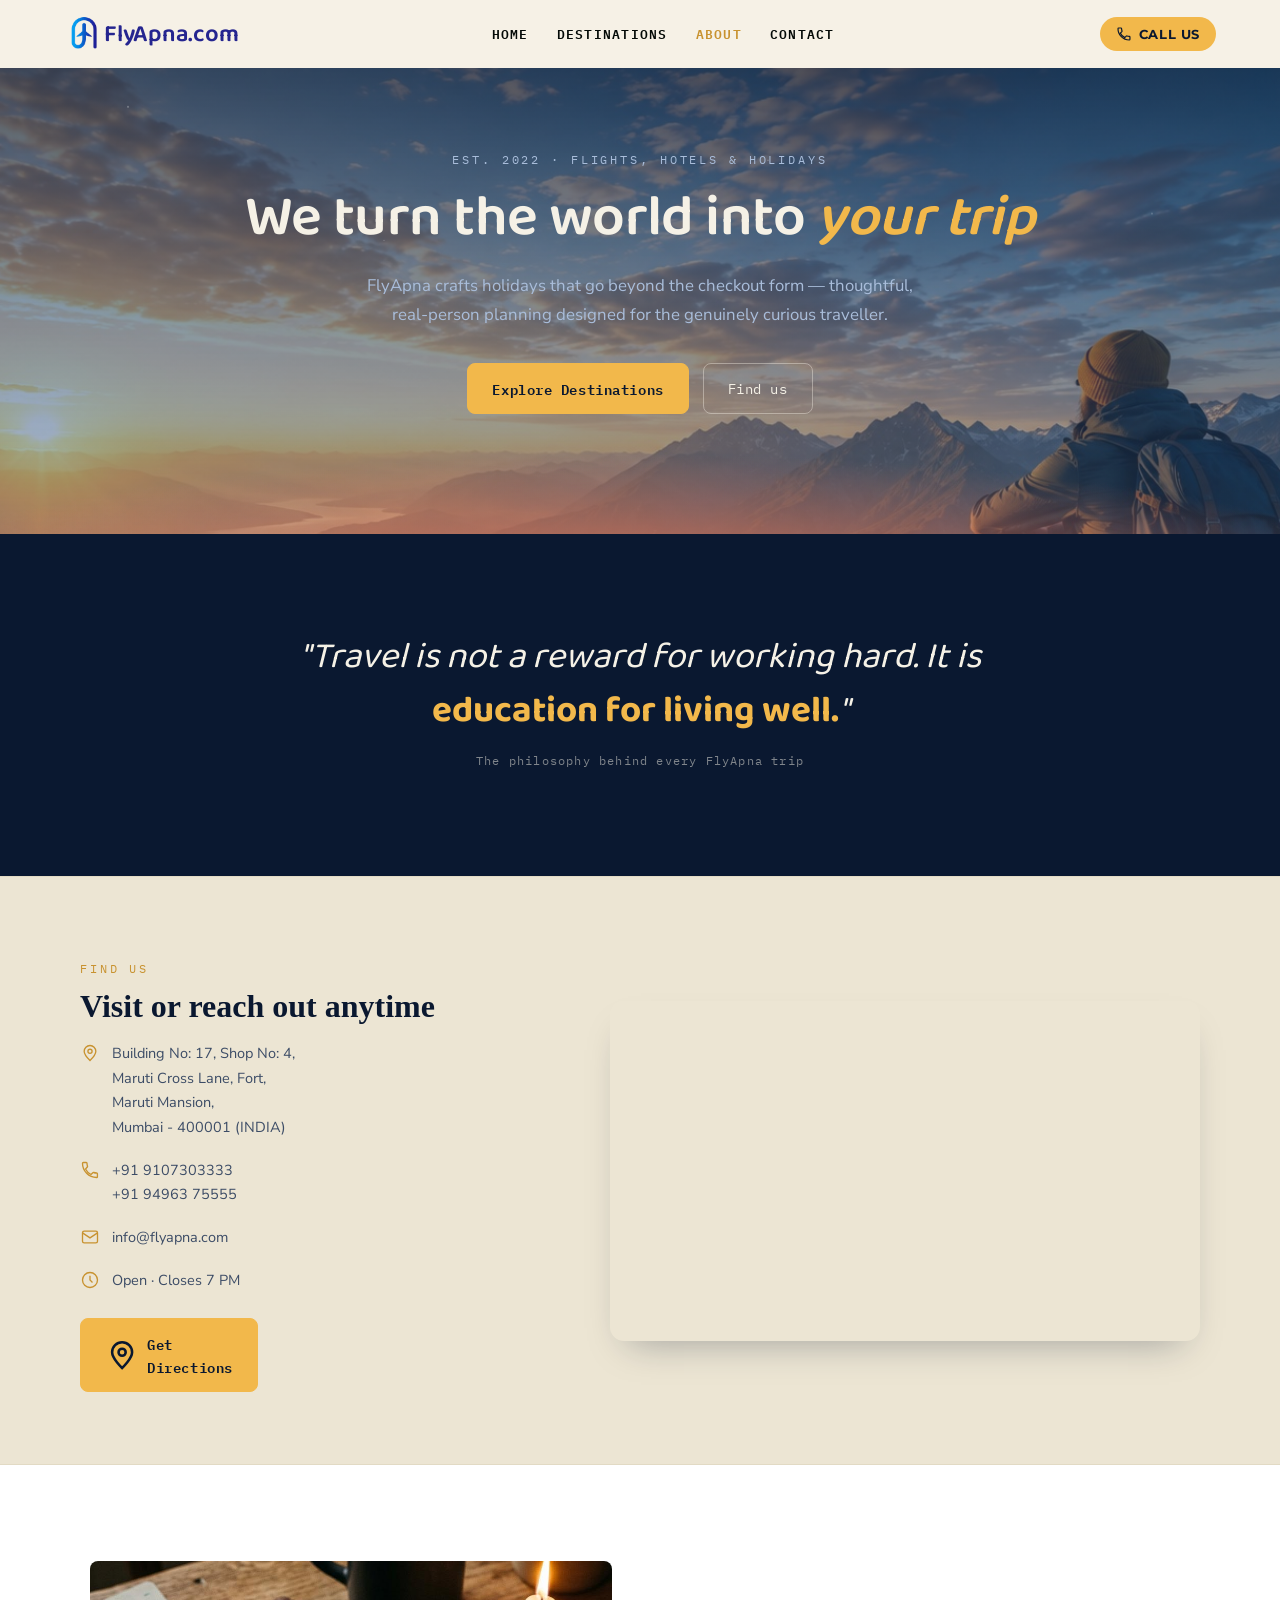
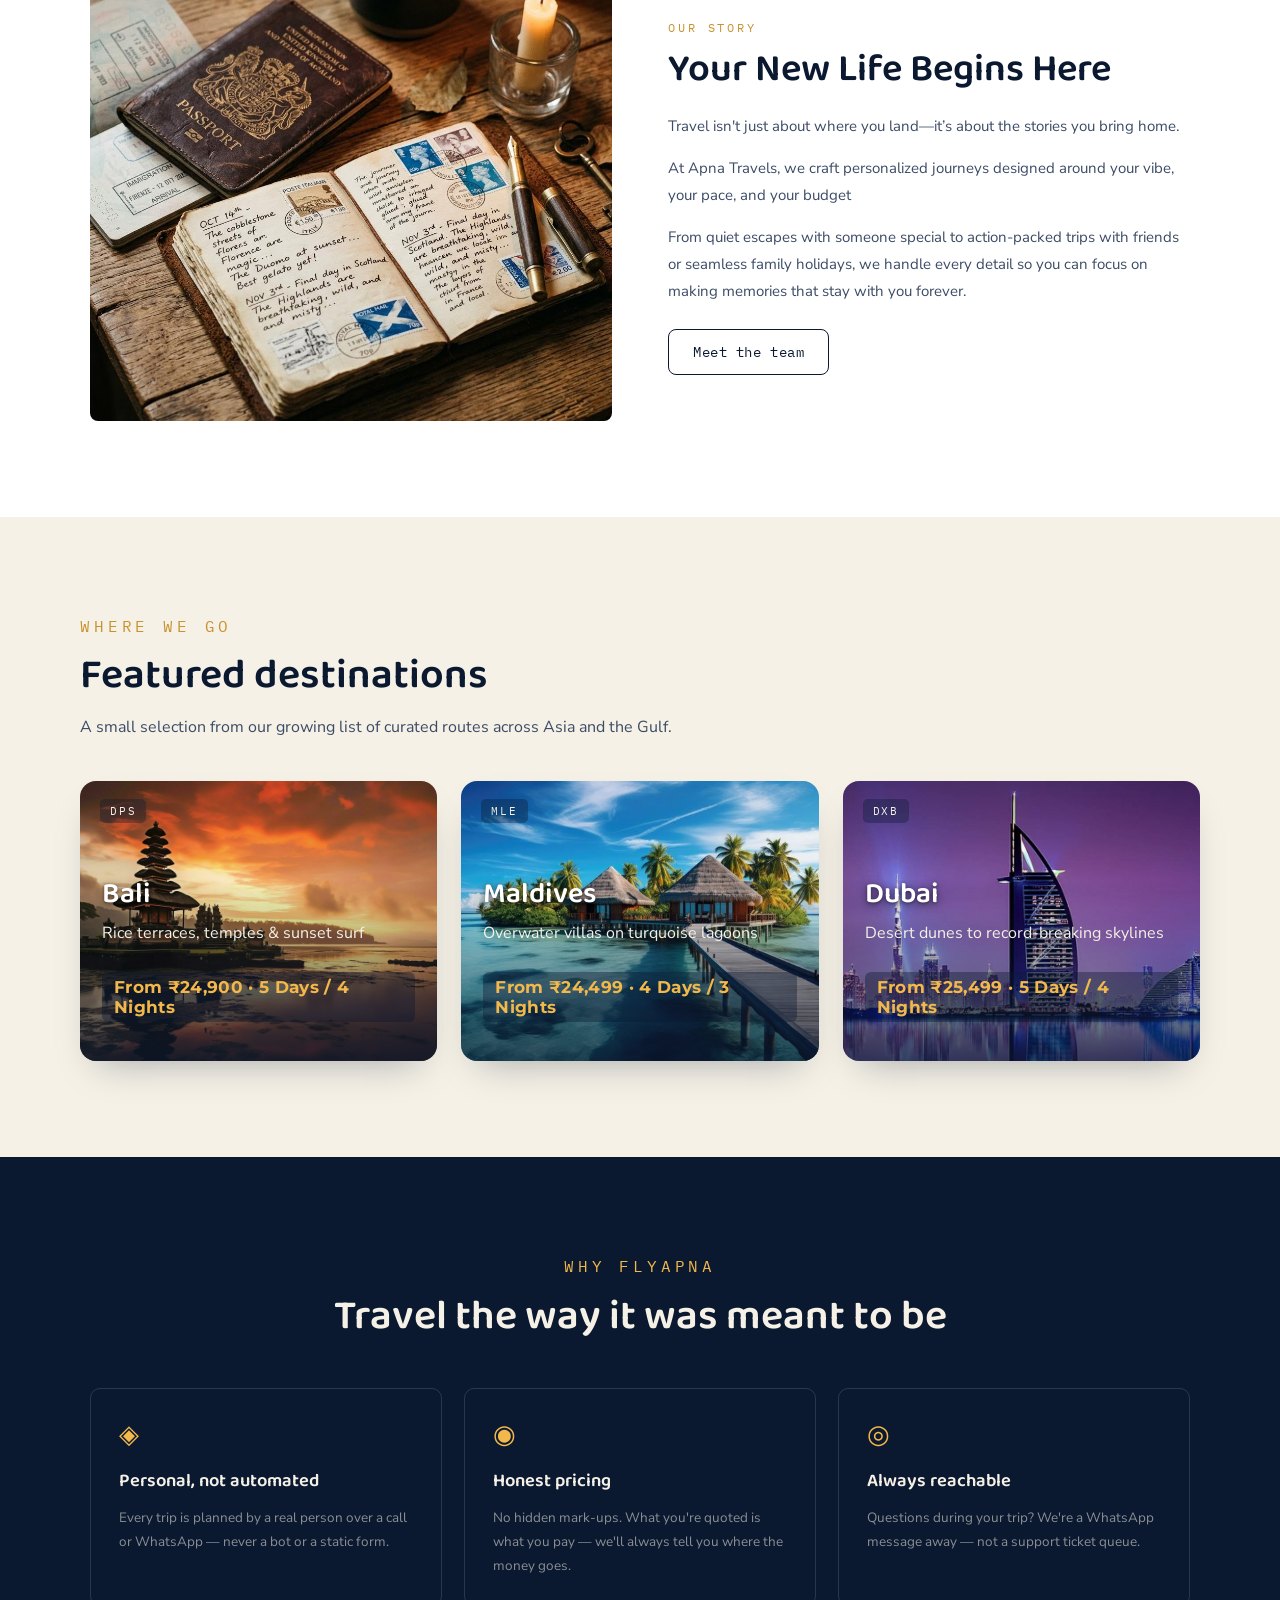
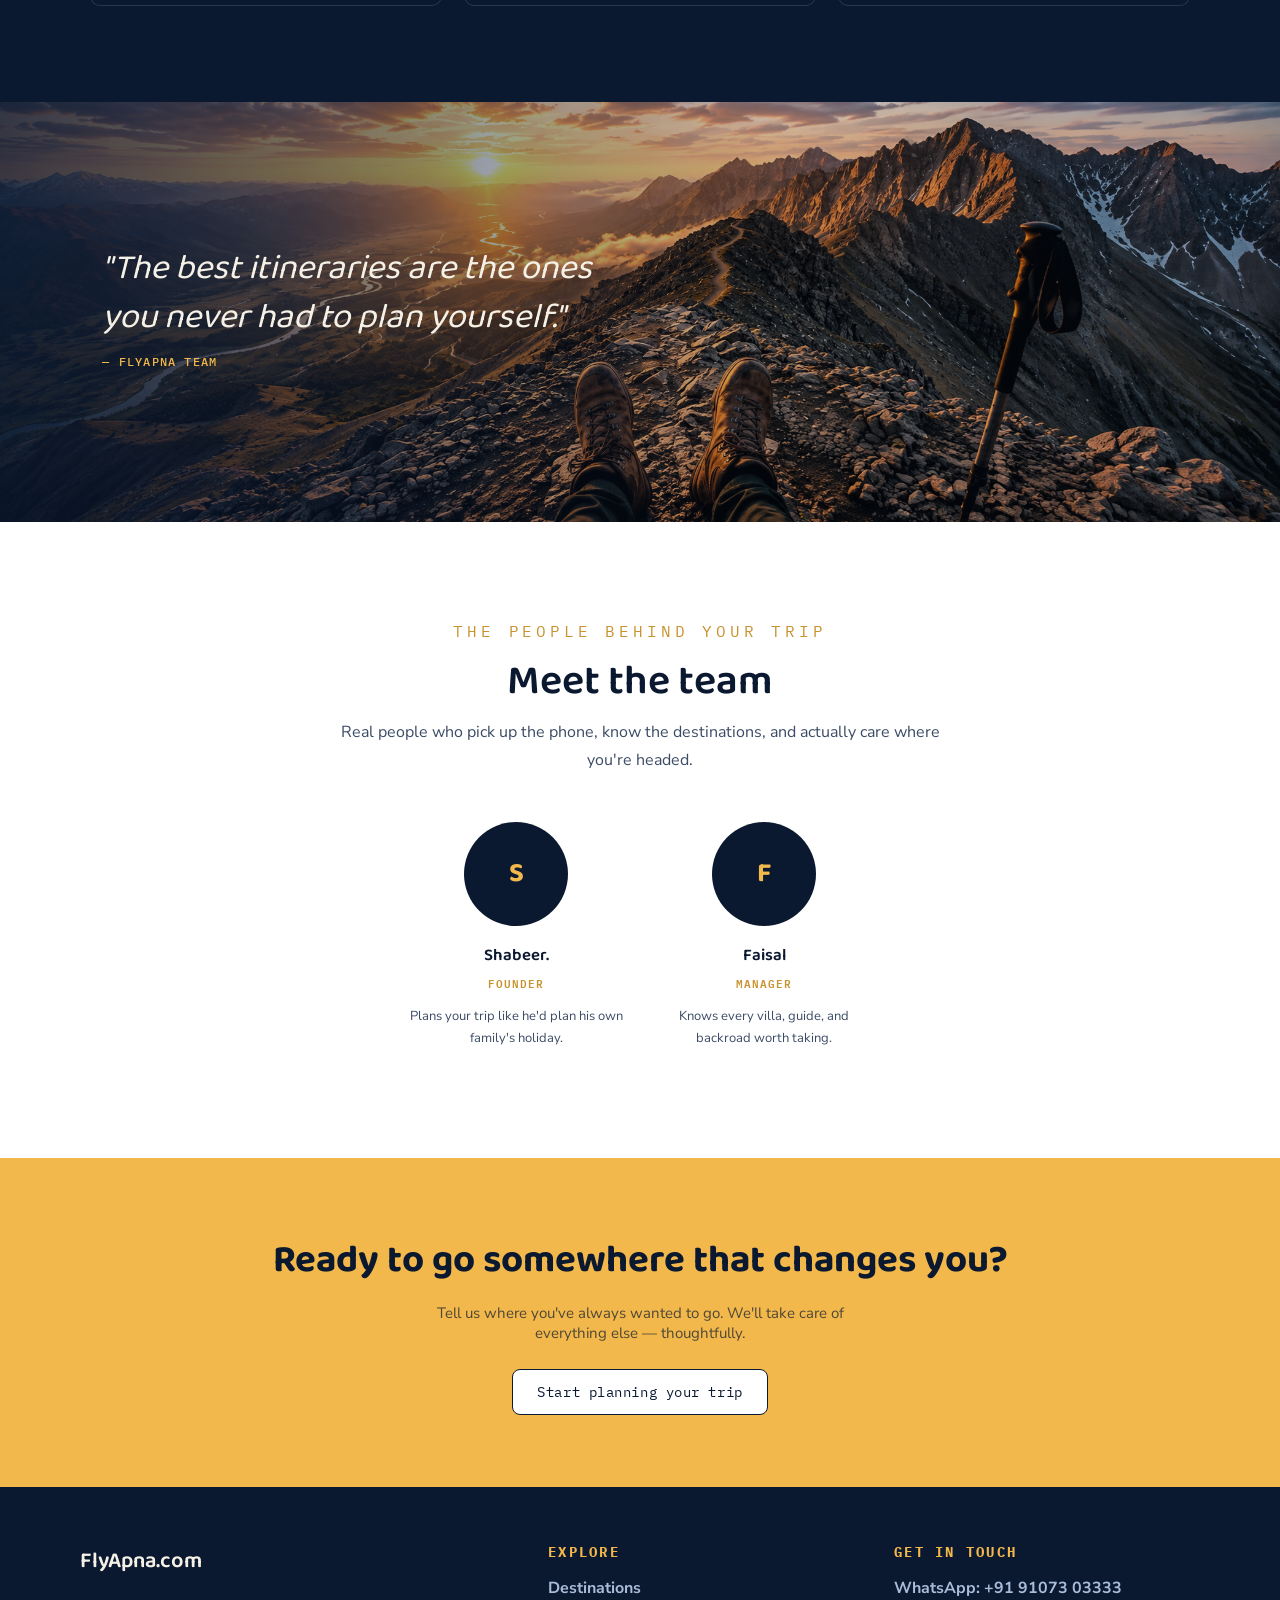
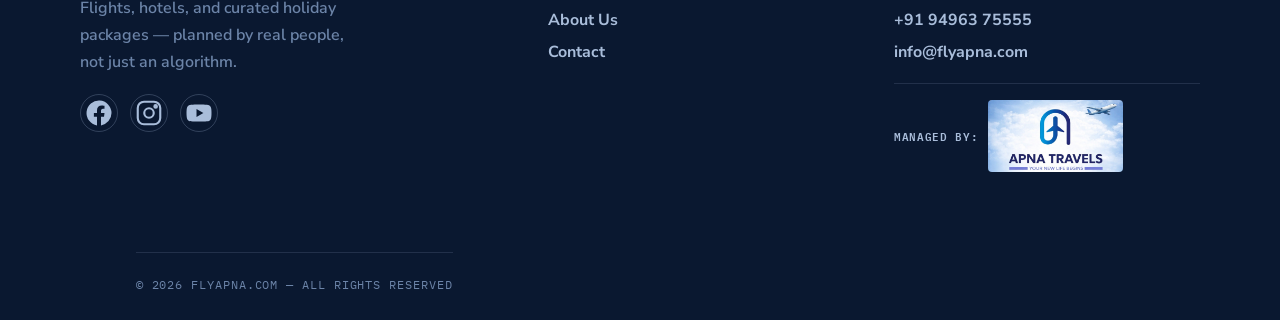
==== commit df095b20: "number on footer swaped" ====
--- a/about.html
+++ b/about.html
@@ -253,8 +253,9 @@
     <div class="footer-col">
   <h4>Get in touch</h4>
   <ul>
+        <li><a href="https://wa.me/919107303333?text=Hi!%20I'd%20like%20to%20know%20more%20about%20FlyApna%20holiday%20packages.">WhatsApp: +91 91073 03333</a></li>
+
     <li><a href="tel:+919496375555">+91 94963 75555</a></li>
-    <li><a href="https://wa.me/919107303333?text=Hi!%20I'd%20like%20to%20know%20more%20about%20FlyApna%20holiday%20packages.">WhatsApp: +91 91073 03333</a></li>
     <li><a href="mailto:info@flyapna.com">info@flyapna.com</a></li>
   </ul>
   <div class="footer-managed">
--- a/styles.css
+++ b/styles.css
@@ -36,6 +36,14 @@
   letter-spacing:0.24em;
   text-transform:uppercase;
 }
+
+
+
+/* Prevent iOS Safari auto-zoom on form focus */
+input, select, textarea{
+  font-size:16px;
+}
+
 
 /* ---------- Navbar ---------- */
 .navbar{
@@ -514,7 +522,7 @@
 .form-field input, .form-field select, .form-field textarea{
   width:100%; padding:13px 14px; border-radius:8px;
   border:1px solid var(--line); background:#fff; color:var(--ink);
-  font-family:'Nunito Sans', sans-serif; font-size:14.5px;
+  font-family:'Nunito Sans', sans-serif; font-size:16px;
 }
 .form-field textarea{ min-height:110px; resize:vertical; }
 .form-field input:focus, .form-field select:focus, .form-field textarea:focus{
@@ -1032,7 +1040,7 @@
   outline:none;
   width:100%;
   font-family:'Nunito Sans', sans-serif;
-  font-size:15px;
+  font-size:16px;
   color:var(--ink);
   background:transparent;
 }
@@ -1661,7 +1669,6 @@
   margin-top:2px;
 }
 
-
 /* ---------- Page loader ---------- */
 .page-loader{
   position:fixed;
@@ -1671,6 +1678,7 @@
   display:flex;
   align-items:center;
   justify-content:center;
+  overflow:hidden;
   transition:opacity 0.6s ease, visibility 0.6s ease;
 }
 .page-loader.hidden{
@@ -1678,7 +1686,72 @@
   visibility:hidden;
   pointer-events:none;
 }
+
+/* ---------- Sky layer: clouds + flying plane ---------- */
+.page-loader__sky{
+  position:absolute;
+  inset:0;
+  overflow:hidden;
+  pointer-events:none;
+}
+.page-loader__cloud{
+  position:absolute;
+  background:#fff;
+  border-radius:50%;
+  opacity:0.55;
+}
+.page-loader__cloud::before,
+.page-loader__cloud::after{
+  content:"";
+  position:absolute;
+  background:#fff;
+  border-radius:50%;
+}
+.page-loader__cloud--1{
+  width:70px; height:26px;
+  top:18%;
+  left:-100px;
+  animation:cloudDrift 9s linear infinite;
+}
+.page-loader__cloud--1::before{ width:38px; height:38px; top:-18px; left:8px; }
+.page-loader__cloud--1::after{ width:28px; height:28px; top:-12px; left:34px; }
+
+.page-loader__cloud--2{
+  width:90px; height:32px;
+  top:68%;
+  left:-140px;
+  animation:cloudDrift 13s linear infinite;
+  animation-delay:-4s;
+  opacity:0.4;
+}
+.page-loader__cloud--2::before{ width:46px; height:46px; top:-22px; left:10px; }
+.page-loader__cloud--2::after{ width:34px; height:34px; top:-14px; left:44px; }
+
+.page-loader__cloud--3{
+  width:55px; height:20px;
+  top:32%;
+  left:-80px;
+  animation:cloudDrift 7s linear infinite;
+  animation-delay:-2s;
+  opacity:0.35;
+}
+.page-loader__cloud--3::before{ width:28px; height:28px; top:-13px; left:6px; }
+.page-loader__cloud--3::after{ width:20px; height:20px; top:-9px; left:24px; }
+
+@keyframes cloudDrift{
+  from{ transform:translateX(0); }
+  to{ transform:translateX(calc(100vw + 200px)); }
+}
+
+
+
+
+
+
+/* ---------- Logo / text / progress bar ---------- */
 .page-loader__inner{
+  position:relative;
+  z-index:1;
   display:flex;
   flex-direction:column;
   align-items:center;
@@ -1703,7 +1776,7 @@
 .page-loader__bar{
   width:160px;
   height:3px;
-  background:white;
+  background:#fff;
   border-radius:99px;
   overflow:hidden;
   margin-top:4px;
@@ -1728,8 +1801,8 @@
 @media (prefers-reduced-motion: reduce){
   .page-loader__logo{ animation:none; }
   .page-loader__bar-fill{ animation:none; width:100%; }
-}
-
+  .page-loader__plane, .page-loader__cloud, .page-loader__plane-trail::before{ animation:none; }
+}
 
 /* ---------- Sticky navbar that turns white on scroll — homepage only ---------- */
 .navbar-home-sticky{
@@ -1897,7 +1970,7 @@
 
 
 
-/* hjghjh */
+/* "Book your trip now" animation */
 
 .hero-cta-wrap{
   position:relative;
@@ -2014,4 +2087,39 @@
 
 @media (prefers-reduced-motion: reduce){
   .hero-cta-pill__text::after{ display:none; }
+}
+
+/* ---------- Testimonial carousel ---------- */
+.testimonial-carousel-wrap{
+  position:relative;
+  overflow:hidden;
+  margin-top:48px;
+}
+.testimonial-carousel-track{
+  display:flex;
+  transition:transform 0.75s cubic-bezier(.22,1,.36,1);
+  will-change:transform;
+}
+.testimonial-page{
+  flex:0 0 100%;
+  padding:2px;
+}
+
+.testimonial-dots{
+  display:flex;
+  justify-content:center;
+  gap:8px;
+  margin-top:28px;
+}
+.testimonial-dot{
+  width:7px; height:7px;
+  border-radius:50%;
+  background:var(--line);
+  cursor:pointer;
+  transition:background 0.35s ease, transform 0.35s cubic-bezier(.34,1.56,.64,1), width 0.35s ease;
+}
+.testimonial-dot.active{
+  background:var(--gold-deep);
+  width:20px;
+  border-radius:4px;
 }
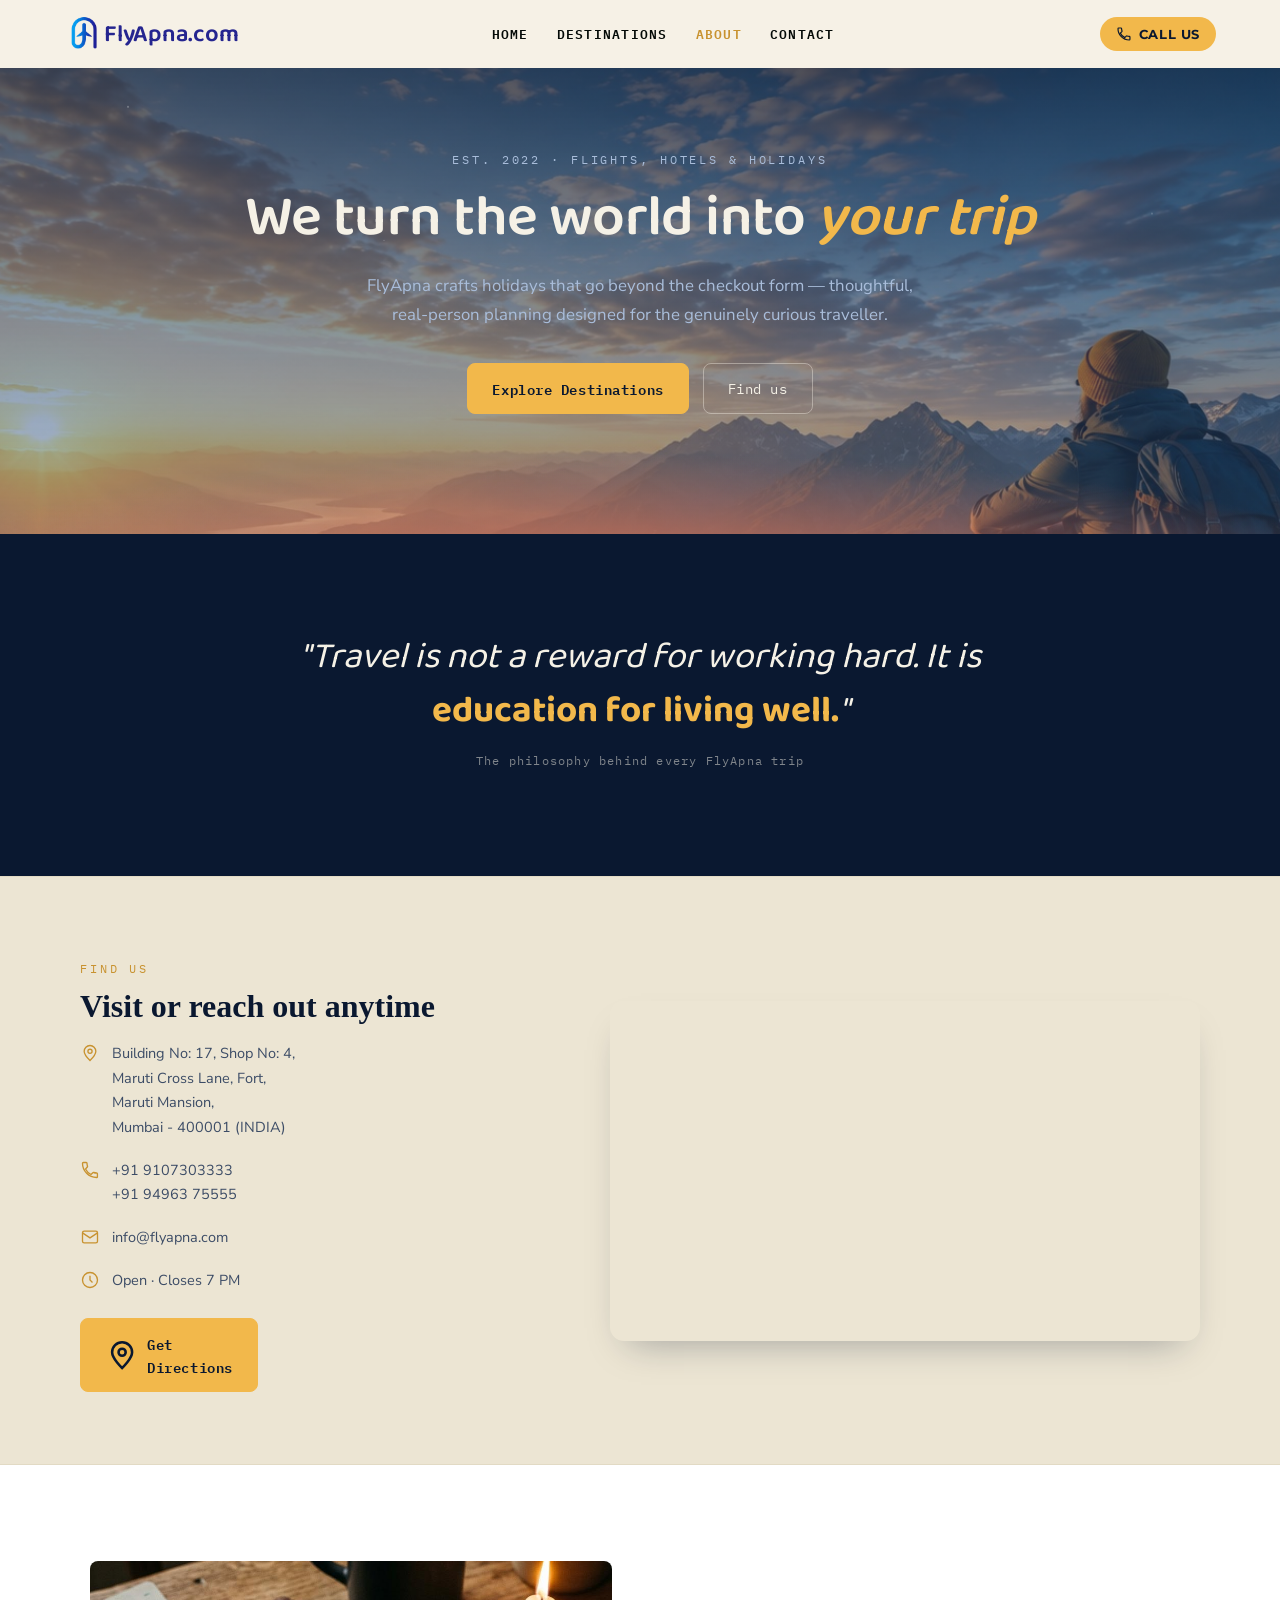
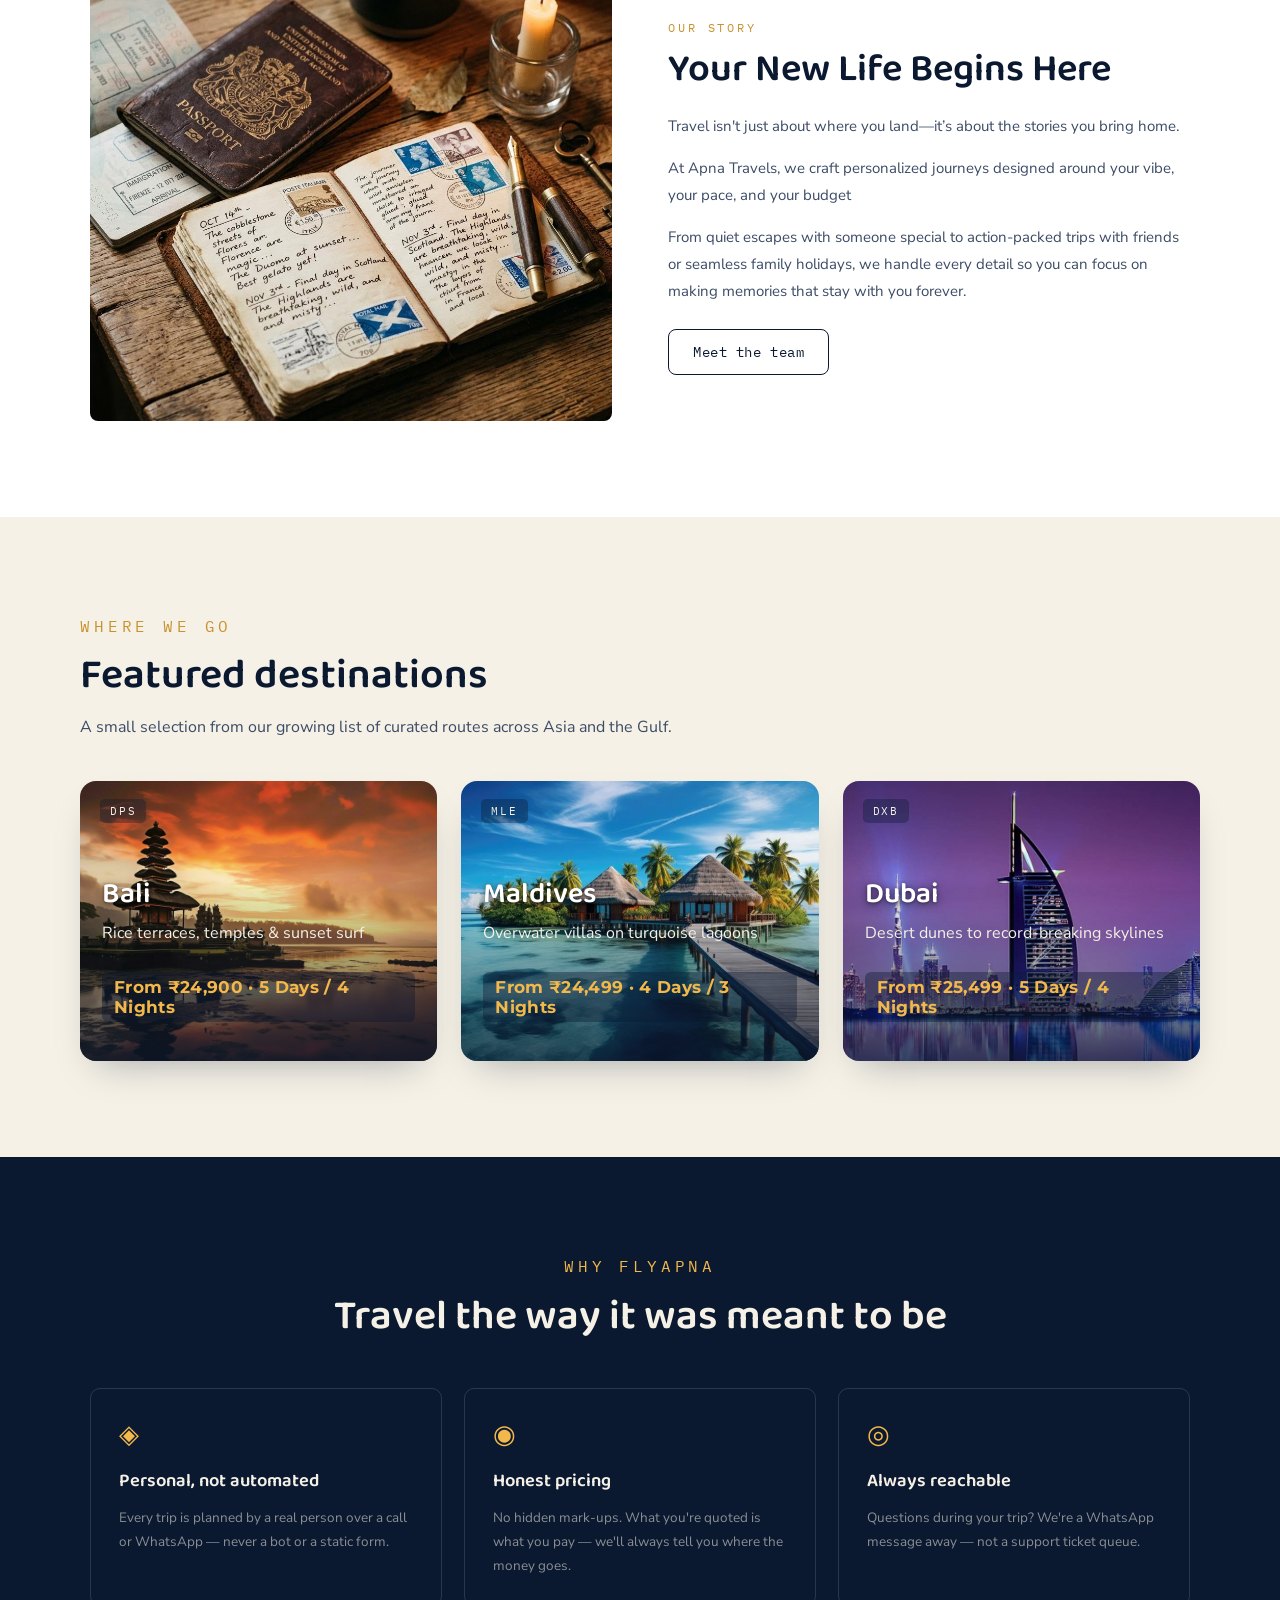
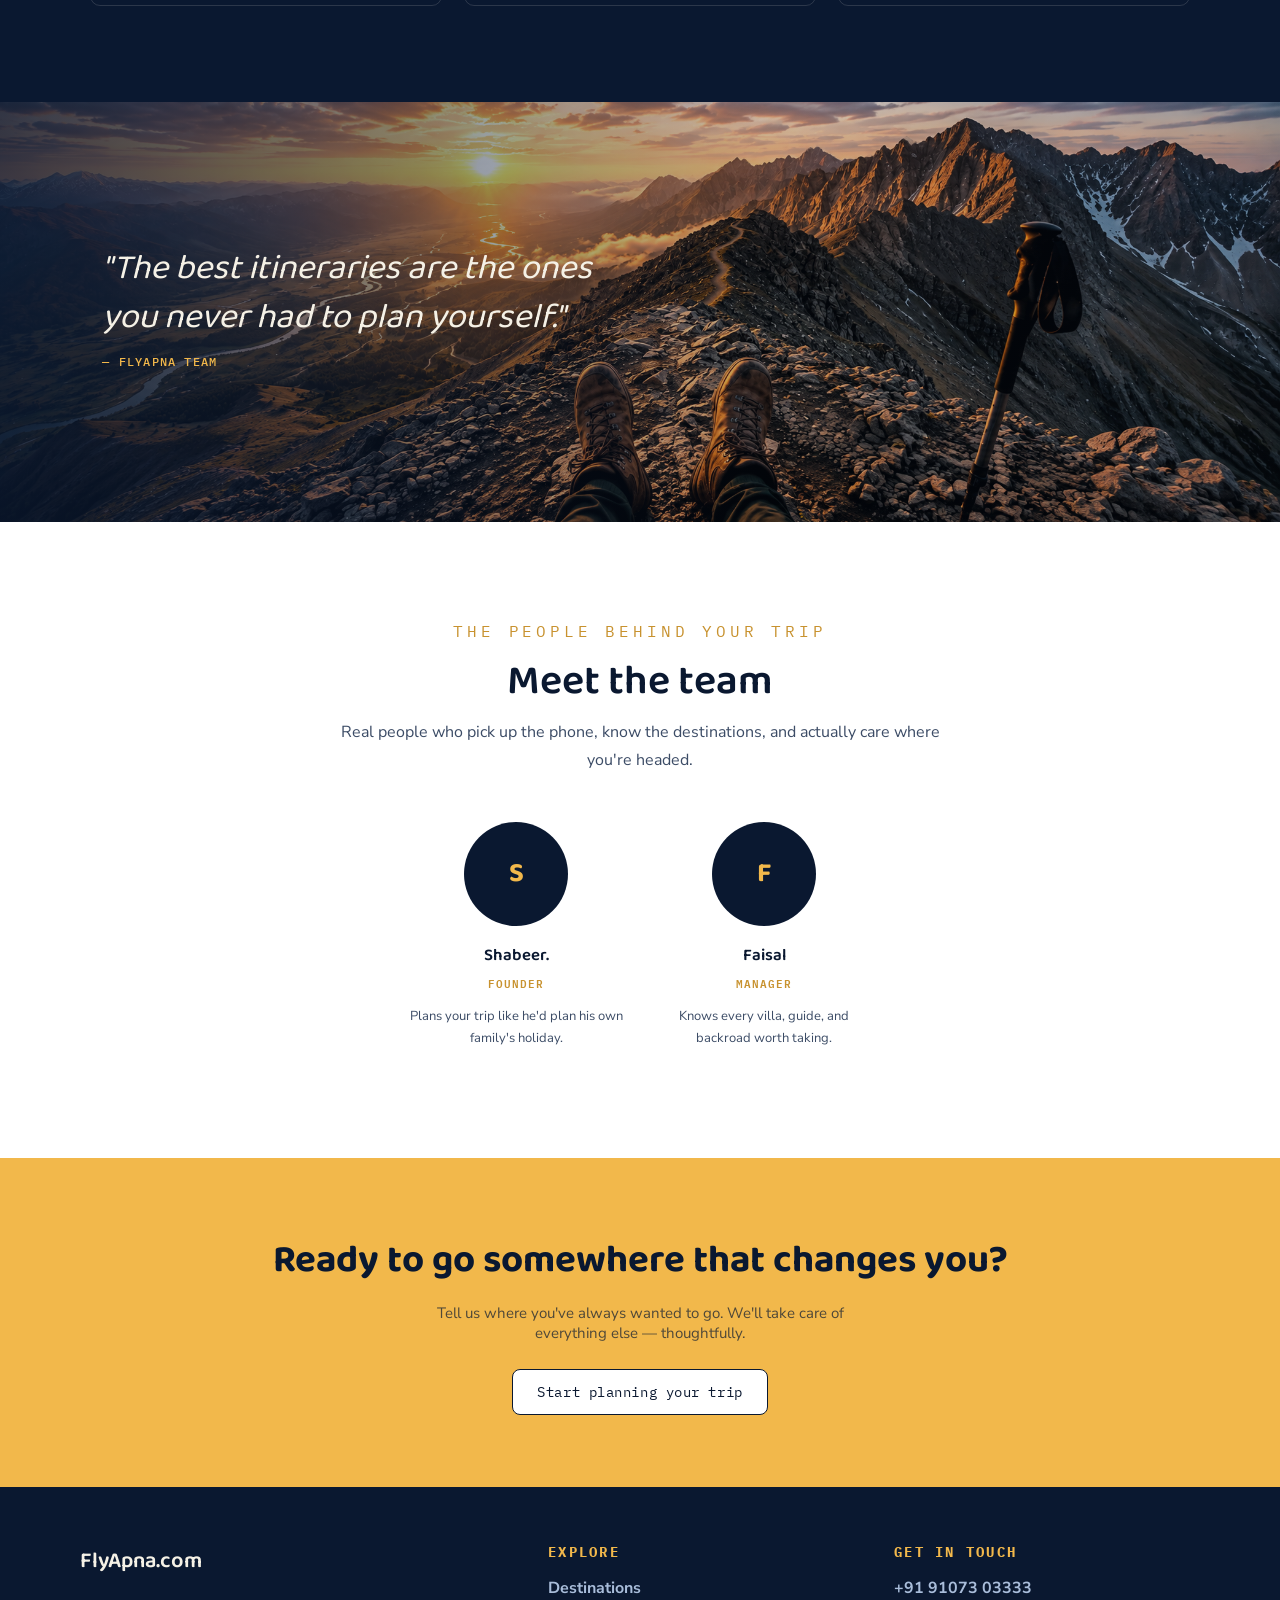
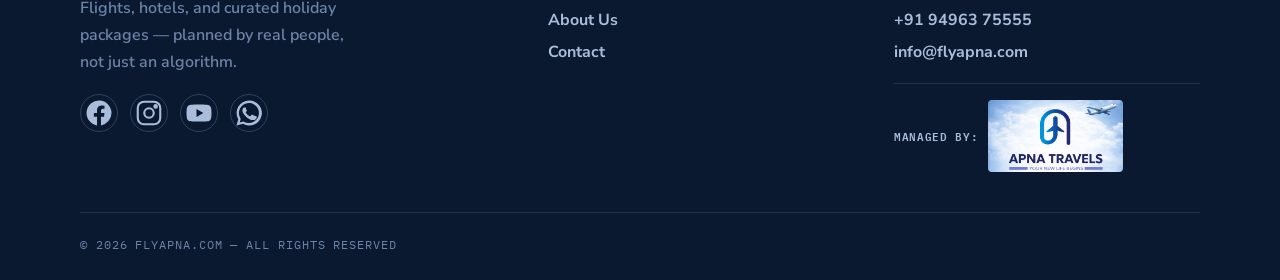
==== commit dc9d9951: "new footer changes" ====
--- a/about.html
+++ b/about.html
@@ -10,6 +10,15 @@
 
 
 <link rel="stylesheet" href="styles.css">
+<!-- Google tag (gtag.js) -->
+<script async src="https://www.googletagmanager.com/gtag/js?id=G-WCPJ1PGZ05"></script>
+<script>
+  window.dataLayer = window.dataLayer || [];
+  function gtag(){dataLayer.push(arguments);}
+  gtag('js', new Date());
+
+  gtag('config', 'G-WCPJ1PGZ05');
+</script>
 </head>
 <body>
 
@@ -231,14 +240,17 @@
       <p class="footer-brand">FlyApna.com</p>
       <p class="footer-tagline">Flights, hotels, and curated holiday packages — planned by real people, not just an algorithm.</p>
       <div class="footer-social">
-<a href="https://www.facebook.com/profile.php?id=61591713606710" target="_blank" rel="noopener" aria-label="Facebook">
-           <svg viewBox="0 0 24 24" fill="currentColor"><path d="M22 12a10 10 0 1 0-11.6 9.9v-7H7.9V12h2.5V9.8c0-2.5 1.5-3.9 3.8-3.9 1.1 0 2.2.2 2.2.2v2.4h-1.2c-1.2 0-1.6.8-1.6 1.6V12h2.8l-.4 2.9h-2.4v7A10 10 0 0 0 22 12z"/></svg>
+        <a href="https://www.facebook.com/profile.php?id=61591713606710" target="_blank" rel="noopener" aria-label="Facebook">
+          <svg viewBox="0 0 24 24" fill="currentColor"><path d="M22 12a10 10 0 1 0-11.6 9.9v-7H7.9V12h2.5V9.8c0-2.5 1.5-3.9 3.8-3.9 1.1 0 2.2.2 2.2.2v2.4h-1.2c-1.2 0-1.6.8-1.6 1.6V12h2.8l-.4 2.9h-2.4v7A10 10 0 0 0 22 12z"/></svg>
         </a>
         <a href="https://instagram.com/flyapna" target="_blank" rel="noopener" aria-label="Instagram">
           <svg viewBox="0 0 24 24" fill="none" stroke="currentColor" stroke-width="1.7"><rect x="3" y="3" width="18" height="18" rx="5"/><circle cx="12" cy="12" r="3.8"/><circle cx="17.3" cy="6.7" r="1"/></svg>
         </a>
         <a href="https://youtube.com/@flyapna" target="_blank" rel="noopener" aria-label="YouTube">
           <svg viewBox="0 0 24 24" fill="currentColor"><path d="M22 12c0-2.5-.2-4-.6-4.9-.3-.6-.8-1.1-1.4-1.4C18.9 5.2 12 5.2 12 5.2s-6.9 0-8 .5c-.6.3-1.1.8-1.4 1.4C2.2 8 2 9.5 2 12s.2 4 .6 4.9c.3.6.8 1.1 1.4 1.4 1.1.5 8 .5 8 .5s6.9 0 8-.5c.6-.3 1.1-.8 1.4-1.4.4-.9.6-2.4.6-4.9zM10 15.2V8.8l5.5 3.2-5.5 3.2z"/></svg>
+        </a>
+        <a href="https://wa.me/919107303333?text=Hi!%20I'd%20like%20to%20know%20more%20about%20FlyApna%20holiday%20packages." target="_blank" rel="noopener" aria-label="WhatsApp">
+          <svg viewBox="0 0 24 24" fill="currentColor"><path d="M12 2a10 10 0 0 0-8.6 15L2 22l5.2-1.4A10 10 0 1 0 12 2zm0 18a8 8 0 0 1-4.1-1.1l-.3-.2-3 .8.8-2.9-.2-.3A8 8 0 1 1 12 20zm4.4-5.9c-.2-.1-1.4-.7-1.7-.8s-.4-.1-.6.1-.7.8-.9 1-.3.2-.6.1a6.5 6.5 0 0 1-1.9-1.2 7.2 7.2 0 0 1-1.3-1.7c-.1-.2 0-.4.1-.5l.4-.4.3-.4a.5.5 0 0 0 0-.5c-.1-.1-.6-1.4-.8-1.9s-.4-.4-.6-.4h-.5a1 1 0 0 0-.7.3 3 3 0 0 0-.9 2.2c0 1.3 1 2.6 1.1 2.7s2 3 4.7 4.2a5.7 5.7 0 0 0 3.5.7 3 3 0 0 0 2-1.4 2.4 2.4 0 0 0 .2-1.4c-.1-.1-.3-.2-.5-.3z"/></svg>
         </a>
       </div>
     </div>
@@ -251,26 +263,23 @@
       </ul>
     </div>
     <div class="footer-col">
-  <h4>Get in touch</h4>
-  <ul>
-        <li><a href="https://wa.me/919107303333?text=Hi!%20I'd%20like%20to%20know%20more%20about%20FlyApna%20holiday%20packages.">WhatsApp: +91 91073 03333</a></li>
-
-    <li><a href="tel:+919496375555">+91 94963 75555</a></li>
-    <li><a href="mailto:info@flyapna.com">info@flyapna.com</a></li>
-  </ul>
-  <div class="footer-managed">
-    <span>Managed By:</span>
-    <a href="https://apnatravels.org" target="_blank" rel="noopener">
-      <img src="apnatravels-logo.jpeg" alt="Apna Travels">
-    </a>
-  </div>
-  
-</div>
-
-  <div class="footer-bottom">© 2026 FlyApna.com — All rights reserved</a></div>
-
+      <h4>Get in touch</h4>
+      <ul>
+<li><a href="tel:+919107303333">+91 91073 03333</a></li>
+<li><a href="https://wa.me/919496375555?text=Hi!%20I'd%20like%20to%20know%20more%20about%20FlyApna%20holiday%20packages." class="no-wa-rewrite">+91 94963 75555</a></li>
+        <li><a href="mailto:info@flyapna.com">info@flyapna.com</a></li>
+      </ul>
+      <div class="footer-managed">
+        <span>Managed By:</span>
+        <a href="https://apnatravels.org" target="_blank" rel="noopener">
+          <img src="apnatravels-logo.jpeg" alt="Apna Travels">
+        </a>
+      </div>
+    </div>
+  </div>
+
+  <div class="footer-bottom">© 2026 FlyApna.com — All rights reserved</div>
 </footer>
-
 <script src="main.js"></script>
 </body>
 </html>
